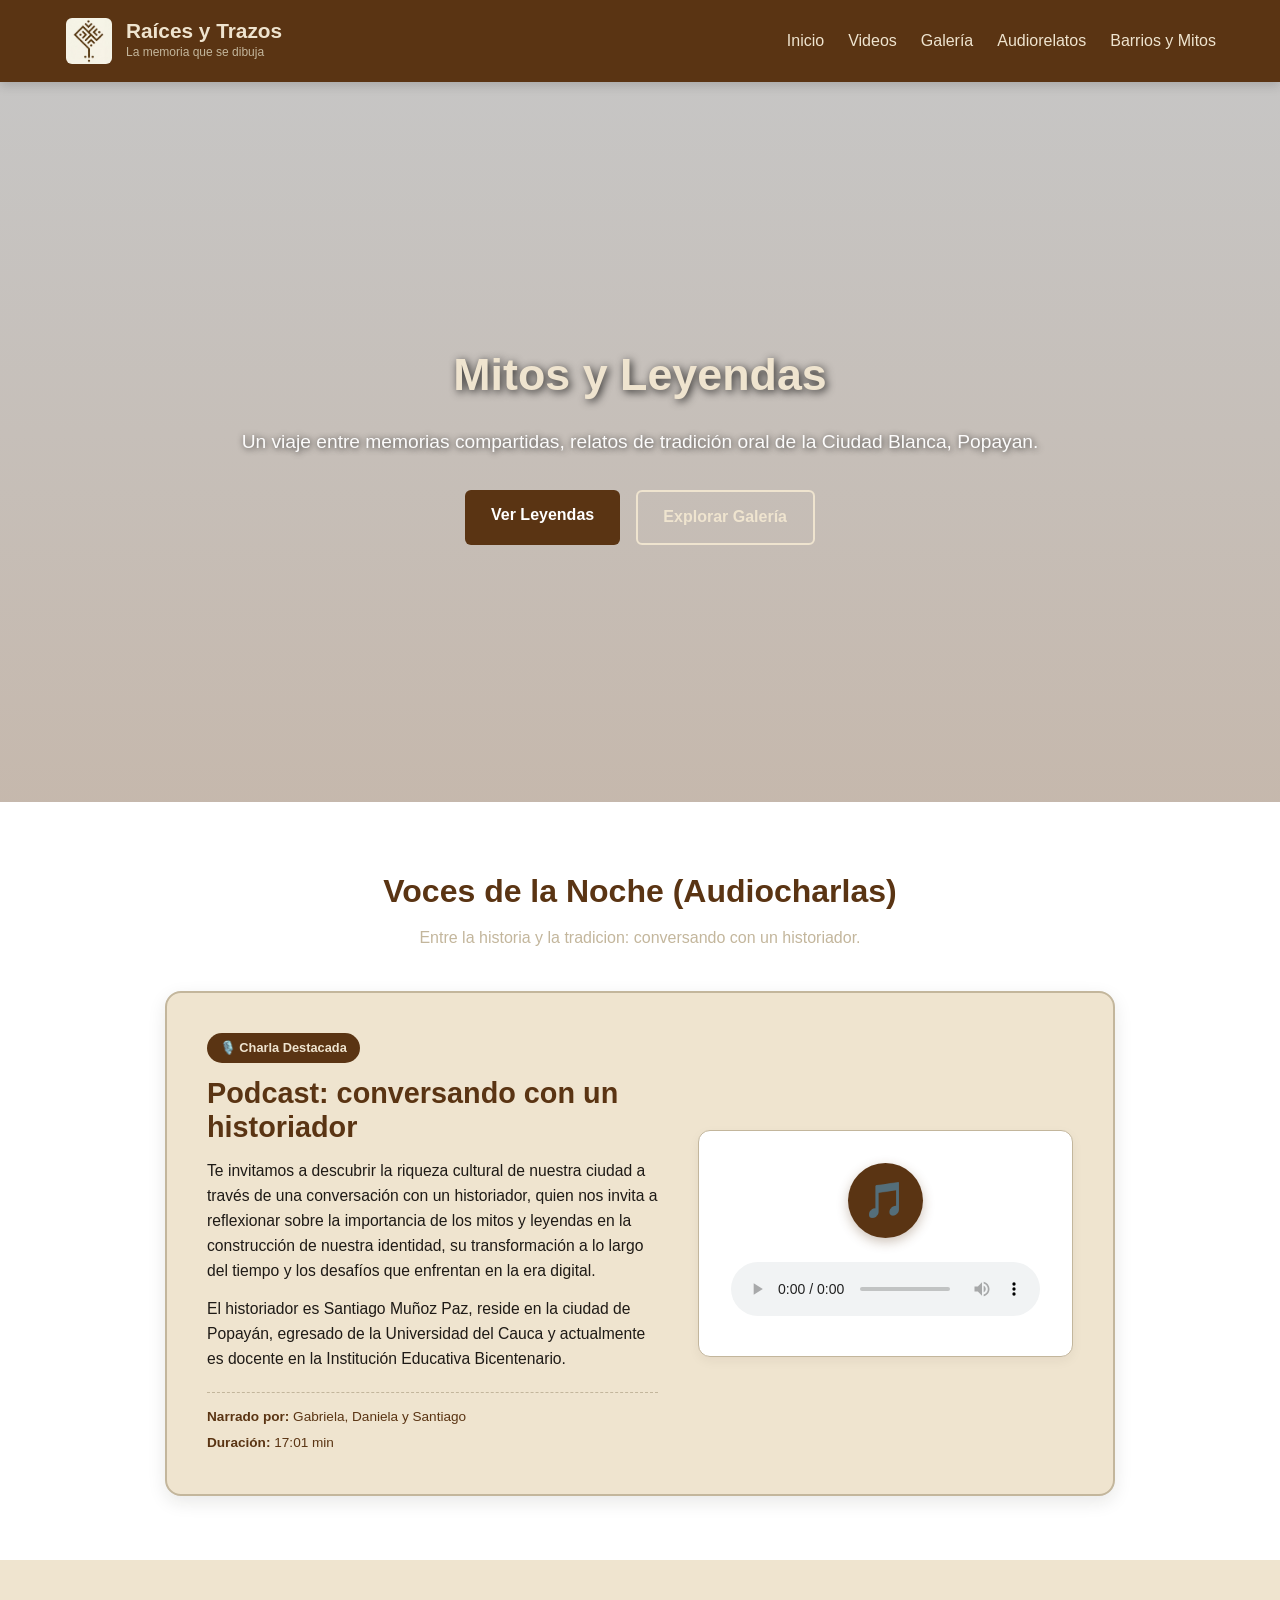
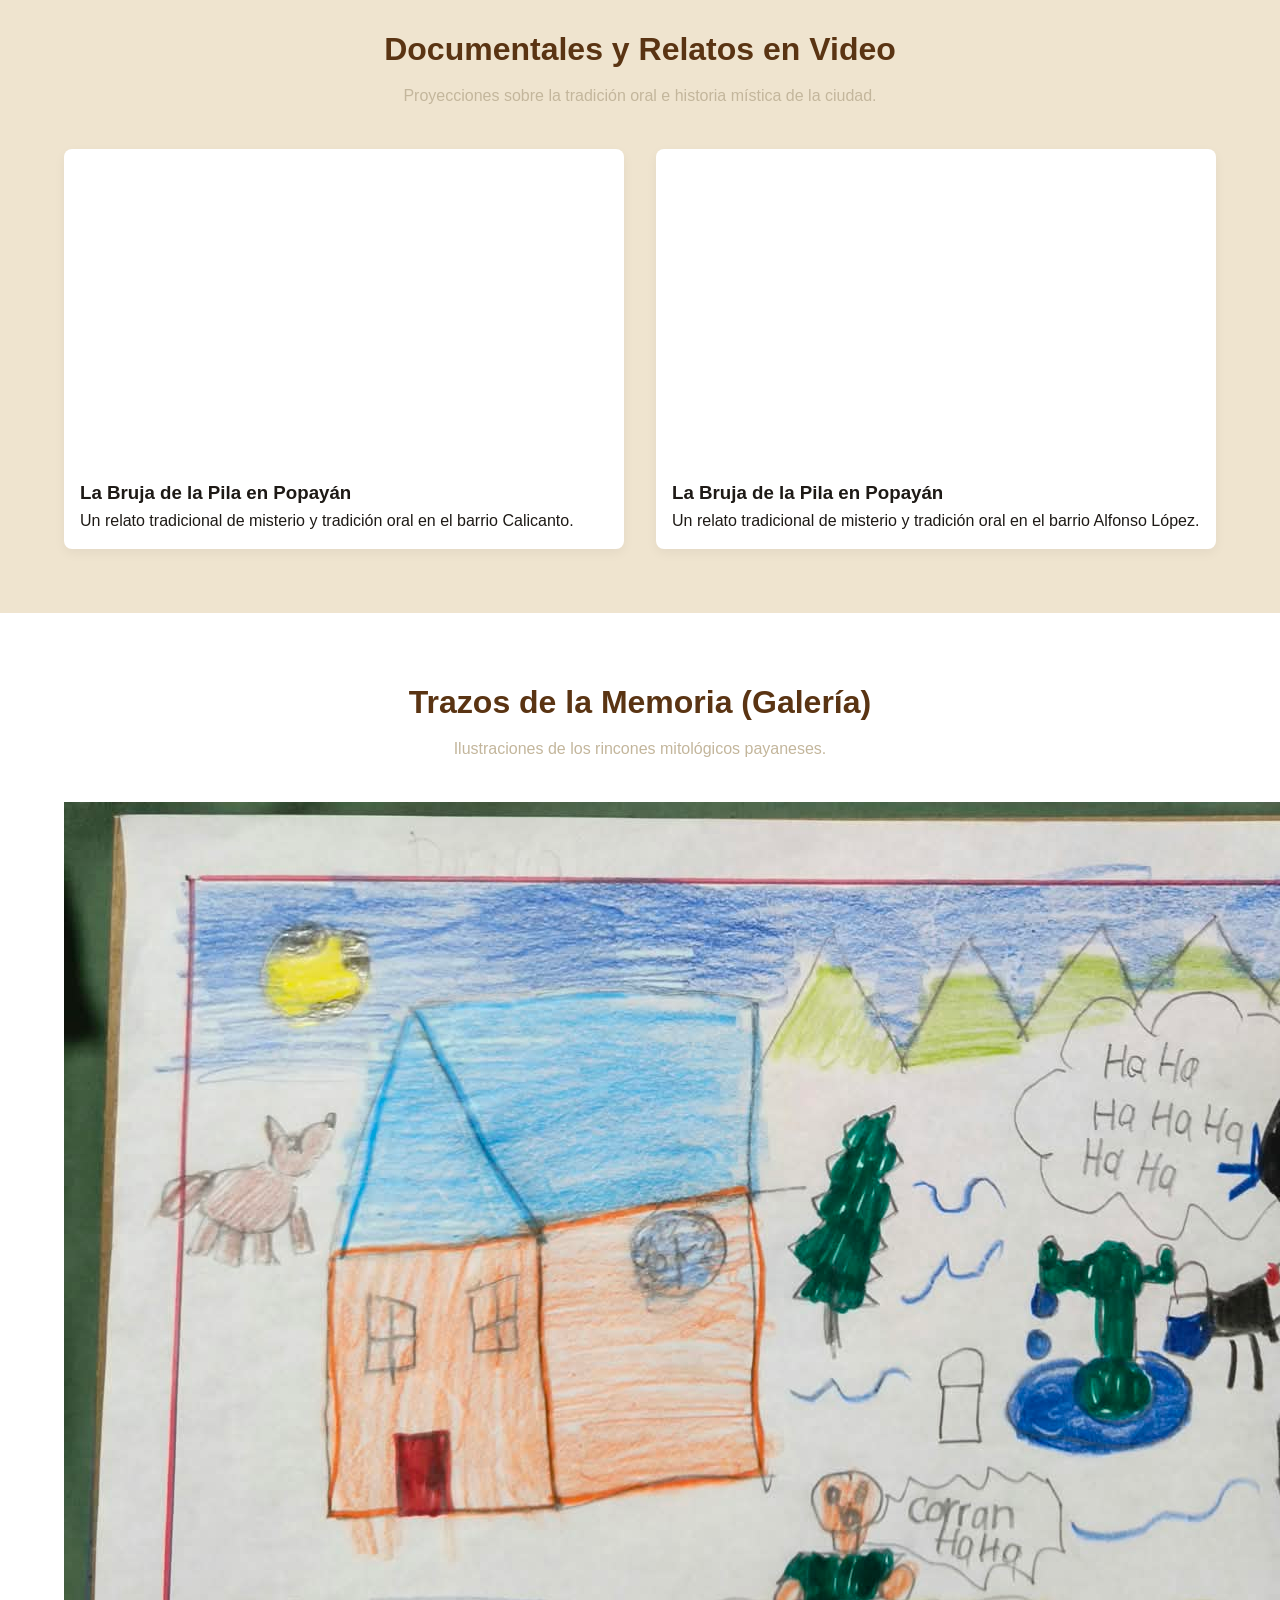
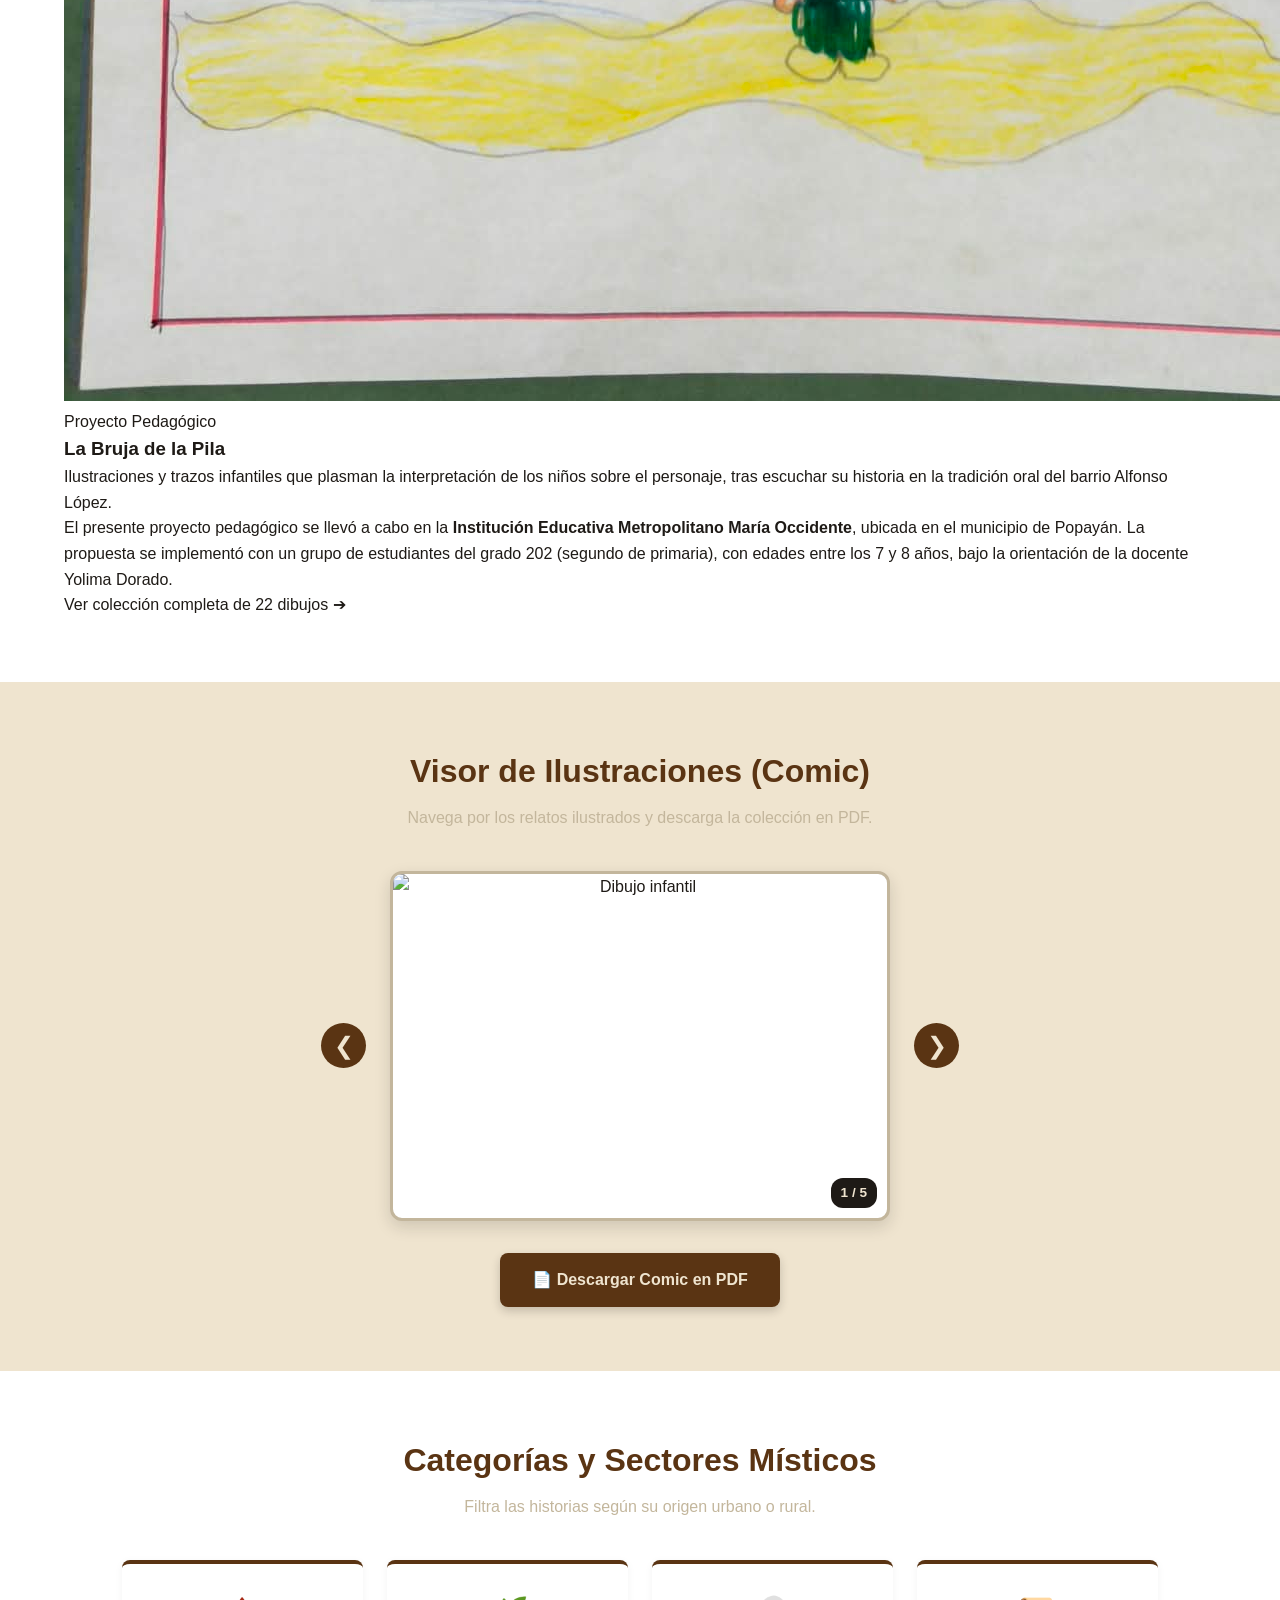
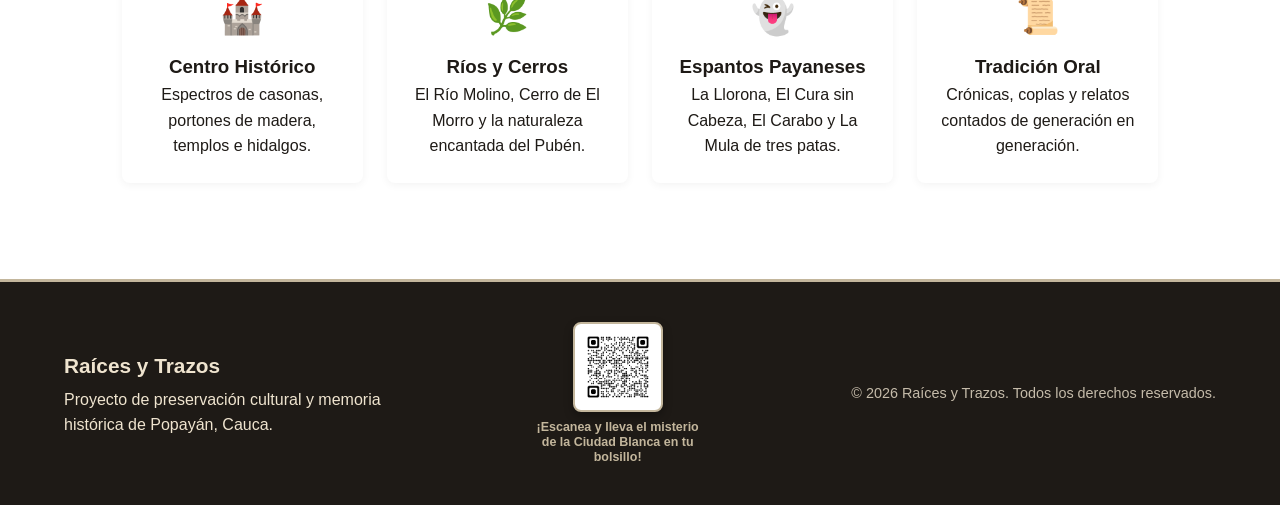
==== Index.html @ 8c99725a "Update Index.html" ====
<!DOCTYPE html>
<html lang="es">
<head>
  <meta charset="UTF-8">
  <meta name="viewport" content="width=device-width, initial-scale=1.0">
  <title>Raíces y Trazos | Mitos y Leyendas de Popayán</title>
  <link rel="stylesheet" href="estilos.css">
</head>
<body>

  <!-- Encabezado / Navegación -->
  <header class="header">
    <div class="contenedor header-contenido">
      
      <!-- Espacio para el Logo -->
      <a href="#inicio" class="logo-contenedor">
        <div class="logo-placeholder">
          <img src="imagenes/logo.png" alt="Logo Raíces y Trazos">
        </div>
        <div class="logo-info">
          <span class="nombre-sitio">Raíces y Trazos</span>
          <span class="slogan-sitio">La memoria que se dibuja</span>
        </div>
      </a>

      <button class="btn-menu" id="btn-menu" aria-label="Abrir menú">
        ☰
      </button>

      <nav class="navegacion" id="navegacion">
        <a href="#inicio">Inicio</a>
        <a href="#videos">Videos</a>
        <a href="#imagenes">Galería</a>
        <a href="#audio">Audiorelatos</a>
        <a href="#categorias">Barrios y Mitos</a>
      </nav>
    </div>
  </header>

  <main>
    <!-- Sección Inicio / Banner con Video de Fondo -->
    <section id="inicio" class="hero">
      <!-- Contenedor del video de YouTube de fondo -->
      <div class="hero-video-bg">
        <video autoplay muted loop playsinline>
          <source src="videos/intro1.mp4" type="video/mp4">
          Tu navegador no soporta el formato de video.
        </video>
      </div>

      <!-- Capa oscura de superposición para contraste -->
      <a href="https://youtu.be/M1o8aVx_qHk" target="_blank" rel="noopener noreferrer" class="hero-overlay" title="Ver video completo en YouTube"></a>

      <!-- Contenido principal -->
      <div class="contenedor hero-contenido">
        <h1>Mitos y Leyendas</h1>
        <p>Un viaje entre memorias compartidas, relatos de tradición oral de la Ciudad Blanca, Popayan.</p>
        <div class="hero-acciones">
          <a href="#videos" class="btn btn-primario">Ver Leyendas</a>
          <a href="#imagenes" class="btn btn-secundario">Explorar Galería</a>
        </div>
      </div>
    </section>

    <!-- Reproductor de Audio Rediseñado -->
<section id="audio" class="seccion contenedor">
  <h2 class="titulo-seccion">Voces de la Noche (Audiocharlas)</h2>
  <p class="subtitulo-seccion">Entre la historia y la tradicion: conversando con un historiador.</p>

  <div class="tarjeta-audio-horizontal">
    <!-- Columna Izquierda: Texto Descriptivo -->
    <div class="audio-texto-columna">
      <span class="etiqueta-audio">🎙️ Charla Destacada</span>
      <h3 class="audio-titulo-principal">Podcast: conversando con un historiador</h3>
      <p class="audio-descripcion-corta">
        Te invitamos a descubrir la riqueza cultural de nuestra ciudad a través de una conversación con un historiador, quien nos invita a reflexionar sobre la importancia de los mitos y leyendas en la construcción de nuestra identidad, su transformación a lo largo del tiempo y los desafíos que enfrentan en la era digital.
      </p> 
      <p class="audio-descripcion-corta">
        El historiador es Santiago Muñoz Paz, reside en la ciudad de Popayán, egresado de la Universidad del Cauca y actualmente es docente en la Institución Educativa Bicentenario.
      </p>  
      <div class="audio-meta-info">
        <span><strong>Narrado por:</strong> Gabriela, Daniela y Santiago</span>
        <span><strong>Duración:</strong> 17:01 min</span>
      </div>
    </div>

    <!-- Columna Derecha: Reproductor de Audio -->
    <div class="audio-reproductor-columna">
      <div class="disco-iluminado">
        <span class="icono-vinilo">🎵</span>
      </div>
      <div class="reproductor-wrapper">
        <audio controls>
          <source src="audios/podcast1.mp3" type="audio/mpeg">
          Tu navegador no soporta el elemento de audio.
        </audio>
      </div>
    </div>
  </div>
</section>
    
    <!-- Galería de Videos -->
    <section id="videos" class="seccion seccion-oscura">
      <div class="contenedor">
        <h2 class="titulo-seccion">Documentales y Relatos en Video</h2>
        <p class="subtitulo-seccion">Proyecciones sobre la tradición oral e historia mística de la ciudad.</p>
        
        <div class="grid-videos">
          <div class="tarjeta-video">
            <div class="video-contenedor">
              <iframe src="https://www.youtube.com/embed/gsKY0iA_JGc" title="La Bruja de la Pila" allowfullscreen></iframe>
            </div>
            <h3>La Bruja de la Pila en Popayán</h3>
            <p>Un relato tradicional de misterio y tradición oral en el barrio Calicanto.</p>
          </div>

           <div class="tarjeta-video">
            <div class="video-contenedor">
              <iframe src="https://www.youtube.com/embed/MW2JAl0w9t4" title="Los Túneles Secretos" allowfullscreen></iframe>
            </div>
            <h3>La Bruja de la Pila en Popayán</h3>
            <p>Un relato tradicional de misterio y tradición oral en el barrio Alfonso López.</p>
          </div> 
        </div>
      </div>
    </section>
    
  <!-- Galería de Imágenes -->
    <section id="imagenes" class="seccion contenedor">
      <h2 class="titulo-seccion">Trazos de la Memoria (Galería)</h2>
      <p class="subtitulo-seccion">Ilustraciones de los rincones mitológicos payaneses.</p>
    
      <div class="galeria-horizontal-container">
        
        <!-- Tarjeta Principal -->
        <a href="galeria.html" class="tarjeta-horizontal-link">
          <article class="tarjeta-horizontal">        
            <!-- Columna Izquierda: Imagen (Límite de tamaño controlado) -->
            <div class="tarjeta-horizontal-img">
              <img src="imagenes/trazosbruja1/img1.jpeg" alt="La Bruja de la Pila">
            </div>
            <!-- Columna Derecha: Información y descripción -->
            <div class="tarjeta-horizontal-contenido">
              <span class="badge-proyecto">Proyecto Pedagógico</span>
              <h3 class="tarjeta-horizontal-titulo">La Bruja de la Pila</h3>          
              <p class="tarjeta-horizontal-texto">
                Ilustraciones y trazos infantiles que plasman la interpretación de los niños sobre el personaje, tras escuchar su historia en la tradición oral del barrio Alfonso López.
              </p>          
              <p class="tarjeta-horizontal-subtexto">
                El presente proyecto pedagógico se llevó a cabo en la <strong>Institución Educativa Metropolitano María Occidente</strong>, ubicada en el municipio de Popayán. La propuesta se implementó con un grupo de estudiantes del grado 202 (segundo de primaria), con edades entre los 7 y 8 años, bajo la orientación de la docente Yolima Dorado.
              </p>
              <div class="tarjeta-horizontal-footer">
                <span>Ver colección completa de 22 dibujos ➔</span>
              </div>
            </div>
          </article>   
        </a>     
    
      </div>
    </section>

  <!-- Visor de Imágenes e Interacción PDF (Debajo de Galería) -->
  <section class="seccion seccion-oscura">
    <div class="contenedor visor-contenedor-principal">
      
      <h2 class="titulo-seccion">Visor de Ilustraciones (Comic)</h2>
      <p class="subtitulo-seccion">Navega por los relatos ilustrados y descarga la colección en PDF.</p>
  
      <!-- Visor de Imágenes (Carrusel) -->
      <div class="visor-caja">
        <button class="btn-visor prev" id="btn-prev" aria-label="Anterior">❮</button>
        
        <div class="visor-imagen-wrapper">
          <img id="visor-img" src="imagenes/trazosbruja1/page1.jpeg" alt="Dibujo infantil">
          <span id="visor-contador" class="visor-contador">1 / 5</span>
        </div>
  
        <button class="btn-visor next" id="btn-next" aria-label="Siguiente">❯</button>
      </div>
  
      <!-- Botón para descargar PDF -->
      <div class="contenedor-descarga-pdf">
        <a href="documentos/comicbruja1.pdf" download class="btn btn-pdf">
          📄 Descargar Comic en PDF
        </a>
      </div>
  
    </div>
  </section>
    
    <!-- Categorías -->
    <section id="categorias" class="seccion contenedor">
      <div class="contenedor">
        <h2 class="titulo-seccion">Categorías y Sectores Místicos</h2>
        <p class="subtitulo-seccion">Filtra las historias según su origen urbano o rural.</p>

        <div class="grid-categorias">
          <div class="tarjeta-categoria">
            <div class="cat-icono">🏰</div>
            <h3>Centro Histórico</h3>
            <p>Espectros de casonas, portones de madera, templos e hidalgos.</p>
          </div>

          <div class="tarjeta-categoria">
            <div class="cat-icono">🌿</div>
            <h3>Ríos y Cerros</h3>
            <p>El Río Molino, Cerro de El Morro y la naturaleza encantada del Pubén.</p>
          </div>

          <div class="tarjeta-categoria">
            <div class="cat-icono">👻</div>
            <h3>Espantos Payaneses</h3>
            <p>La Llorona, El Cura sin Cabeza, El Carabo y La Mula de tres patas.</p>
          </div>

          <div class="tarjeta-categoria">
            <div class="cat-icono">📜</div>
            <h3>Tradición Oral</h3>
            <p>Crónicas, coplas y relatos contados de generación en generación.</p>
          </div>
        </div>
      </div>
    </section>
  </main>

  <!-- Pie de Página -->
  <footer class="footer">
    <div class="contenedor footer-contenido">
      <!-- Información del proyecto -->
      <div class="footer-info">
        <h4>Raíces y Trazos</h4>
        <p>Proyecto de preservación cultural y memoria histórica de Popayán, Cauca.</p>
      </div>
  
      <!-- Sección del Código QR -->
      <div class="footer-qr">
        <div class="qr-box">
          <img src="imagenes/qrpage.png" alt="Código QR de Raíces y Trazos">
        </div>
        <p class="qr-texto">¡Escanea y lleva el misterio de la Ciudad Blanca en tu bolsillo!</p>
      </div>
  
      <!-- Derechos reservados -->
      <div class="footer-copy">
        <p>&copy; 2026 Raíces y Trazos. Todos los derechos reservados.</p>
      </div>
    </div>
  </footer>

  <script>
    // JS básico para el menú responsivo
    const btnMenu = document.getElementById('btn-menu');
    const navegacion = document.getElementById('navegacion');

    btnMenu.addEventListener('click', () => {
      navegacion.classList.toggle('activa');
    });
  </script>

  <script>
    // Script para el Visor de Imágenes (Carrusel)
    const visorImg = document.getElementById('visor-img');
    const visorContador = document.getElementById('visor-contador');
    const btnPrev = document.getElementById('btn-prev');
    const btnNext = document.getElementById('btn-next');
  
    let imagenActual = 1;
    const totalImagenes = 22;
  
    function actualizarVisor(index) {
      visorImg.src = `imagenes/trazosbruja1/img${index}.jpeg`;
      visorContador.textContent = `${index} / ${totalImagenes}`;
    }
  
    btnNext.addEventListener('click', () => {
      imagenActual = (imagenActual % totalImagenes) + 1;
      actualizarVisor(imagenActual);
    });
  
    btnPrev.addEventListener('click', () => {
      imagenActual = (imagenActual - 2 + totalImagenes) % totalImagenes + 1;
      actualizarVisor(imagenActual);
    });
  </script>
  
</body>
</html>
---- estilos.css ----
/* ==========================================================================
   PALETA DE COLORES Y VARIABLES
   ========================================================================== */
:root {
  --color-primario: #5A3413;       /* Sepia */
  --color-secundario: #C3B69C;     /* Arena */
  --color-acento: #5A3413;         /* Sepia */
  --color-fondo: #ffffff;          /* Fondo Blanco */
  --color-fondo-claro: #EFE4CF;    /* Papel */
  --color-texto: #1E1A16;          /* Tinta */
}     

/* ==========================================================================
   ESTILOS GENERALES
   ========================================================================== */
* {
  box-sizing: border-box;
  margin: 0;
  padding: 0;
}

body {
  font-family: 'Segoe UI', Tahoma, Geneva, Verdana, sans-serif;
  background-color: var(--color-fondo);
  color: var(--color-texto);
  line-height: 1.6;
}

.contenedor {
  width: 90%;
  max-width: 1200px;
  margin: 0 auto;
}

a {
  text-decoration: none;
  color: inherit;
}

/* ==========================================================================
   HEADER Y LOGO
   ========================================================================== */
.header {
  background-color: var(--color-primario);
  color: #ffffff;
  position: sticky;
  top: 0;
  z-index: 1000;
  box-shadow: 0 4px 10px rgba(0, 0, 0, 0.15);
}

.header-contenido {
  display: flex;
  justify-content: space-between;
  align-items: center;
  padding: 1rem 0;
}

/* Espacio reservado para el Logo */
.logo-contenedor {
  display: flex;
  align-items: center;
  gap: 12px;
}

.logo-placeholder {
  width: 50px;
  height: 50px;
  background-color: var(--color-fondo-claro);
  border: 2px solid var(--color-acento);
  border-radius: 8px;
  display: flex;
  align-items: center;
  justify-content: center;
  overflow: hidden;
}

.logo-placeholder img {
  width: 100%;
  height: 100%;
  object-fit: cover;
}

.logo-texto-icono {
  font-weight: bold;
  color: var(--color-primario);
  font-size: 1.1rem;
}

.logo-info {
  display: flex;
  flex-direction: column;
}

.nombre-sitio {
  font-size: 1.3rem;
  font-weight: bold;
  color: var(--color-fondo-claro);
  line-height: 1.1;
}

.slogan-sitio {
  font-size: 0.75rem;
  color: var(--color-secundario);
}

/* Navegación */
.navegacion {
  display: flex;
  gap: 1.5rem;
}

.navegacion a {
  color: var(--color-fondo-claro);
  font-weight: 500;
  transition: color 0.3s ease;
}

.navegacion a:hover {
  color: #ffffff;
  text-decoration: underline;
}

.btn-menu {
  display: none;
  background: none;
  border: none;
  font-size: 1.8rem;
  color: var(--color-fondo-claro);
  cursor: pointer;
}

/* ==========================================================================
   HERO / INICIO
   ========================================================================== */
.hero {
  position: relative;
  min-height: 80vh;
  display: flex;
  align-items: center;
  justify-content: center;
  overflow: hidden;
  color: #ffffff;
  padding: 5rem 0;
  text-align: center;
}

/* Contenedor responsivo para adaptar el iframe al fondo */
.hero-video-bg {
  position: absolute;
  top: 50%;
  left: 50%;
  width: 100vw;
  height: 56.25vw; /* Mantiene la proporción 16:9 */
  min-height: 100vh;
  min-width: 177.77vh; /* 16/9 = 1.777 */
  transform: translate(-50%, -50%);
  pointer-events: none; /* Permite interactuar con los botones e interacción del usuario */
  z-index: 1;
}

.hero-video-bg iframe {
  width: 100%;
  height: 100%;
  border: none;
}

.hero-video-bg video {
  width: 100%;
  height: 100%;
  object-fit: cover;
}

/* Capa de oscurecimiento con tinte Tinta / Sepia para legibilidad del texto */
.hero-overlay {
  position: absolute;
  top: 0;
  left: 0;
  width: 100%;
  height: 100%;
  /* Bajamos la opacidad de 0.65 - 0.75 a 0.25 - 0.35 para mayor claridad */
  background: linear-gradient(rgba(30, 26, 22, 0.25), rgba(90, 52, 19, 0.35));
  z-index: 2;
}

.hero-contenido {
  position: relative;
  z-index: 3;
  max-width: 800px;
}

.hero h1 {
  font-size: 2.8rem;
  margin-bottom: 1rem;
  color: var(--color-fondo-claro);
  text-shadow: 2px 2px 8px rgba(0, 0, 0, 0.8); /* Sombra para resaltar el texto */
}

.hero p {
  font-size: 1.2rem;
  margin-bottom: 2rem;
  opacity: 0.95;
  text-shadow: 1px 1px 6px rgba(0, 0, 0, 0.8); /* Sombra para resaltar el párrafo */
}

.hero-acciones {
  display: flex;
  justify-content: center;
  gap: 1rem;
}

/* Botones */
.btn {
  display: inline-block;
  padding: 0.8rem 1.6rem;
  border-radius: 6px;
  font-weight: bold;
  transition: background-color 0.3s ease, transform 0.2s ease;
}

.btn-primario {
  background-color: var(--color-acento);
  color: #ffffff;
}

.btn-primario:hover {
  background-color: var(--color-secundario);
  transform: translateY(-2px);
}

.btn-secundario {
  background-color: transparent;
  color: var(--color-fondo-claro);
  border: 2px solid var(--color-fondo-claro);
}

.btn-secundario:hover {
  background-color: var(--color-fondo-claro);
  color: var(--color-texto);
}

/* ==========================================================================
   SECCIONES Y TITULOS
   ========================================================================== */
.seccion {
  padding: 4rem 0;
}

.seccion-oscura {
  background-color: var(--color-fondo-claro);
}

.titulo-seccion {
  text-align: center;
  font-size: 2rem;
  color: var(--color-primario);
  margin-bottom: 0.5rem;
}

.subtitulo-seccion {
  text-align: center;
  color: var(--color-secundario);
  margin-bottom: 2.5rem;
}

/* ==========================================================================
   REPRODUCTOR DE AUDIO HORIZONTAL (DOS COLUMNAS)
   ========================================================================== */
.tarjeta-audio-horizontal {
  background-color: var(--color-fondo-claro); /* Papel (#EFE4CF) */
  border: 2px solid var(--color-secundario);   /* Arena (#C3B69C) */
  border-radius: 16px;
  padding: 2.5rem;
  display: grid;
  grid-template-columns: 1.2fr 1fr; /* Columna texto más ancha que la del reproductor */
  gap: 2.5rem;
  align-items: center;
  max-width: 950px;
  margin: 0 auto;
  box-shadow: 0 6px 18px rgba(30, 26, 22, 0.1);
}

/* Columna Izquierda: Texto */
.audio-texto-columna {
  display: flex;
  flex-direction: column;
  gap: 0.8rem;
  text-align: left;
}

.etiqueta-audio {
  display: inline-block;
  background-color: var(--color-primario); /* Sepia (#5A3413) */
  color: var(--color-fondo-claro);
  padding: 0.3rem 0.8rem;
  border-radius: 20px;
  font-size: 0.8rem;
  font-weight: bold;
  align-self: flex-start;
}

.audio-titulo-principal {
  font-size: 1.8rem;
  color: var(--color-primario);
  line-height: 1.2;
}

.audio-descripcion-corta {
  font-size: 0.98rem;
  color: var(--color-texto); /* Tinta (#1E1A16) */
  line-height: 1.6;
}

.audio-meta-info {
  display: flex;
  flex-direction: column;
  gap: 0.3rem;
  font-size: 0.85rem;
  color: var(--color-primario);
  border-top: 1px dashed var(--color-secundario);
  padding-top: 0.8rem;
  margin-top: 0.5rem;
}

/* Columna Derecha: Reproductor */
.audio-reproductor-columna {
  display: flex;
  flex-direction: column;
  align-items: center;
  justify-content: center;
  gap: 1.5rem;
  background-color: #ffffff;
  padding: 2rem;
  border-radius: 12px;
  border: 1px solid var(--color-secundario);
  box-shadow: 0 4px 12px rgba(30, 26, 22, 0.05);
}

.disco-iluminado {
  width: 75px;
  height: 75px;
  background: var(--color-primario);
  color: var(--color-fondo-claro);
  border-radius: 50%;
  display: flex;
  align-items: center;
  justify-content: center;
  font-size: 2.2rem;
  box-shadow: 0 4px 12px rgba(90, 52, 19, 0.3);
}

.reproductor-wrapper {
  width: 100%;
}

.reproductor-wrapper audio {
  width: 100%;
  border-radius: 8px;
}

/* Adaptación para dispositivos móviles y tablets */
@media (max-width: 768px) {
  .tarjeta-audio-horizontal {
    grid-template-columns: 1fr; /* Cambia a una sola columna */
    padding: 1.5rem;
    gap: 1.8rem;
  }

  .audio-texto-columna {
    text-align: center;
  }

  .etiqueta-audio {
    align-self: center;
  }
}

/* ==========================================================================
   GALERÍA DE VIDEOS
   ========================================================================== */
.grid-videos {
  display: grid;
  grid-template-columns: repeat(auto-fit, minmax(320px, 1fr));
  gap: 2rem;
}

.tarjeta-video {
  background-color: #ffffff;
  padding: 1rem;
  border-radius: 8px;
  box-shadow: 0 4px 12px rgba(0,0,0,0.05);
}

.video-contenedor {
  position: relative;
  padding-bottom: 56.25%; /* Relación de aspecto 16:9 */
  height: 0;
  overflow: hidden;
  border-radius: 6px;
  margin-bottom: 1rem;
}

.video-contenedor iframe {
  position: absolute;
  top: 0;
  left: 0;
  width: 100%;
  height: 100%;
  border: none;
}

/* ==========================================================================
   GALERÍA DE IMÁGENES
   ========================================================================== *//* ==========================================================================
   ESTILOS PARA LA TARJETA HORIZONTAL DE LA GALERÍA
   ========================================================================== */

/* Contenedor de la cuadrícula */
.grid-galeria-horizontal {
  display: grid;
  grid-template-columns: 1fr;
  max-width: 900px;
  margin: 0 auto;
  gap: 2rem;
}

/* Enlace que envuelve toda la tarjeta */
.enlace-tarjeta-horizontal {
  display: block;
  text-decoration: none;
  color: inherit;
  cursor: pointer;
}

/* Estructura general de la tarjeta horizontal */
.tarjeta-imagen-horizontal {
  background-color: var(--color-fondo-claro); /* Papel (#EFE4CF) */
  border: 2px solid var(--color-secundario);   /* Arena (#C3B69C) */
  border-radius: 12px;
  overflow: hidden;
  box-shadow: 0 4px 14px rgba(30, 26, 22, 0.1);
  display: grid;
  grid-template-columns: 280px 1fr; /* Imagen izquierda (280px), texto derecha */
  align-items: center;
  transition: transform 0.3s ease, box-shadow 0.3s ease;
}

.tarjeta-imagen-horizontal:hover {
  transform: translateY(-4px);
  box-shadow: 0 8px 20px rgba(30, 26, 22, 0.18);
}

/* Contenedor de la imagen */
.img-wrapper-horizontal {
  width: 100%;
  height: 100%;
  min-height: 240px;
  background-color: #ffffff;
  display: flex;
  align-items: center;
  justify-content: center;
  overflow: hidden;
  border-right: 1px solid var(--color-secundario);
}

.img-wrapper-horizontal img {
  width: 100%;
  height: 100%;
  object-fit: cover; /* Ajusta la imagen cubriendo el espacio de manera armónica */
}

/* Cuerpo de texto de la tarjeta */
.tarjeta-cuerpo-horizontal {
  padding: 1.8rem;
  display: flex;
  flex-direction: column;
  justify-content: center;
  gap: 0.8rem;
}

.tarjeta-cuerpo-horizontal h3 {
  color: var(--color-primario); /* Sepia (#5A3413) */
  font-size: 1.5rem;
  line-height: 1.2;
}

.tarjeta-cuerpo-horizontal p {
  color: var(--color-texto); /* Tinta (#1E1A16) */
  font-size: 0.95rem;
  line-height: 1.5;
  margin: 0;
}

/* Estilo adicional para diferenciar el párrafo del proyecto pedagógico */
.tarjeta-cuerpo-horizontal .texto-secundario {
  font-size: 0.88rem;
  opacity: 0.85;
  border-top: 1px dashed var(--color-secundario);
  padding-top: 0.6rem;
}

/* Diseño adaptativo para dispositivos móviles y tablets */
@media (max-width: 768px) {
  .tarjeta-imagen-horizontal {
    grid-template-columns: 1fr; /* Cambia a una sola columna: imagen arriba, texto abajo */
  }

  .img-wrapper-horizontal {
    min-height: 220px;
    border-right: none;
    border-bottom: 1px solid var(--color-secundario);
  }

  .tarjeta-cuerpo-horizontal {
    padding: 1.2rem;
  }
}
/* ==========================================================================
   CATEGORÍAS
   ========================================================================== */
.grid-categorias {
  display: grid;
  grid-template-columns: repeat(auto-fit, minmax(220px, 1fr));
  gap: 1.5rem;
}

.tarjeta-categoria {
  background-color: #ffffff;
  padding: 1.5rem;
  border-radius: 8px;
  text-align: center;
  border-top: 4px solid var(--color-primario);
  box-shadow: 0 2px 8px rgba(0, 0, 0, 0.05);
}

.cat-icono {
  font-size: 2.2rem;
  margin-bottom: 0.5rem;
}

/* ==========================================================================
   FOOTER Y CÓDIGO QR
   ========================================================================== */
.footer {
  background-color: var(--color-texto);
  color: var(--color-fondo-claro);
  padding: 2.5rem 0;
  margin-top: 2rem;
  border-top: 3px solid var(--color-secundario);
}

.footer-contenido {
  display: flex;
  justify-content: space-between;
  align-items: center;
  flex-wrap: wrap;
  gap: 2rem;
}

.footer-info {
  max-width: 320px;
}

.footer-info h4 {
  font-size: 1.3rem;
  color: var(--color-fondo-claro);
  margin-bottom: 0.3rem;
}

/* Caja contenedora del Código QR */
.footer-qr {
  display: flex;
  flex-direction: column;
  align-items: center;
  text-align: center;
  max-width: 180px;
}

.qr-box {
  width: 90px;
  height: 90px;
  background-color: #ffffff;
  padding: 6px;
  border-radius: 8px;
  border: 2px solid var(--color-secundario);
  box-shadow: 0 4px 10px rgba(0, 0, 0, 0.3);
  margin-bottom: 0.5rem;
}

.qr-box img {
  width: 100%;
  height: 100%;
  object-fit: contain;
}

/* Texto corto y llamativo debajo del QR */
.qr-texto {
  font-size: 0.78rem;
  color: var(--color-secundario);
  font-weight: 600;
  line-height: 1.2;
}

.footer-copy {
  font-size: 0.9rem;
  opacity: 0.8;
}

/* Ajuste para dispositivos móviles */
@media (max-width: 768px) {
  .footer-contenido {
    flex-direction: column;
    text-align: center;
  }
}

/* ==========================================================================
   PÁGINAS SECUNDARIAS / BANNER DE GALERÍA
   ========================================================================== */
.banner-pagina {
  background-color: var(--color-primario);
  color: var(--color-fondo-claro);
  padding: 3rem 0;
  text-align: center;
  border-bottom: 3px solid var(--color-secundario);
}

.banner-pagina h1 {
  font-size: 2.3rem;
  margin-bottom: 0.5rem;
}

.banner-pagina p {
  font-size: 1.1rem;
  opacity: 0.9;
}

/* Indicador de pestaña activa en el menú */
.navegacion a.activo {
  color: #ffffff;
  border-bottom: 2px solid var(--color-secundario);
  padding-bottom: 2px;
}

/* ==========================================================================
   GALERÍA DE DIBUJOS INFANTILES (SOLO IMÁGENES)
   ========================================================================== */
/* ==========================================================================
   GALERÍA DE DIBUJOS INFANTILES (2 POR FILA Y MÁS PEQUEÑAS)
   ========================================================================== */
.galeria-dibujos {
  display: grid;
  /* Fuerza exactamente 2 columnas iguales por fila */
  grid-template-columns: repeat(2, 1fr); 
  gap: 1.2rem;
  /* Limita el ancho máximo del contenedor para que las imágenes no se vean gigantes */
  max-width: 600px; 
  margin: 0 auto; /* Centra la galería en la página */
}

.item-dibujo {
  background-color: var(--color-fondo-claro);
  border: 2px solid var(--color-secundario);
  border-radius: 8px;
  overflow: hidden;
  box-shadow: 0 4px 10px rgba(30, 26, 22, 0.1);
  transition: transform 0.3s ease, box-shadow 0.3s ease;
  aspect-ratio: 4 / 3;
}

.item-dibujo:hover {
  transform: translateY(-4px);
  box-shadow: 0 6px 14px rgba(30, 26, 22, 0.2);
}

.item-dibujo img {
  width: 100%;
  height: 100%;
  object-fit: contain;
  background-color: #ffffff;
}

/* Ajuste opcional para celulares muy pequeños */
@media (max-width: 480px) {
  .galeria-dibujos {
    max-width: 100%;
    gap: 0.8rem;
  }
}

/* ==========================================================================
   VISOR DE IMÁGENES Y BOTÓN DE DESCARGA PDF
   ========================================================================== */
   .visor-contenedor-principal {
     text-align: center;
   }
   
   .visor-caja {
     display: flex;
     align-items: center;
     justify-content: center;
     gap: 1.5rem;
     margin: 2rem auto;
     max-width: 650px;
   }
   
   .visor-imagen-wrapper {
     position: relative;
     width: 100%;
     max-width: 500px;
     height: 350px;
     background-color: #ffffff;
     border: 3px solid var(--color-secundario);
     border-radius: 12px;
     overflow: hidden;
     box-shadow: 0 6px 16px rgba(30, 26, 22, 0.15);
     display: flex;
     align-items: center;
     justify-content: center;
   }
   
   .visor-imagen-wrapper img {
     width: 100%;
     height: 100%;
     object-fit: contain;
   }
   
   /* Indicador numérico de imagen */
   .visor-contador {
     position: absolute;
     bottom: 10px;
     right: 10px;
     background-color: var(--color-texto);
     color: var(--color-fondo-claro);
     padding: 4px 10px;
     border-radius: 12px;
     font-size: 0.85rem;
     font-weight: bold;
   }
   
   /* Botones de navegación (Anterior / Siguiente) */
   .btn-visor {
     background-color: var(--color-primario);
     color: var(--color-fondo-claro);
     border: none;
     font-size: 1.5rem;
     width: 45px;
     height: 45px;
     border-radius: 50%;
     cursor: pointer;
     transition: background-color 0.3s ease, transform 0.2s ease;
     display: flex;
     align-items: center;
     justify-content: center;
   }
   
   .btn-visor:hover {
     background-color: var(--color-secundario);
     color: var(--color-texto);
     transform: scale(1.1);
   }
   
   /* Botón de Descarga PDF */
   .contenedor-descarga-pdf {
     margin-top: 1.5rem;
   }
   
   .btn-pdf {
     background-color: var(--color-primario);
     color: var(--color-fondo-claro);
     padding: 0.9rem 2rem;
     border-radius: 8px;
     font-weight: bold;
     text-decoration: none;
     display: inline-flex;
     align-items: center;
     gap: 0.5rem;
     box-shadow: 0 4px 10px rgba(30, 26, 22, 0.2);
     transition: background-color 0.3s ease, transform 0.2s ease;
   }
   
   .btn-pdf:hover {
     background-color: var(--color-secundario);
     color: var(--color-texto);
     transform: translateY(-3px);
   }
   
   /* Ajustes para móviles */
   @media (max-width: 600px) {
     .visor-caja {
       gap: 0.5rem;
     }
   
     .visor-imagen-wrapper {
       height: 250px;
     }
   
     .btn-visor {
       width: 38px;
       height: 38px;
       font-size: 1.2rem;
     }
   }

/* ==========================================================================
   DISEÑO RESPONSIVO (MÓVILES)
   ========================================================================== */
@media (max-width: 768px) {
  .btn-menu {
    display: block;
  }

  .navegacion {
    display: none;
    flex-direction: column;
    position: absolute;
    top: 100%;
    left: 0;
    width: 100%;
    background-color: var(--color-primario);
    padding: 1.5rem;
    box-shadow: 0 5px 10px rgba(0,0,0,0.2);
  }

  .navegacion.activa {
    display: flex;
  }

  .hero h1 {
    font-size: 2.1rem;
  }

  .hero-acciones {
    flex-direction: column;
  }

  .footer-contenido {
    flex-direction: column;
    text-align: center;
  }
}
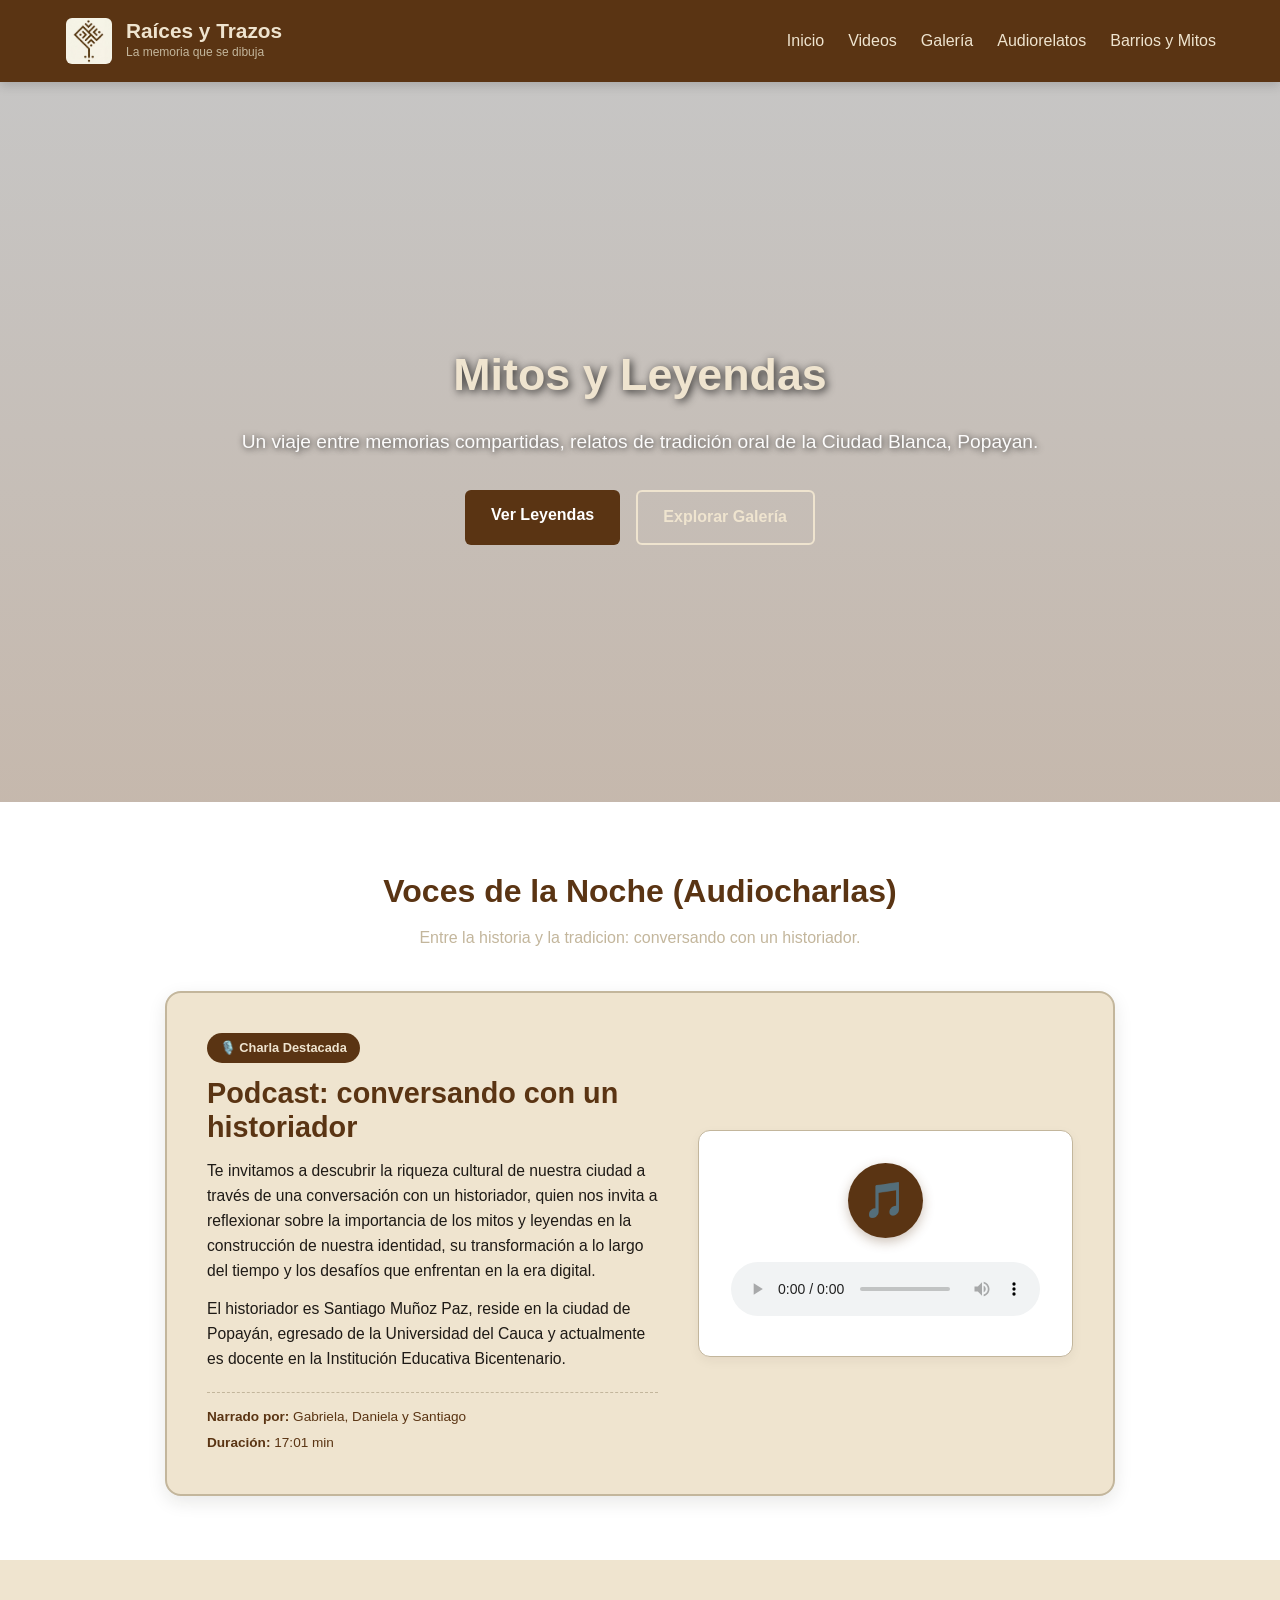
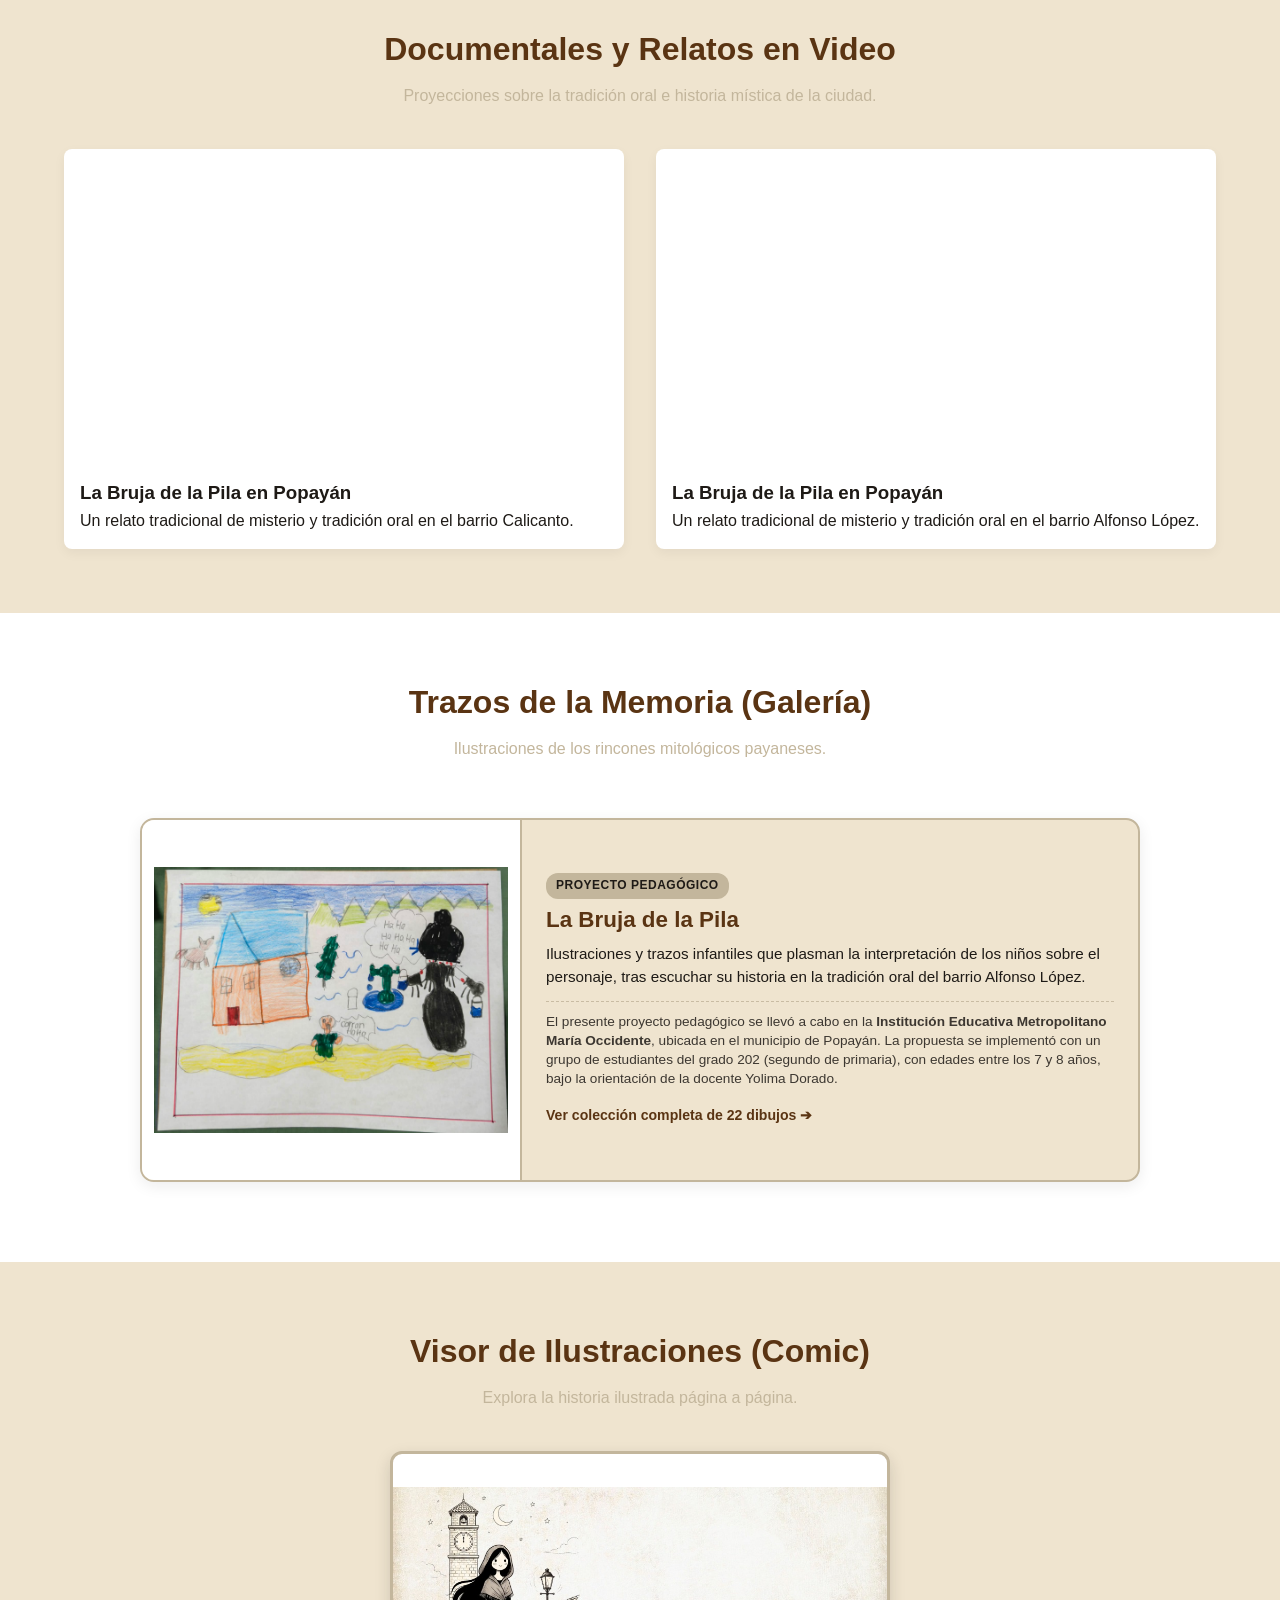
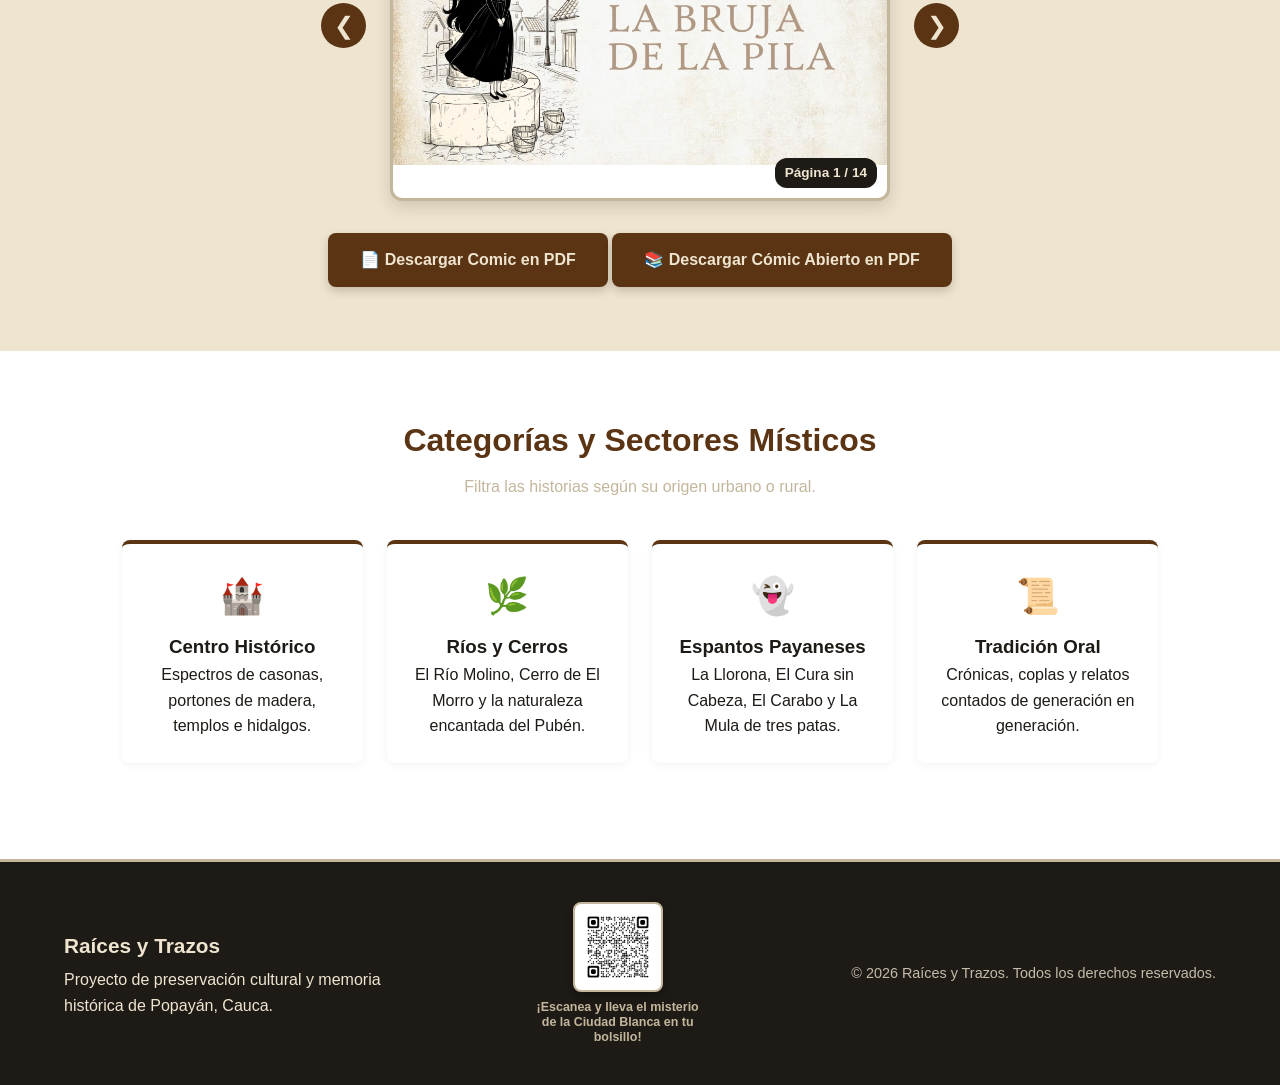
==== commit d773f847: "Add files via upload" ====
--- a/Index.html
+++ b/Index.html
@@ -159,32 +159,34 @@
       </div>
     </section>
 
-  <!-- Visor de Imágenes e Interacción PDF (Debajo de Galería) -->
+  <!-- Visor de Ilustraciones (Comic Bruja - 14 Páginas) -->
   <section class="seccion seccion-oscura">
     <div class="contenedor visor-contenedor-principal">
       
       <h2 class="titulo-seccion">Visor de Ilustraciones (Comic)</h2>
-      <p class="subtitulo-seccion">Navega por los relatos ilustrados y descarga la colección en PDF.</p>
-  
+      <p class="subtitulo-seccion">Explora la historia ilustrada página a página.</p>
+
       <!-- Visor de Imágenes (Carrusel) -->
       <div class="visor-caja">
         <button class="btn-visor prev" id="btn-prev" aria-label="Anterior">❮</button>
         
         <div class="visor-imagen-wrapper">
-          <img id="visor-img" src="imagenes/trazosbruja1/page1.jpeg" alt="Dibujo infantil">
-          <span id="visor-contador" class="visor-contador">1 / 5</span>
-        </div>
-  
+          <img id="visor-img" src="imagenes/comicbruja1/page1.jpeg" alt="Ilustración cómic página 1">
+          <span id="visor-contador" class="visor-contador">Página 1 / 14</span>
+        </div>
+
         <button class="btn-visor next" id="btn-next" aria-label="Siguiente">❯</button>
       </div>
-  
-      <!-- Botón para descargar PDF -->
+
+      <!-- Botón para descargar PDF de la galería -->
       <div class="contenedor-descarga-pdf">
         <a href="documentos/comicbruja1.pdf" download class="btn btn-pdf">
           📄 Descargar Comic en PDF
         </a>
-      </div>
-  
+        <a href="documentos/comicbruja2.pdf" download class="btn btn-pdf btn-pdf-comic">
+        📚 Descargar Cómic Abierto en PDF
+        </a>
+      </div>  
     </div>
   </section>
     
@@ -257,29 +259,31 @@
     });
   </script>
 
+  <!-- Script para la navegación de 14 páginas del comic -->
   <script>
-    // Script para el Visor de Imágenes (Carrusel)
     const visorImg = document.getElementById('visor-img');
     const visorContador = document.getElementById('visor-contador');
     const btnPrev = document.getElementById('btn-prev');
     const btnNext = document.getElementById('btn-next');
-  
-    let imagenActual = 1;
-    const totalImagenes = 22;
-  
+
+    let paginaActual = 1;
+    const totalPaginas = 14;
+    const rutaCarpeta = 'imagenes/comicbruja1/';
+
     function actualizarVisor(index) {
-      visorImg.src = `imagenes/trazosbruja1/img${index}.jpeg`;
-      visorContador.textContent = `${index} / ${totalImagenes}`;
+      visorImg.src = `${rutaCarpeta}page${index}.jpeg`;
+      visorImg.alt = `Ilustración cómic página ${index}`;
+      visorContador.textContent = `Página ${index} / ${totalPaginas}`;
     }
-  
+
     btnNext.addEventListener('click', () => {
-      imagenActual = (imagenActual % totalImagenes) + 1;
-      actualizarVisor(imagenActual);
+      paginaActual = (paginaActual % totalPaginas) + 1;
+      actualizarVisor(paginaActual);
     });
-  
+
     btnPrev.addEventListener('click', () => {
-      imagenActual = (imagenActual - 2 + totalImagenes) % totalImagenes + 1;
-      actualizarVisor(imagenActual);
+      paginaActual = (paginaActual - 2 + totalPaginas) % totalPaginas + 1;
+      actualizarVisor(paginaActual);
     });
   </script>
   
--- a/estilos.css
+++ b/estilos.css
@@ -410,111 +410,147 @@
 }
 
 /* ==========================================================================
-   GALERÍA DE IMÁGENES
-   ========================================================================== *//* ==========================================================================
-   ESTILOS PARA LA TARJETA HORIZONTAL DE LA GALERÍA
-   ========================================================================== */
-
-/* Contenedor de la cuadrícula */
-.grid-galeria-horizontal {
-  display: grid;
-  grid-template-columns: 1fr;
-  max-width: 900px;
+   SECCIÓN GALERÍA DE IMÁGENES HORIZONTAL (CONTROL DE TAMAÑO Y ESTILO)
+   ========================================================================== */
+
+/* Contenedor principal centrado */
+.galeria-horizontal-container {
+  max-width: 1000px; /* Aumentado de 900px a 1000px */
   margin: 0 auto;
-  gap: 2rem;
-}
-
-/* Enlace que envuelve toda la tarjeta */
-.enlace-tarjeta-horizontal {
+  padding: 1rem 0;
+}
+
+/* Enlace contenedor sin subrayados */
+.tarjeta-horizontal-link {
   display: block;
   text-decoration: none;
   color: inherit;
-  cursor: pointer;
-}
-
-/* Estructura general de la tarjeta horizontal */
-.tarjeta-imagen-horizontal {
-  background-color: var(--color-fondo-claro); /* Papel (#EFE4CF) */
-  border: 2px solid var(--color-secundario);   /* Arena (#C3B69C) */
-  border-radius: 12px;
+}
+
+/* Tarjeta Principal */
+.tarjeta-horizontal {
+  display: flex;
+  flex-direction: row;
+  background-color: var(--color-fondo-claro, #EFE4CF); /* Papel */
+  border: 2px solid var(--color-secundario, #C3B69C);   /* Arena */
+  border-radius: 14px;
   overflow: hidden;
-  box-shadow: 0 4px 14px rgba(30, 26, 22, 0.1);
-  display: grid;
-  grid-template-columns: 280px 1fr; /* Imagen izquierda (280px), texto derecha */
-  align-items: center;
-  transition: transform 0.3s ease, box-shadow 0.3s ease;
-}
-
-.tarjeta-imagen-horizontal:hover {
+  box-shadow: 0 4px 15px rgba(30, 26, 22, 0.08);
+  transition: transform 0.3s ease, box-shadow 0.3s ease, border-color 0.3s ease;
+}
+
+.tarjeta-horizontal:hover {
   transform: translateY(-4px);
-  box-shadow: 0 8px 20px rgba(30, 26, 22, 0.18);
-}
-
-/* Contenedor de la imagen */
-.img-wrapper-horizontal {
-  width: 100%;
-  height: 100%;
-  min-height: 240px;
+  box-shadow: 0 8px 24px rgba(30, 26, 22, 0.18);
+  border-color: var(--color-primario, #5A3413);
+}
+
+
+/* Columna Izquierda: Imagen Ampliada */
+.tarjeta-horizontal-img {
+  flex: 0 0 380px;          /* Aumentado de 260px a 380px de ancho */
+  max-width: 380px;
+  height: 360px;            /* Aumentado de 280px a 360px de altura */
   background-color: #ffffff;
   display: flex;
   align-items: center;
   justify-content: center;
   overflow: hidden;
-  border-right: 1px solid var(--color-secundario);
-}
-
-.img-wrapper-horizontal img {
+  border-right: 2px solid var(--color-secundario, #C3B69C);
+  padding: 12px;            /* Espacio interno para enmarcar el dibujo */
+}
+
+.tarjeta-horizontal-img img {
   width: 100%;
   height: 100%;
-  object-fit: cover; /* Ajusta la imagen cubriendo el espacio de manera armónica */
-}
-
-/* Cuerpo de texto de la tarjeta */
-.tarjeta-cuerpo-horizontal {
-  padding: 1.8rem;
+  object-fit: contain;      /* Mantiene el dibujo completo y nítido */
+  border-radius: 6px;
+}
+
+/* Columna Derecha: Contenido */
+.tarjeta-horizontal-contenido {
+  flex: 1;
+  padding: 1.5rem;
   display: flex;
   flex-direction: column;
   justify-content: center;
-  gap: 0.8rem;
-}
-
-.tarjeta-cuerpo-horizontal h3 {
-  color: var(--color-primario); /* Sepia (#5A3413) */
-  font-size: 1.5rem;
+}
+
+/* Insignia / Etiqueta superior */
+.badge-proyecto {
+  display: inline-block;
+  align-self: flex-start;
+  background-color: var(--color-secundario, #C3B69C);
+  color: var(--color-texto, #1E1A16);
+  font-size: 0.75rem;
+  font-weight: 700;
+  text-transform: uppercase;
+  letter-spacing: 0.5px;
+  padding: 3px 10px;
+  border-radius: 12px;
+  margin-bottom: 0.5rem;
+}
+
+/* Título */
+.tarjeta-horizontal-titulo {
+  font-size: 1.4rem;
+  color: var(--color-primario, #5A3413); /* Sepia */
+  margin: 0 0 0.6rem 0;
   line-height: 1.2;
 }
 
-.tarjeta-cuerpo-horizontal p {
-  color: var(--color-texto); /* Tinta (#1E1A16) */
+/* Párrafo principal */
+.tarjeta-horizontal-texto {
   font-size: 0.95rem;
+  color: var(--color-texto, #1E1A16); /* Tinta */
   line-height: 1.5;
+  margin: 0 0 0.8rem 0;
+}
+
+/* Texto secundario de la institución */
+.tarjeta-horizontal-subtexto {
+  font-size: 0.85rem;
+  color: var(--color-texto, #1E1A16);
+  opacity: 0.85;
+  line-height: 1.4;
   margin: 0;
-}
-
-/* Estilo adicional para diferenciar el párrafo del proyecto pedagógico */
-.tarjeta-cuerpo-horizontal .texto-secundario {
+  padding-top: 0.6rem;
+  border-top: 1px dashed var(--color-secundario, #C3B69C);
+}
+
+/* Pie del botón dentro de la tarjeta */
+.tarjeta-horizontal-footer {
+  margin-top: 1rem;
   font-size: 0.88rem;
-  opacity: 0.85;
-  border-top: 1px dashed var(--color-secundario);
-  padding-top: 0.6rem;
-}
-
-/* Diseño adaptativo para dispositivos móviles y tablets */
+  font-weight: bold;
+  color: var(--color-primario, #5A3413);
+  display: flex;
+  align-items: center;
+  gap: 0.3rem;
+}
+
+/* ==========================================================================
+   RESPONSIVO (MÓVILES Y TABLETS)
+   ========================================================================== */
 @media (max-width: 768px) {
-  .tarjeta-imagen-horizontal {
-    grid-template-columns: 1fr; /* Cambia a una sola columna: imagen arriba, texto abajo */
-  }
-
-  .img-wrapper-horizontal {
-    min-height: 220px;
+  .tarjeta-horizontal {
+    flex-direction: column; /* Pasa a formato vertical en pantallas pequeñas */
+  }
+
+  .tarjeta-horizontal-img {
+    flex: initial;
+    max-width: 100%;
+    width: 100%;
+    height: 220px;          /* Altura adecuada para celulares */
     border-right: none;
-    border-bottom: 1px solid var(--color-secundario);
-  }
-
-  .tarjeta-cuerpo-horizontal {
+    border-bottom: 2px solid var(--color-secundario, #C3B69C);
+  }
+
+  .tarjeta-horizontal-contenido {
     padding: 1.2rem;
   }
 }
+
 /* ==========================================================================
    CATEGORÍAS
    ========================================================================== */
@@ -646,31 +682,31 @@
    GALERÍA DE DIBUJOS INFANTILES (SOLO IMÁGENES)
    ========================================================================== */
 /* ==========================================================================
-   GALERÍA DE DIBUJOS INFANTILES (2 POR FILA Y MÁS PEQUEÑAS)
+   GALERÍA DE DIBUJOS INFANTILES (4 POR FILA EN PC / 1 POR FILA EN MÓVIL)
    ========================================================================== */
 .galeria-dibujos {
   display: grid;
-  /* Fuerza exactamente 2 columnas iguales por fila */
-  grid-template-columns: repeat(2, 1fr); 
-  gap: 1.2rem;
-  /* Limita el ancho máximo del contenedor para que las imágenes no se vean gigantes */
-  max-width: 600px; 
-  margin: 0 auto; /* Centra la galería en la página */
+  /* 4 columnas iguales en escritorio */
+  grid-template-columns: repeat(4, 1fr); 
+  gap: 1.5rem;
+  max-width: 1200px; /* Ancho amplio para acomodar bien las 4 columnas */
+  margin: 0 auto;
+  padding: 1rem 0;
 }
 
 .item-dibujo {
-  background-color: var(--color-fondo-claro);
-  border: 2px solid var(--color-secundario);
-  border-radius: 8px;
+  background-color: var(--color-fondo-claro, #EFE4CF);
+  border: 2px solid var(--color-secundario, #C3B69C);
+  border-radius: 10px;
   overflow: hidden;
-  box-shadow: 0 4px 10px rgba(30, 26, 22, 0.1);
+  box-shadow: 0 4px 12px rgba(30, 26, 22, 0.1);
   transition: transform 0.3s ease, box-shadow 0.3s ease;
   aspect-ratio: 4 / 3;
 }
 
 .item-dibujo:hover {
-  transform: translateY(-4px);
-  box-shadow: 0 6px 14px rgba(30, 26, 22, 0.2);
+  transform: translateY(-5px);
+  box-shadow: 0 8px 18px rgba(30, 26, 22, 0.2);
 }
 
 .item-dibujo img {
@@ -680,11 +716,26 @@
   background-color: #ffffff;
 }
 
-/* Ajuste opcional para celulares muy pequeños */
-@media (max-width: 480px) {
+.item-dibujo a {
+  display: block;
+  width: 100%;
+  height: 100%;
+}
+
+/* Tablets (pantallas medianas): 2 por fila */
+@media (max-width: 900px) {
   .galeria-dibujos {
-    max-width: 100%;
-    gap: 0.8rem;
+    grid-template-columns: repeat(2, 1fr);
+    gap: 1.2rem;
+  }
+}
+
+/* Celulares (pantallas pequeñas): 1 por fila */
+@media (max-width: 600px) {
+  .galeria-dibujos {
+    grid-template-columns: 1fr; /* 1 columna por fila */
+    gap: 1rem;
+    max-width: 90%;
   }
 }
 
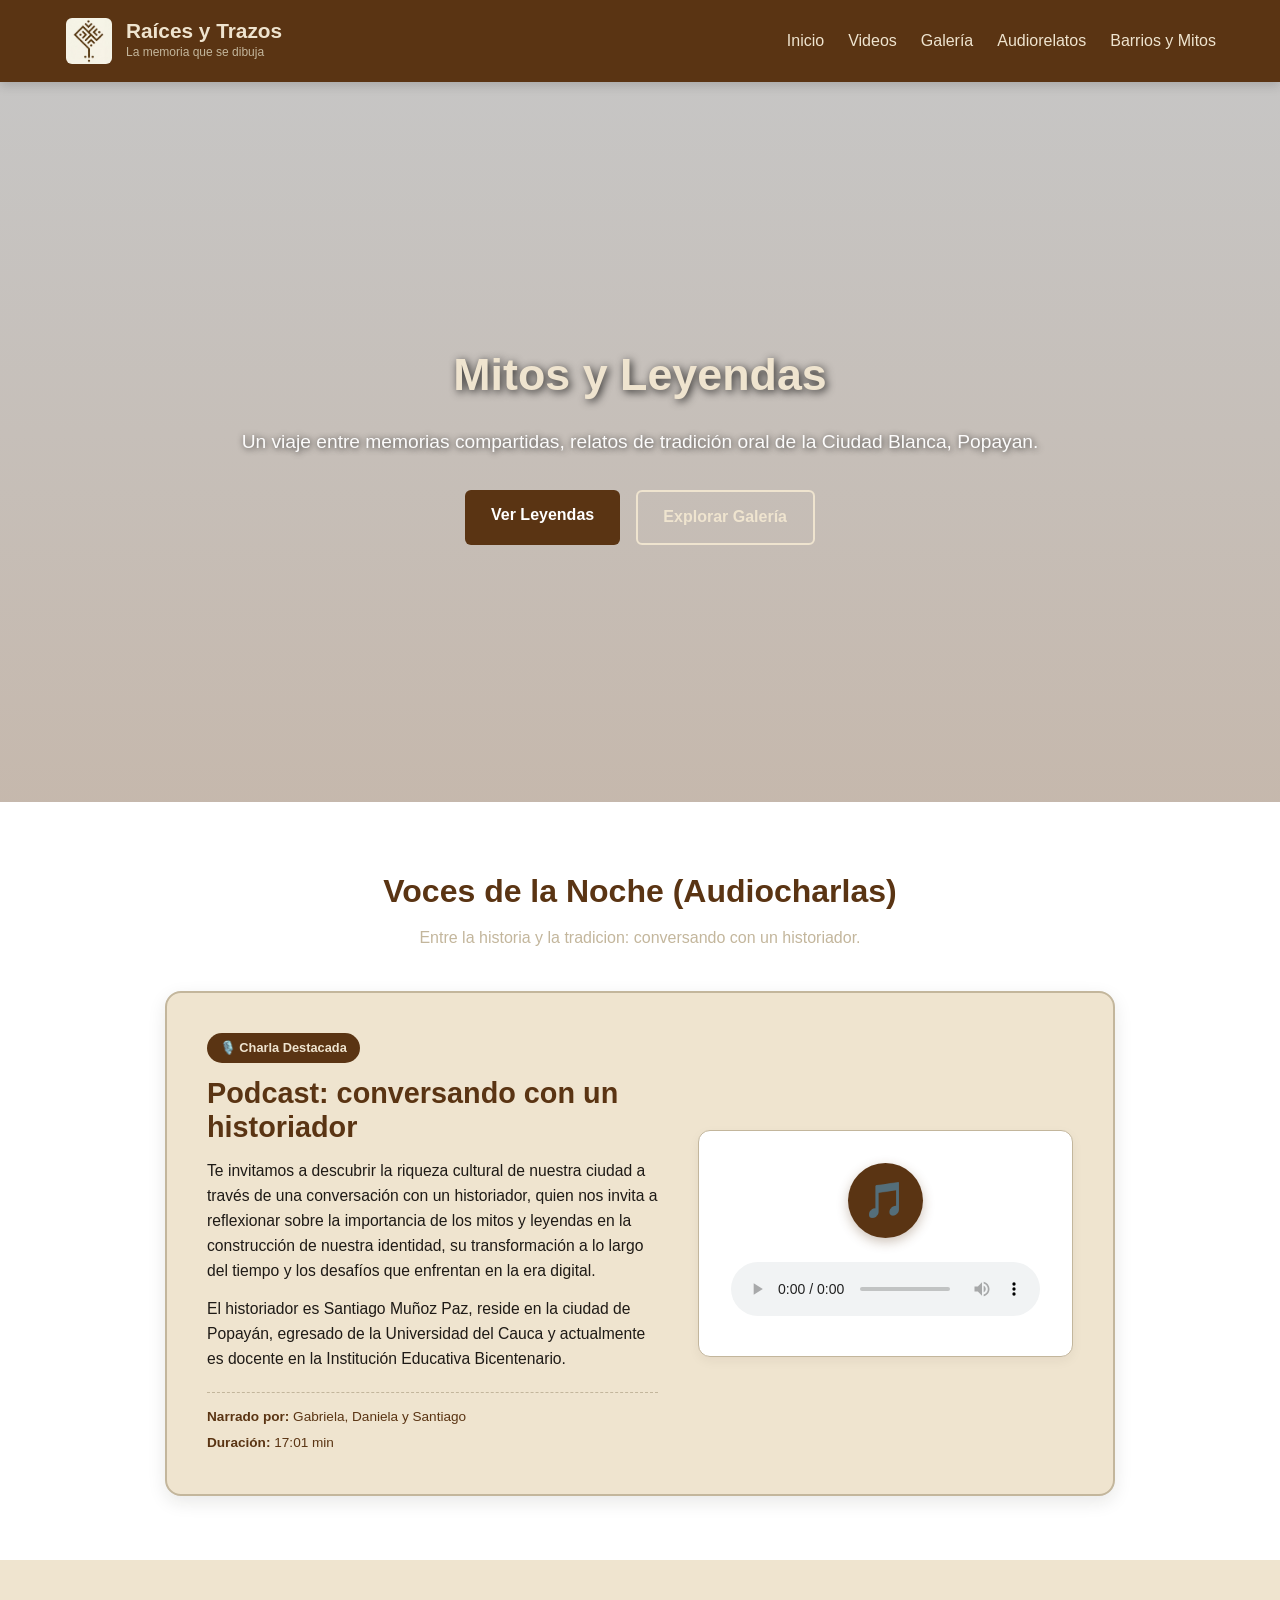
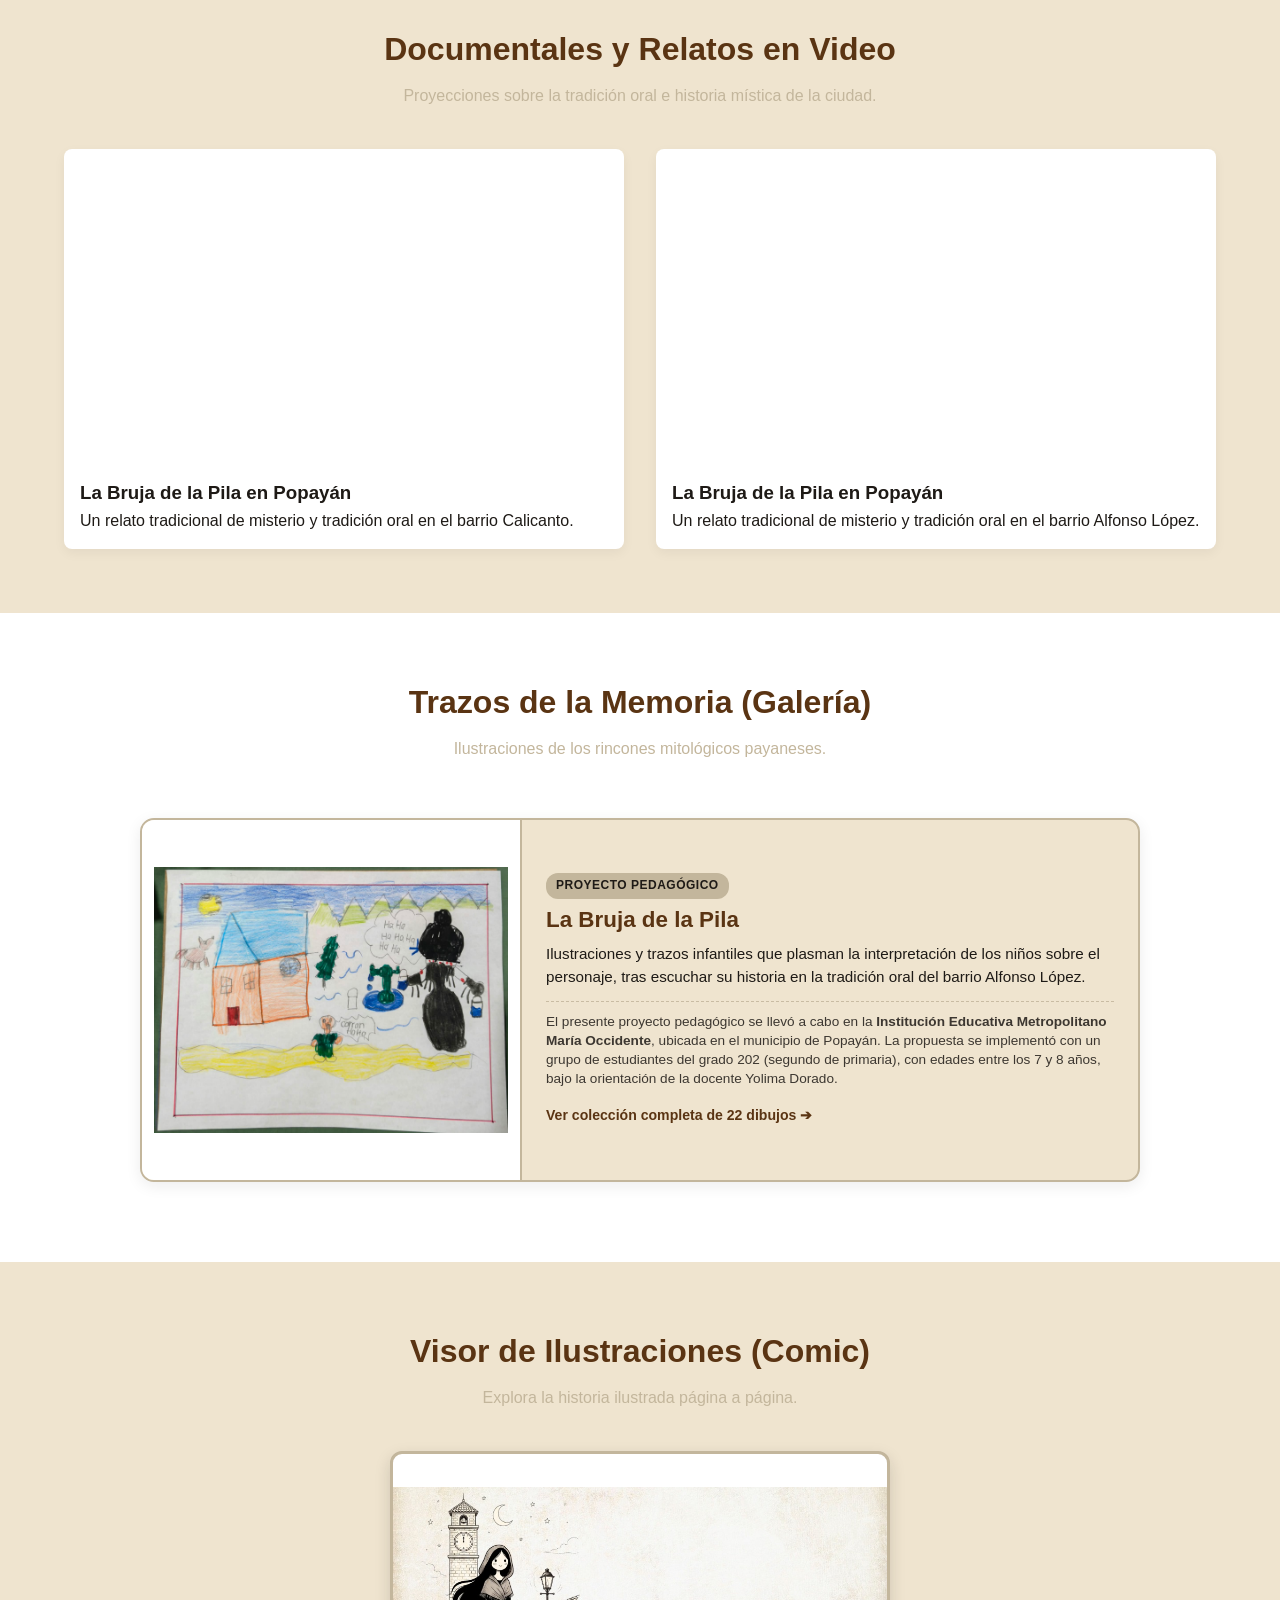
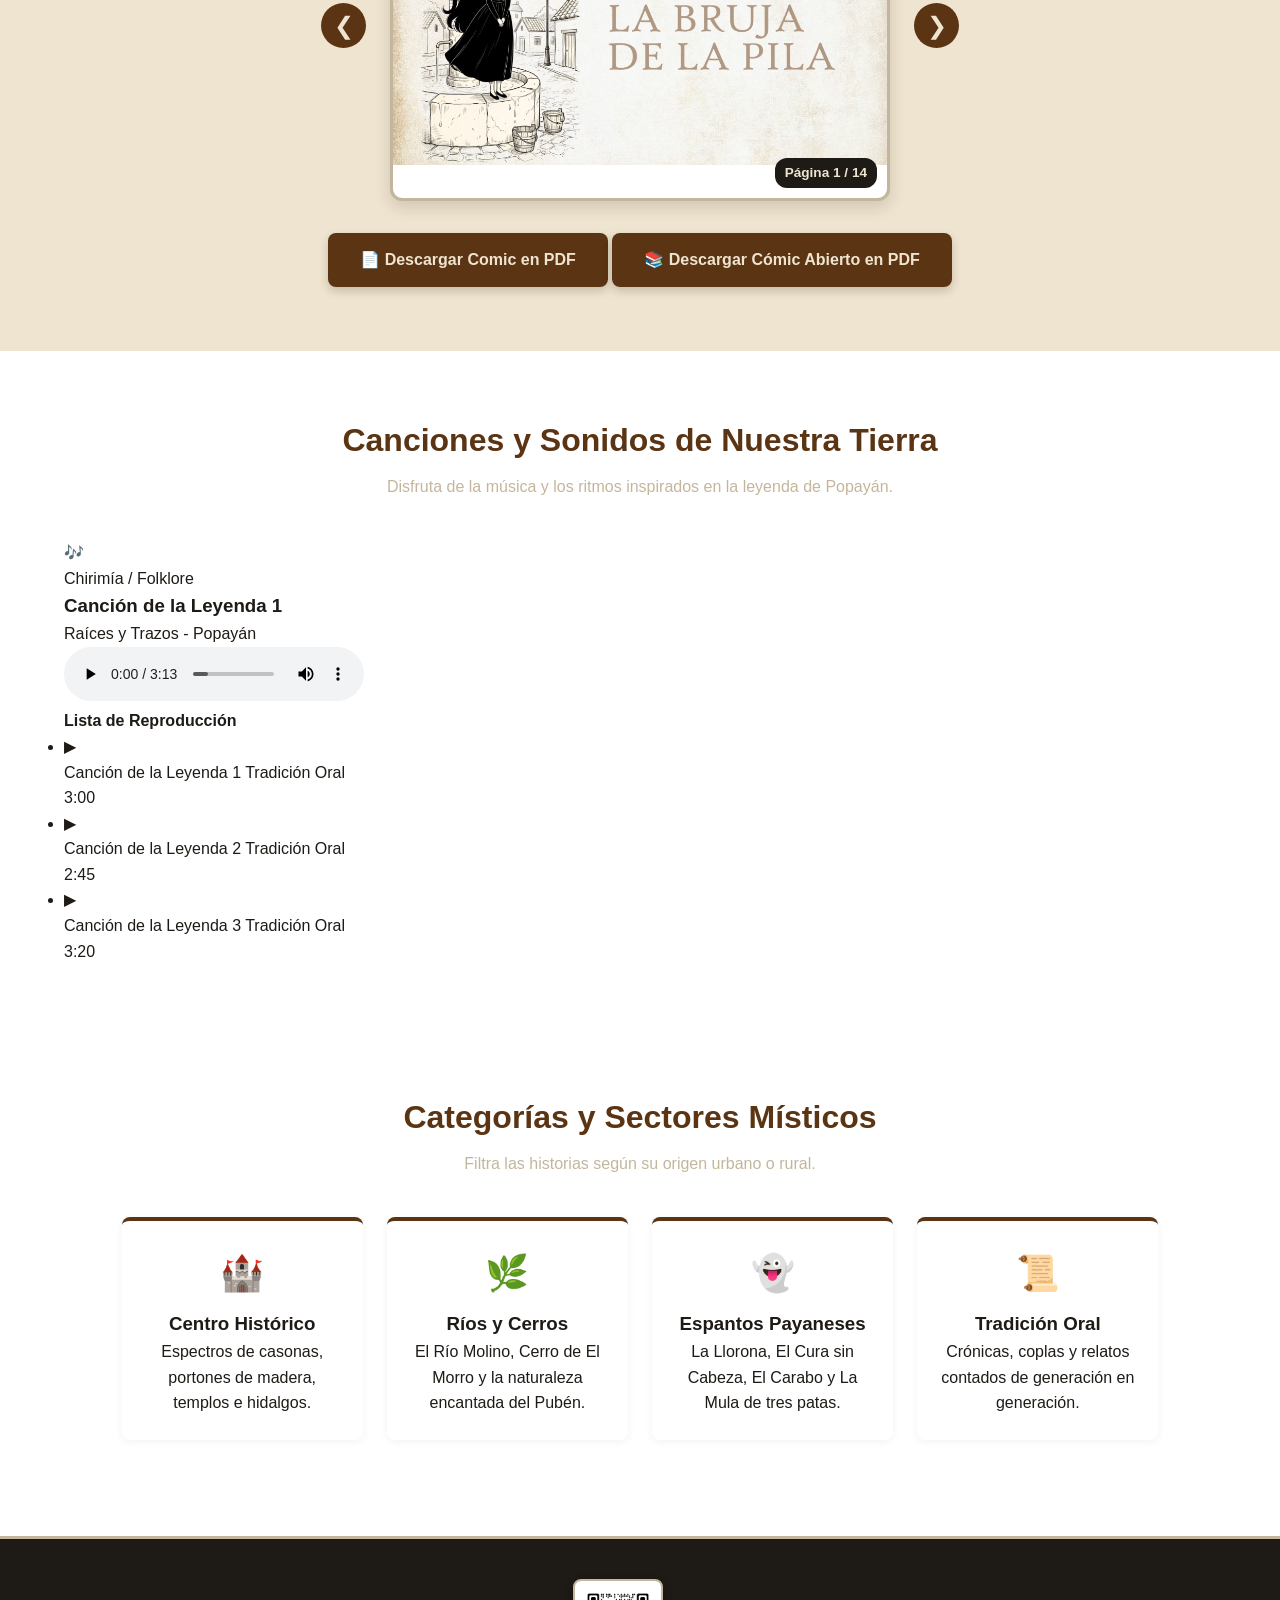
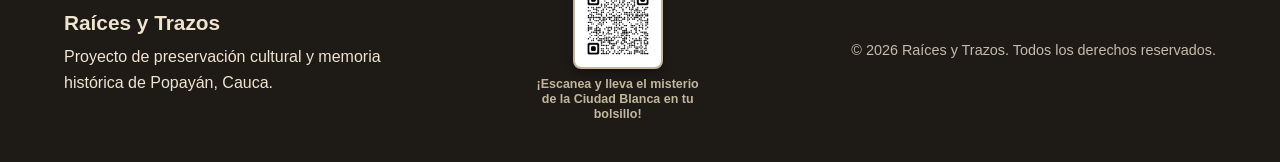
==== commit d591d278: "Update Index.html" ====
--- a/Index.html
+++ b/Index.html
@@ -189,6 +189,67 @@
       </div>  
     </div>
   </section>
+
+  <!-- Sección de Reproducción de Canciones -->
+<section id="canciones" class="seccion contenedor">
+  <h2 class="titulo-seccion">Canciones y Sonidos de Nuestra Tierra</h2>
+  <p class="subtitulo-seccion">Disfruta de la música y los ritmos inspirados en la leyenda de Popayán.</p>
+
+  <div class="contenedor-playlist">
+    <!-- Reproductor Principal Destacado -->
+    <div class="reproductor-cancion-destacada">
+      <div class="caratula-cancion">
+        <span class="icono-caratula">🎶</span>
+      </div>
+      <div class="info-cancion-actual">
+        <span class="badge-genero">Chirimía / Folklore</span>
+        <h3 id="titulo-cancion-activa">Canción de la Leyenda 1</h3>
+        <p id="artista-cancion-activa">Raíces y Trazos - Popayán</p>
+        
+        <!-- Reproductor de Audio -->
+        <audio id="reproductor-musica" controls class="control-audio-cancion">
+          <source id="fuente-cancion" src="audios/cancionbruja1.mp3" type="audio/mpeg">
+          Tu navegador no soporta la reproducción de audio.
+        </audio>
+      </div>
+    </div>
+
+    <!-- Lista de Reproducción (Playlist de 3 canciones) -->
+    <div class="lista-canciones">
+      <h4 class="titulo-playlist">Lista de Reproducción</h4>
+      <ul class="items-playlist">
+        
+        <li class="item-cancion activa" onclick="cambiarCancion('audios/cancionbruja1.mp3', 'Canción de la Leyenda 1', 'Raíces y Trazos - Popayán', this)">
+          <div class="cancion-icono">▶</div>
+          <div class="cancion-detalles">
+            <span class="cancion-nombre">Canción de la Leyenda 1</span>
+            <span class="cancion-autor">Tradición Oral</span>
+          </div>
+          <span class="cancion-duracion">3:00</span>
+        </li>
+
+        <li class="item-cancion" onclick="cambiarCancion('audios/cancionbruja2.mp3', 'Canción de la Leyenda 2', 'Raíces y Trazos - Popayán', this)">
+          <div class="cancion-icono">▶</div>
+          <div class="cancion-detalles">
+            <span class="cancion-nombre">Canción de la Leyenda 2</span>
+            <span class="cancion-autor">Tradición Oral</span>
+          </div>
+          <span class="cancion-duracion">2:45</span>
+        </li>
+
+        <li class="item-cancion" onclick="cambiarCancion('audios/cancionbruja3.mp3', 'Canción de la Leyenda 3', 'Raíces y Trazos - Popayán', this)">
+          <div class="cancion-icono">▶</div>
+          <div class="cancion-detalles">
+            <span class="cancion-nombre">Canción de la Leyenda 3</span>
+            <span class="cancion-autor">Tradición Oral</span>
+          </div>
+          <span class="cancion-duracion">3:20</span>
+        </li>
+
+      </ul>
+    </div>
+  </div>
+</section>
     
     <!-- Categorías -->
     <section id="categorias" class="seccion contenedor">
@@ -286,6 +347,29 @@
       actualizarVisor(paginaActual);
     });
   </script>
-  
+  <!-- Script para la interacción de la Playlist -->
+<script>
+  function cambiarCancion(rutaAudio, titulo, artista, elemento) {
+    const reproductor = document.getElementById('reproductor-musica');
+    const fuente = document.getElementById('fuente-cancion');
+    const tituloActivo = document.getElementById('titulo-cancion-activa');
+    const artistaActivo = document.getElementById('artista-cancion-activa');
+    
+    // Actualizar fuente e información
+    fuente.src = rutaAudio;
+    tituloActivo.textContent = titulo;
+    artistaActivo.textContent = artista;
+    
+    // Cargar y reproducir
+    reproductor.load();
+    reproductor.play();
+
+    // Actualizar clase activa en la lista visual
+    document.querySelectorAll('.item-cancion').forEach(item => {
+      item.classList.remove('activa');
+    });
+    elemento.classList.add('activa');
+  }
+</script>
 </body>
 </html>
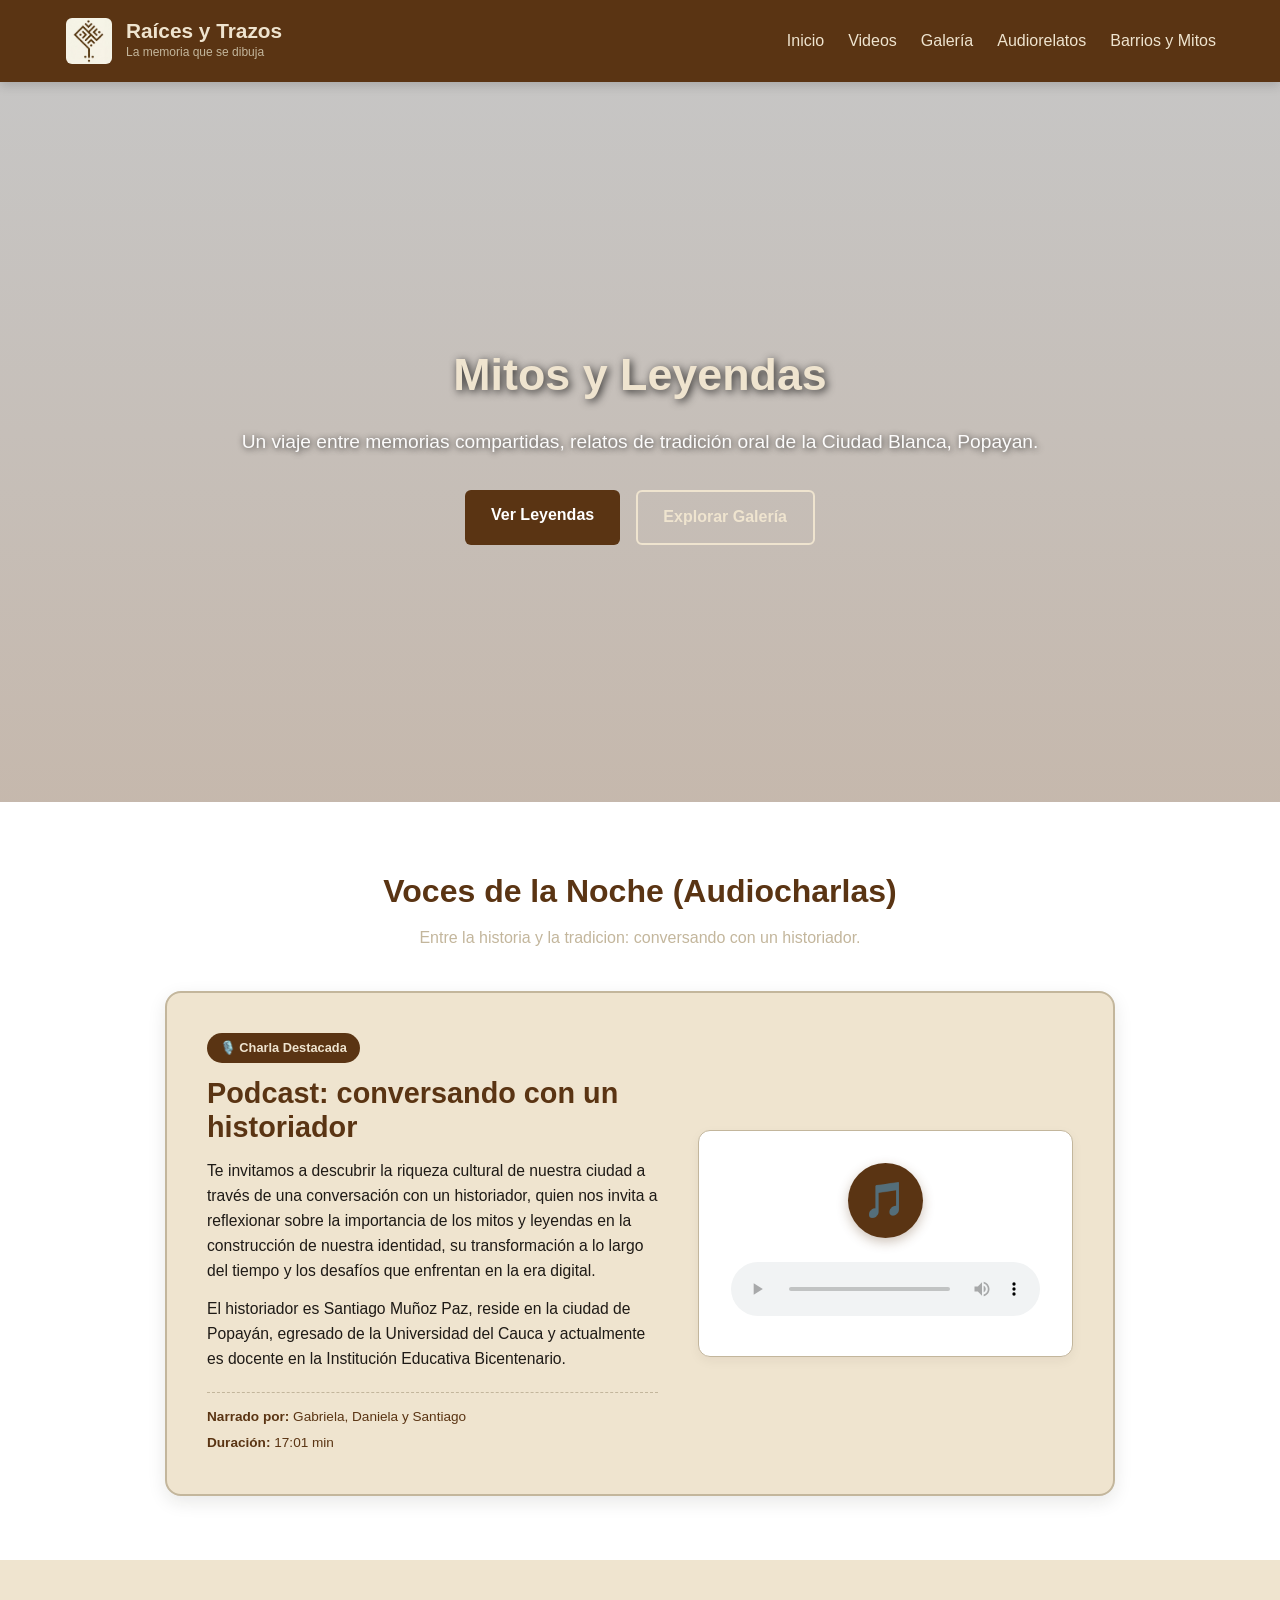
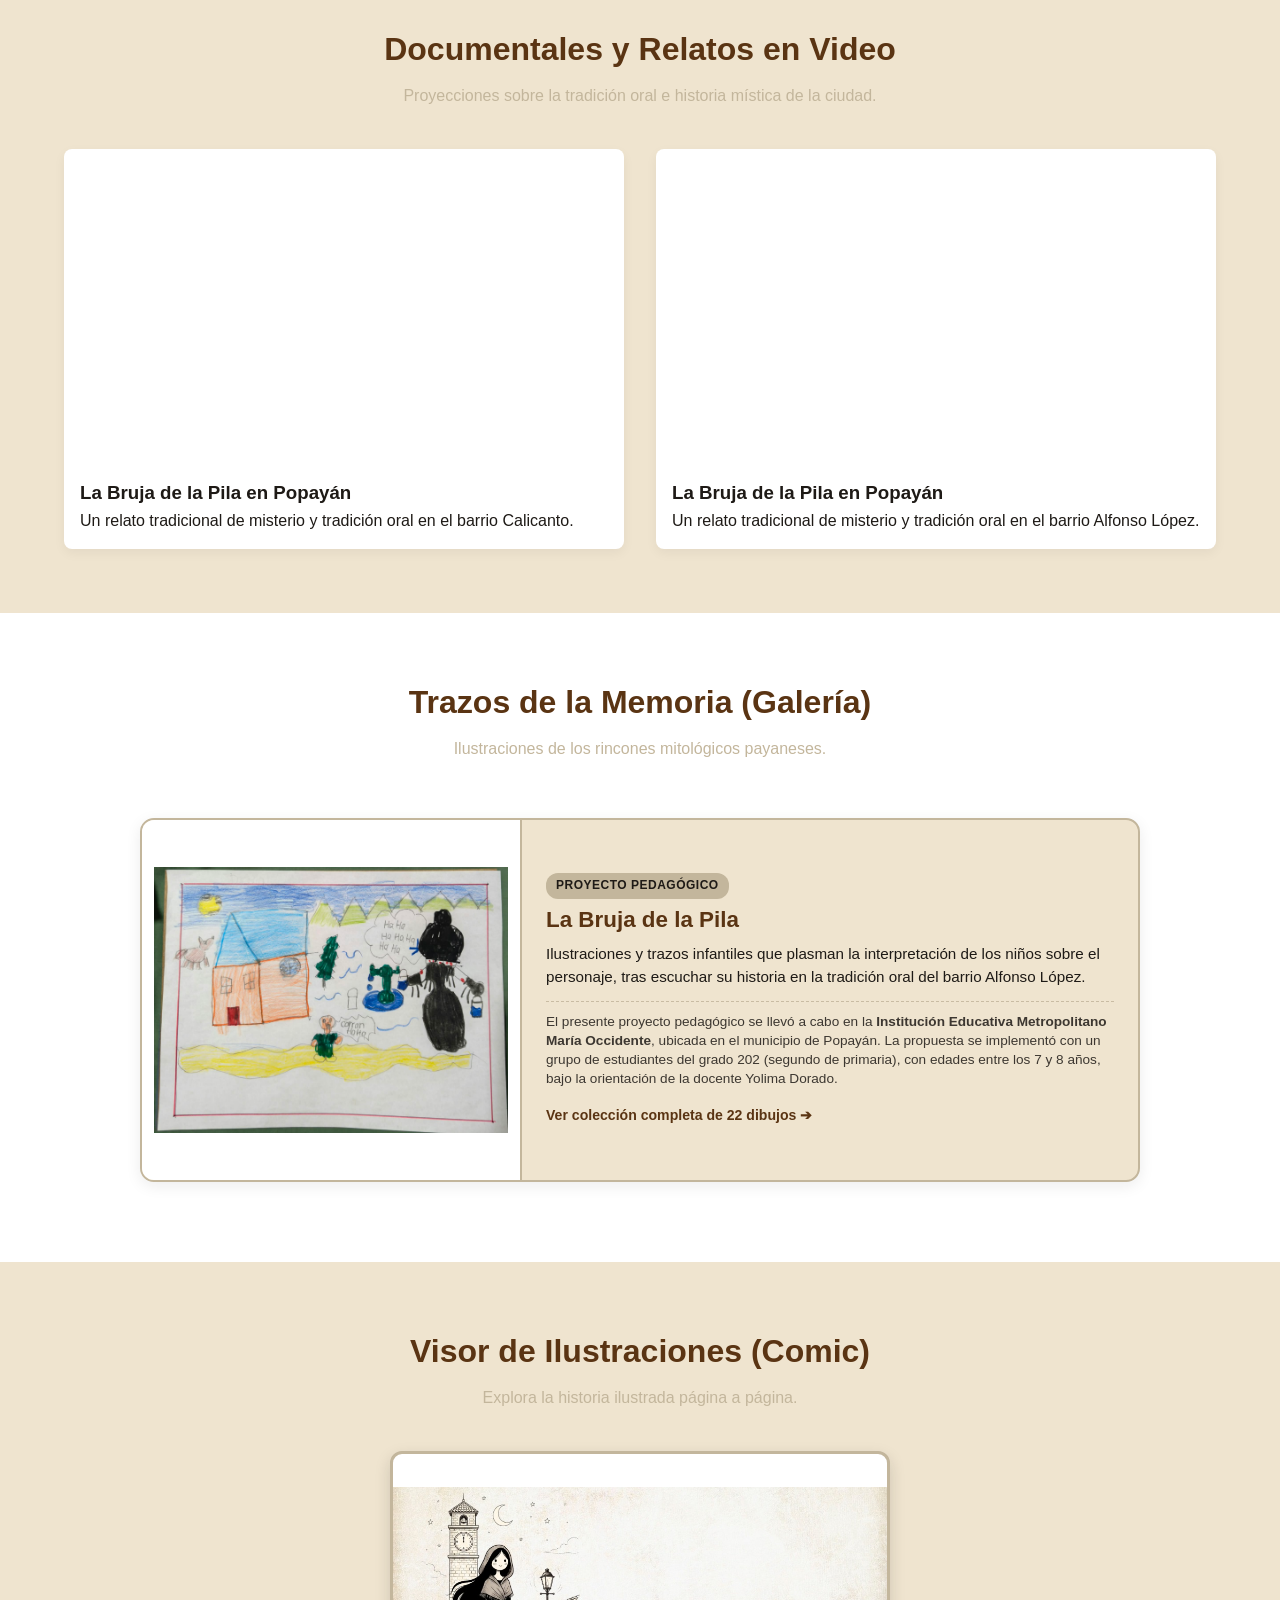
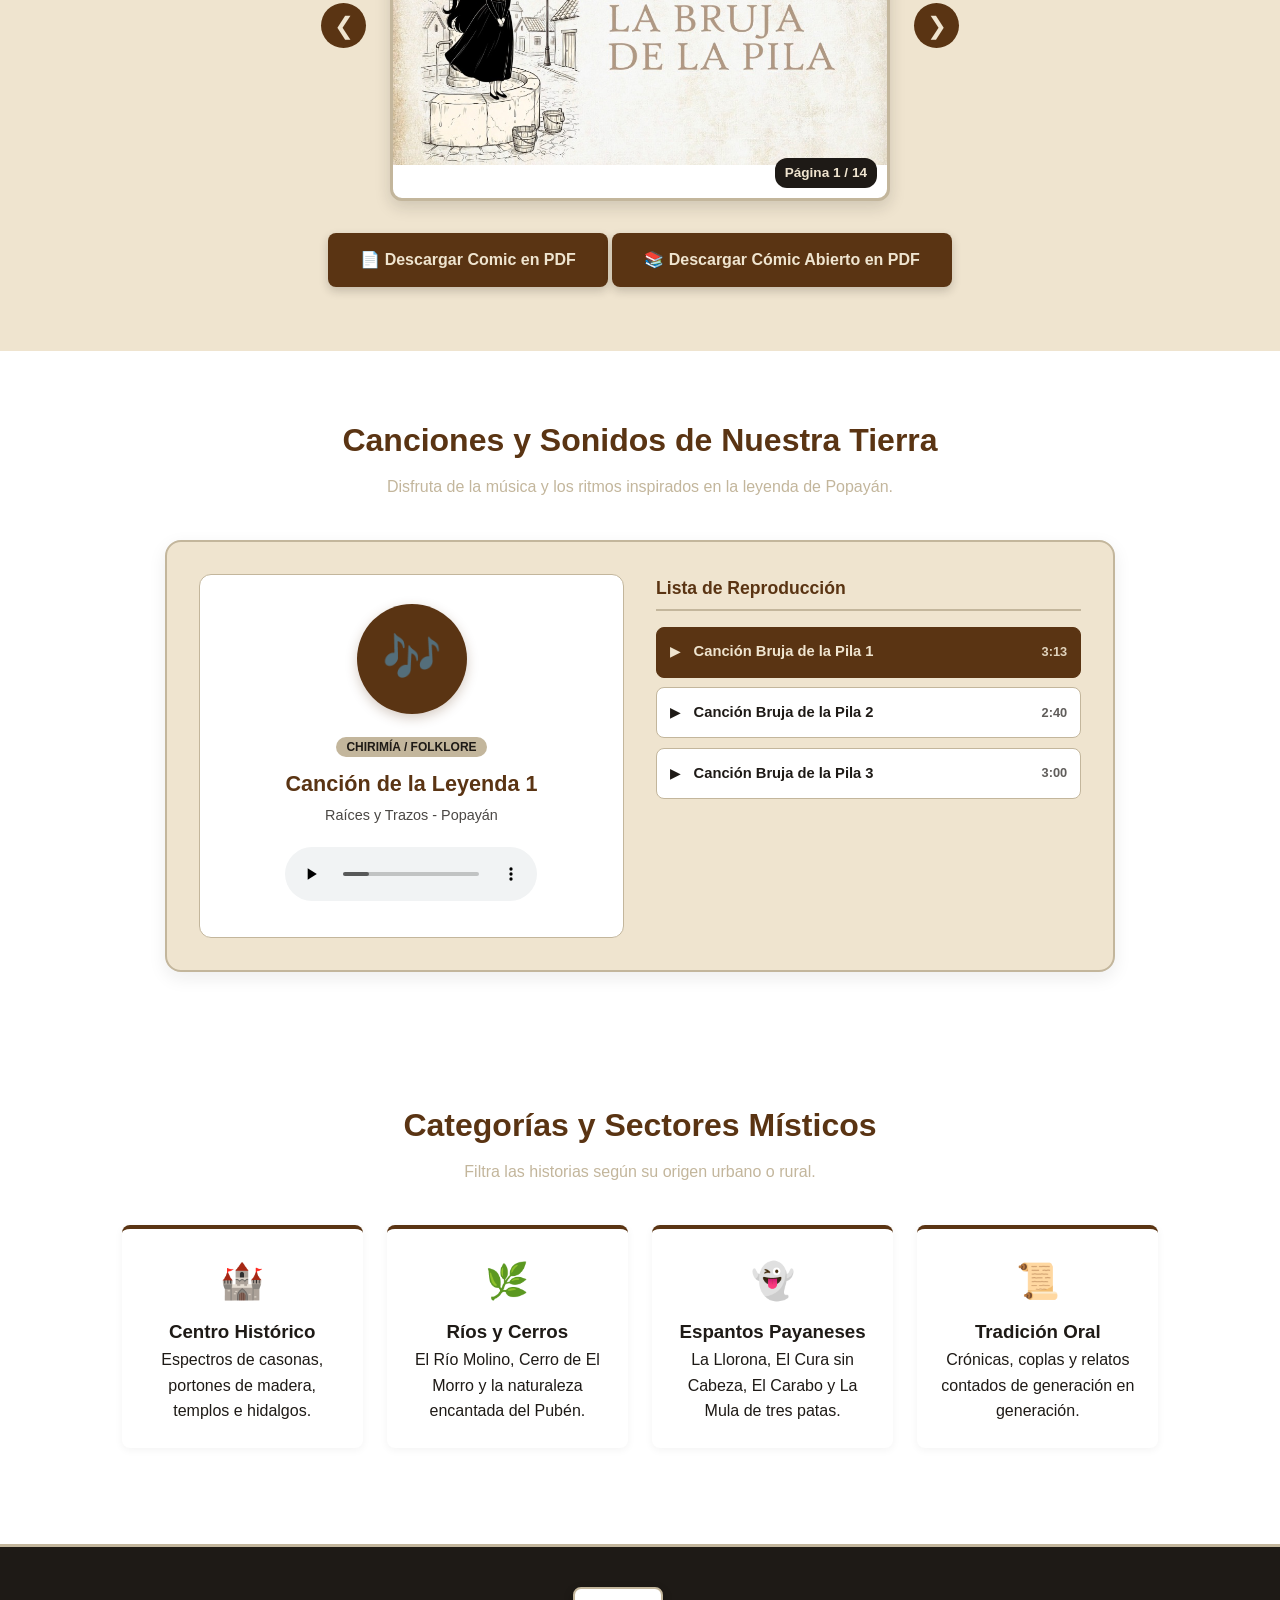
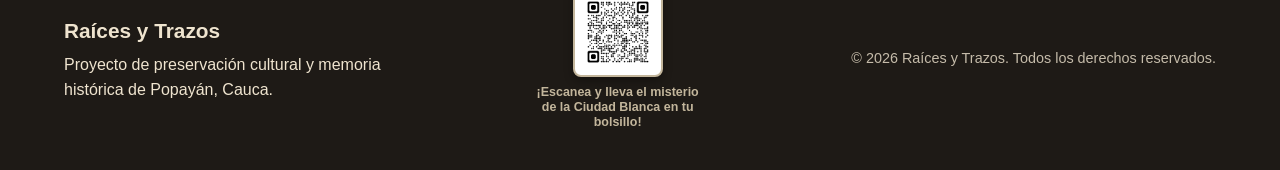
==== commit c6bdb7fe: "Update Index.html" ====
--- a/Index.html
+++ b/Index.html
@@ -222,28 +222,25 @@
         <li class="item-cancion activa" onclick="cambiarCancion('audios/cancionbruja1.mp3', 'Canción de la Leyenda 1', 'Raíces y Trazos - Popayán', this)">
           <div class="cancion-icono">▶</div>
           <div class="cancion-detalles">
-            <span class="cancion-nombre">Canción de la Leyenda 1</span>
-            <span class="cancion-autor">Tradición Oral</span>
-          </div>
-          <span class="cancion-duracion">3:00</span>
+            <span class="cancion-nombre">Canción Bruja de la Pila 1</span>
+          </div>
+          <span class="cancion-duracion">3:13</span>
         </li>
 
         <li class="item-cancion" onclick="cambiarCancion('audios/cancionbruja2.mp3', 'Canción de la Leyenda 2', 'Raíces y Trazos - Popayán', this)">
           <div class="cancion-icono">▶</div>
           <div class="cancion-detalles">
-            <span class="cancion-nombre">Canción de la Leyenda 2</span>
-            <span class="cancion-autor">Tradición Oral</span>
-          </div>
-          <span class="cancion-duracion">2:45</span>
+            <span class="cancion-nombre">Canción Bruja de la Pila 2</span>
+          </div>
+          <span class="cancion-duracion">2:40</span>
         </li>
 
         <li class="item-cancion" onclick="cambiarCancion('audios/cancionbruja3.mp3', 'Canción de la Leyenda 3', 'Raíces y Trazos - Popayán', this)">
           <div class="cancion-icono">▶</div>
           <div class="cancion-detalles">
-            <span class="cancion-nombre">Canción de la Leyenda 3</span>
-            <span class="cancion-autor">Tradición Oral</span>
-          </div>
-          <span class="cancion-duracion">3:20</span>
+            <span class="cancion-nombre">Canción Bruja de la Pila 3</span>
+          </div>
+          <span class="cancion-duracion">3:00</span>
         </li>
 
       </ul>
--- a/estilos.css
+++ b/estilos.css
@@ -854,6 +854,255 @@
    }
 
 /* ==========================================================================
+   SECCIÓN DE REPRODUCCIÓN DE CANCIONES (PLAYLIST)
+   ========================================================================== */
+.contenedor-playlist {
+  display: grid;
+  grid-template-columns: 1fr 1fr;
+  gap: 2rem;
+  background-color: var(--color-fondo-claro, #EFE4CF); /* Papel */
+  border: 2px solid var(--color-secundario, #C3B69C);   /* Arena */
+  border-radius: 16px;
+  padding: 2rem;
+  max-width: 950px;
+  margin: 0 auto;
+  box-shadow: 0 6px 18px rgba(30, 26, 22, 0.08);
+}
+
+/* Columna Izquierda: Reproductor Destacado */
+.reproductor-cancion-destacada {
+  display: flex;
+  flex-direction: column;
+  align-items: center;
+  text-align: center;
+  background-color: #ffffff;
+  padding: 1.8rem;
+  border-radius: 12px;
+  border: 1px solid var(--color-secundario, #C3B69C);
+}
+
+.caratula-cancion {
+  width: 110px;
+  height: 110px;
+  background-color: var(--color-primario, #5A3413); /* Sepia */
+  color: var(--color-fondo-claro, #EFE4CF);
+  border-radius: 50%;
+  display: flex;
+  align-items: center;
+  justify-content: center;
+  font-size: 3rem;
+  margin-bottom: 1.2rem;
+  box-shadow: 0 4px 12px rgba(90, 52, 19, 0.25);
+}
+
+.badge-genero {
+  background-color: var(--color-secundario, #C3B69C);
+  color: var(--color-texto, #1E1A16);
+  font-size: 0.75rem;
+  font-weight: bold;
+  padding: 3px 10px;
+  border-radius: 12px;
+  text-transform: uppercase;
+}
+
+.info-cancion-actual h3 {
+  color: var(--color-primario, #5A3413);
+  font-size: 1.35rem;
+  margin: 0.5rem 0 0.2rem 0;
+}
+
+.info-cancion-actual p {
+  color: var(--color-texto, #1E1A16);
+  opacity: 0.8;
+  font-size: 0.9rem;
+  margin-bottom: 1.2rem;
+}
+
+.control-audio-cancion {
+  width: 100%;
+  border-radius: 8px;
+}
+
+/* Columna Derecha: Lista de Canciones */
+.lista-canciones {
+  display: flex;
+  flex-direction: column;
+}
+
+.titulo-playlist {
+  color: var(--color-primario, #5A3413);
+  font-size: 1.1rem;
+  margin-bottom: 1rem;
+  border-bottom: 2px solid var(--color-secundario, #C3B69C);
+  padding-bottom: 0.4rem;
+}
+
+.items-playlist {
+  list-style: none;
+  padding: 0;
+  margin: 0;
+  display: flex;
+  flex-direction: column;
+  gap: 0.6rem;
+}
+
+.item-cancion {
+  display: flex;
+  align-items: center;
+  gap: 0.8rem;
+  padding: 0.8rem;
+  background-color: #ffffff;
+  border: 1px solid var(--color-secundario, #C3B69C);
+  border-radius: 8px;
+  cursor: pointer;
+  transition: background-color 0.2s ease, transform 0.2s ease;
+}
+
+.item-cancion:hover {
+  background-color: var(--color-secundario, #C3B69C);
+  transform: translateX(4px);
+}
+
+.item-cancion.activa {
+  background-color: var(--color-primario, #5A3413);
+  color: var(--color-fondo-claro, #EFE4CF);
+  border-color: var(--color-primario, #5A3413);
+}
+
+.item-cancion.activa .cancion-autor,
+.item-cancion.activa .cancion-duracion {
+  color: var(--color-fondo-claro, #EFE4CF);
+  opacity: 0.9;
+}
+
+.cancion-icono {
+  font-size: 0.85rem;
+}
+
+.cancion-detalles {
+  flex: 1;
+  display: flex;
+  flex-direction: column;
+}
+
+.cancion-nombre {
+  font-weight: bold;
+  font-size: 0.92rem;
+}
+
+.cancion-autor {
+  font-size: 0.78rem;
+  color: var(--color-texto, #1E1A16);
+  opacity: 0.75;
+}
+
+.cancion-duracion {
+  font-size: 0.8rem;
+  font-weight: 600;
+  opacity: 0.7;
+}
+
+/* Responsivo para móviles y tablets */
+@media (max-width: 768px) {
+  .contenedor-playlist {
+    grid-template-columns: 1fr;
+    padding: 1.2rem;
+  }
+}
+
+/* ==========================================================================
+   OPTIMIZACIÓN RESPONSIVA PARA MÓVILES (SECCIÓN DE CANCIONES)
+   ========================================================================== */
+
+/* Reglas generales para la sección */
+#canciones {
+  padding-left: 1rem;
+  padding-right: 1rem;
+}
+
+/* Pantallas medianas y móviles (menores a 768px) */
+@media (max-width: 768px) {
+  .contenedor-playlist {
+    grid-template-columns: 1fr; /* Una sola columna vertical */
+    padding: 1.25rem;
+    gap: 1.5rem;
+    border-radius: 12px;
+  }
+
+  .reproductor-cancion-destacada {
+    padding: 1.25rem 1rem;
+    width: 100%;
+    box-sizing: border-box;
+  }
+
+  .caratula-cancion {
+    width: 80px;
+    height: 80px;
+    font-size: 2.2rem;
+    margin-bottom: 0.8rem;
+  }
+
+  .info-cancion-actual h3 {
+    font-size: 1.2rem;
+  }
+
+  .info-cancion-actual p {
+    font-size: 0.85rem;
+    margin-bottom: 1rem;
+  }
+
+  /* Ajuste para que el control de audio HTML5 no se desborde */
+  .control-audio-cancion {
+    width: 100%;
+    max-width: 100%;
+    display: block;
+  }
+
+  .lista-canciones {
+    width: 100%;
+  }
+
+  .item-cancion {
+    padding: 0.75rem;
+    gap: 0.6rem;
+  }
+
+  .cancion-nombre {
+    font-size: 0.88rem;
+  }
+
+  .cancion-autor {
+    font-size: 0.75rem;
+  }
+}
+
+/* Celulares pequeños (menores a 480px) */
+@media (max-width: 480px) {
+  .contenedor-playlist {
+    padding: 0.9rem;
+    gap: 1.2rem;
+    border-width: 1px;
+  }
+
+  .reproductor-cancion-destacada {
+    padding: 1rem 0.6rem;
+  }
+
+  .badge-genero {
+    font-size: 0.7rem;
+    padding: 2px 8px;
+  }
+
+  .item-cancion {
+    padding: 0.65rem 0.5rem;
+  }
+
+  .cancion-duracion {
+    font-size: 0.75rem;
+  }
+}
+
+/* ==========================================================================
    DISEÑO RESPONSIVO (MÓVILES)
    ========================================================================== */
 @media (max-width: 768px) {
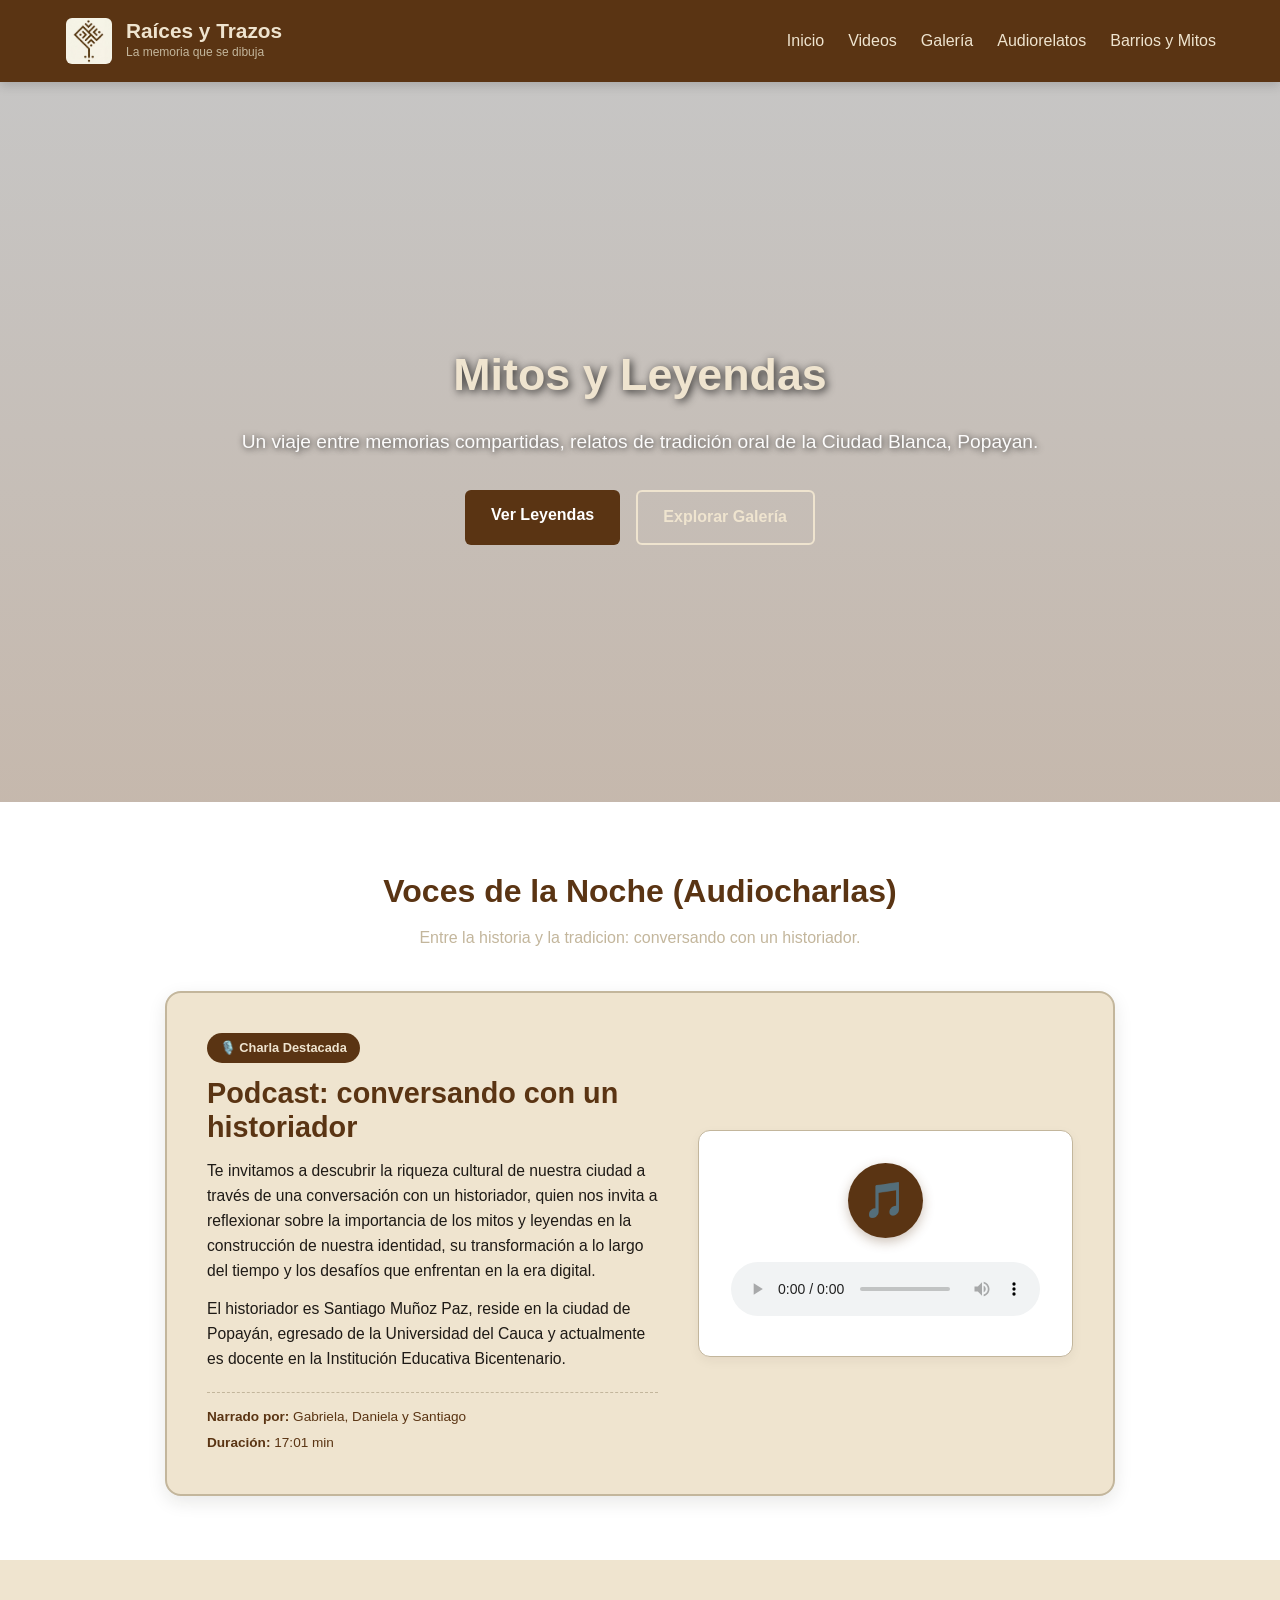
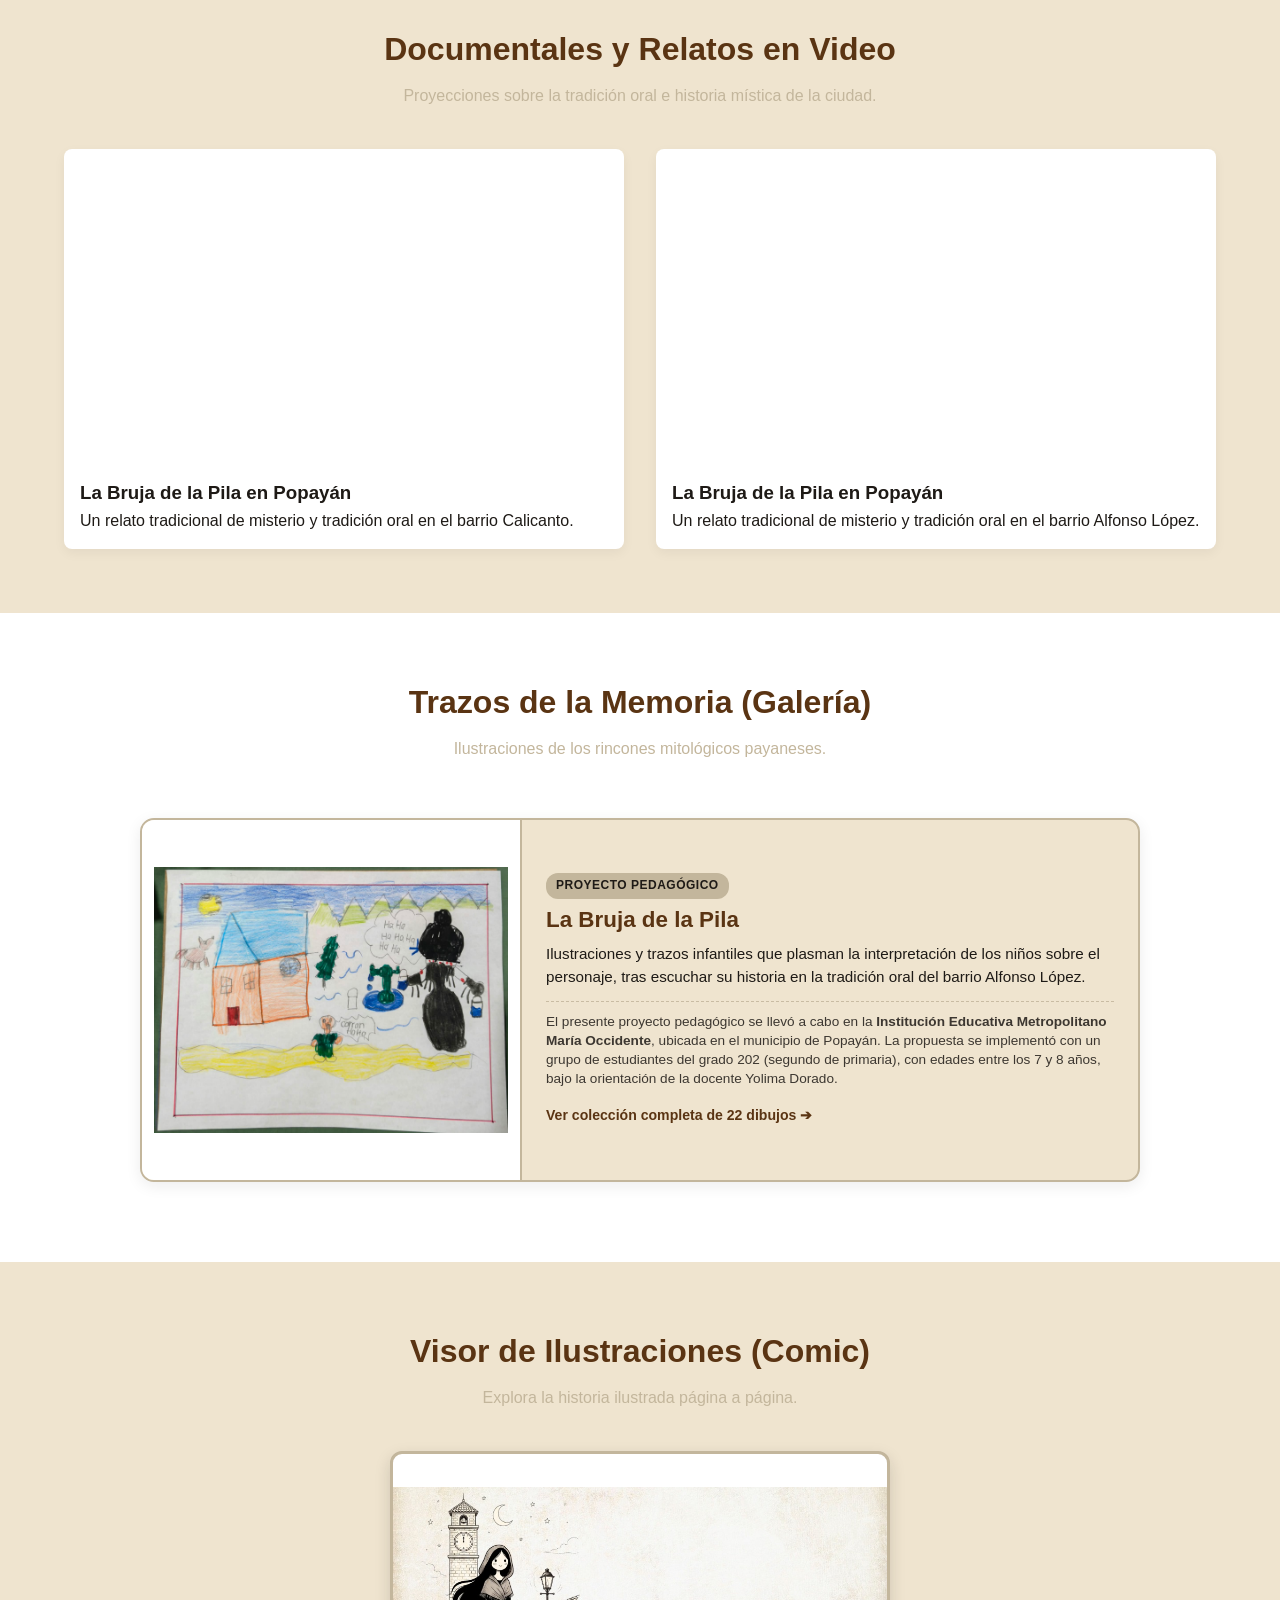
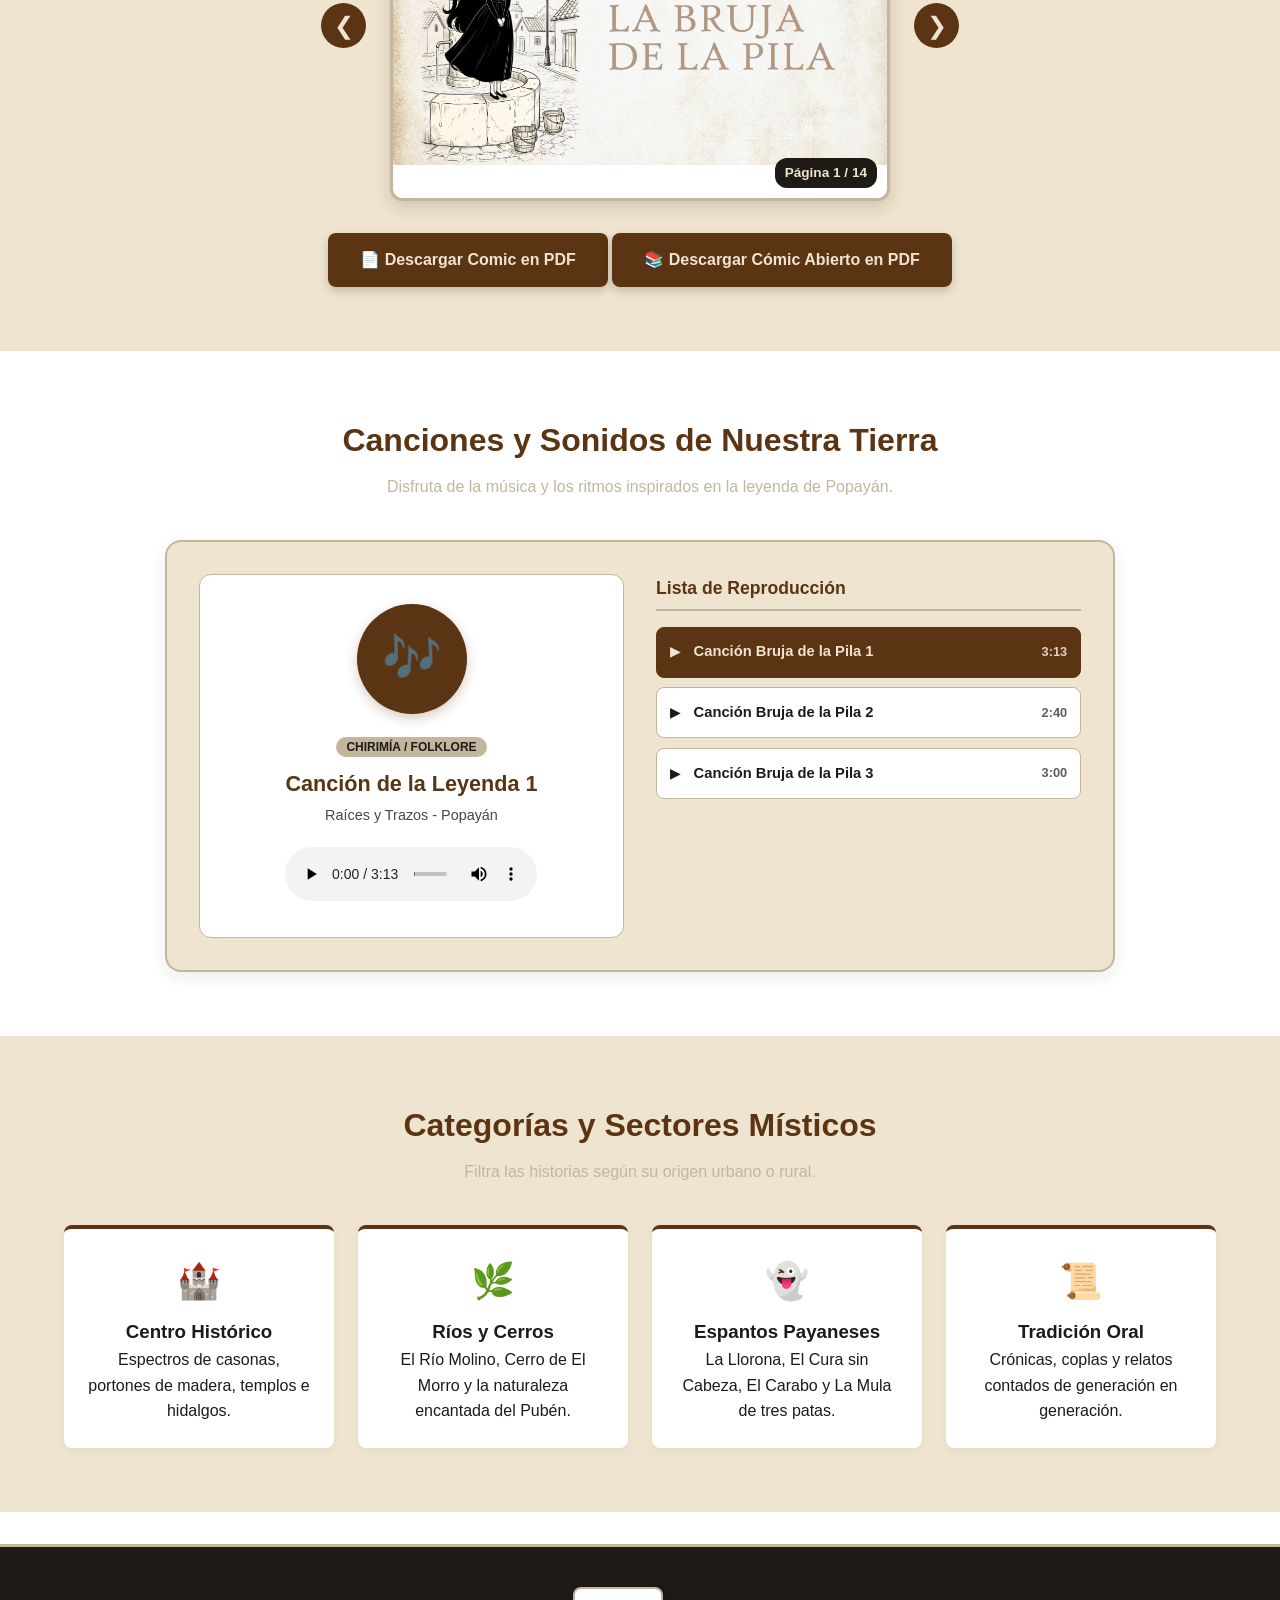
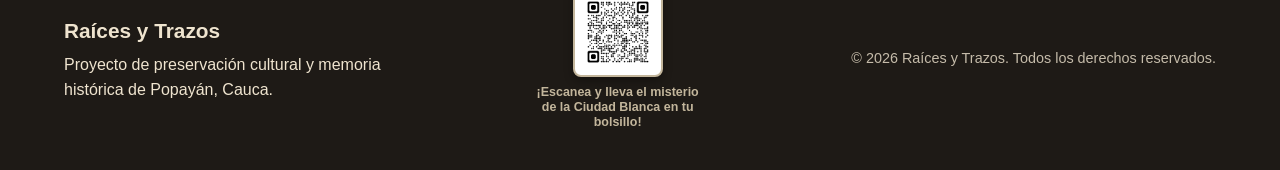
==== commit a51df35f: "Update Index.html" ====
--- a/Index.html
+++ b/Index.html
@@ -249,7 +249,7 @@
 </section>
     
     <!-- Categorías -->
-    <section id="categorias" class="seccion contenedor">
+    <section id="categorias" class="seccion seccion-oscura">
       <div class="contenedor">
         <h2 class="titulo-seccion">Categorías y Sectores Místicos</h2>
         <p class="subtitulo-seccion">Filtra las historias según su origen urbano o rural.</p>
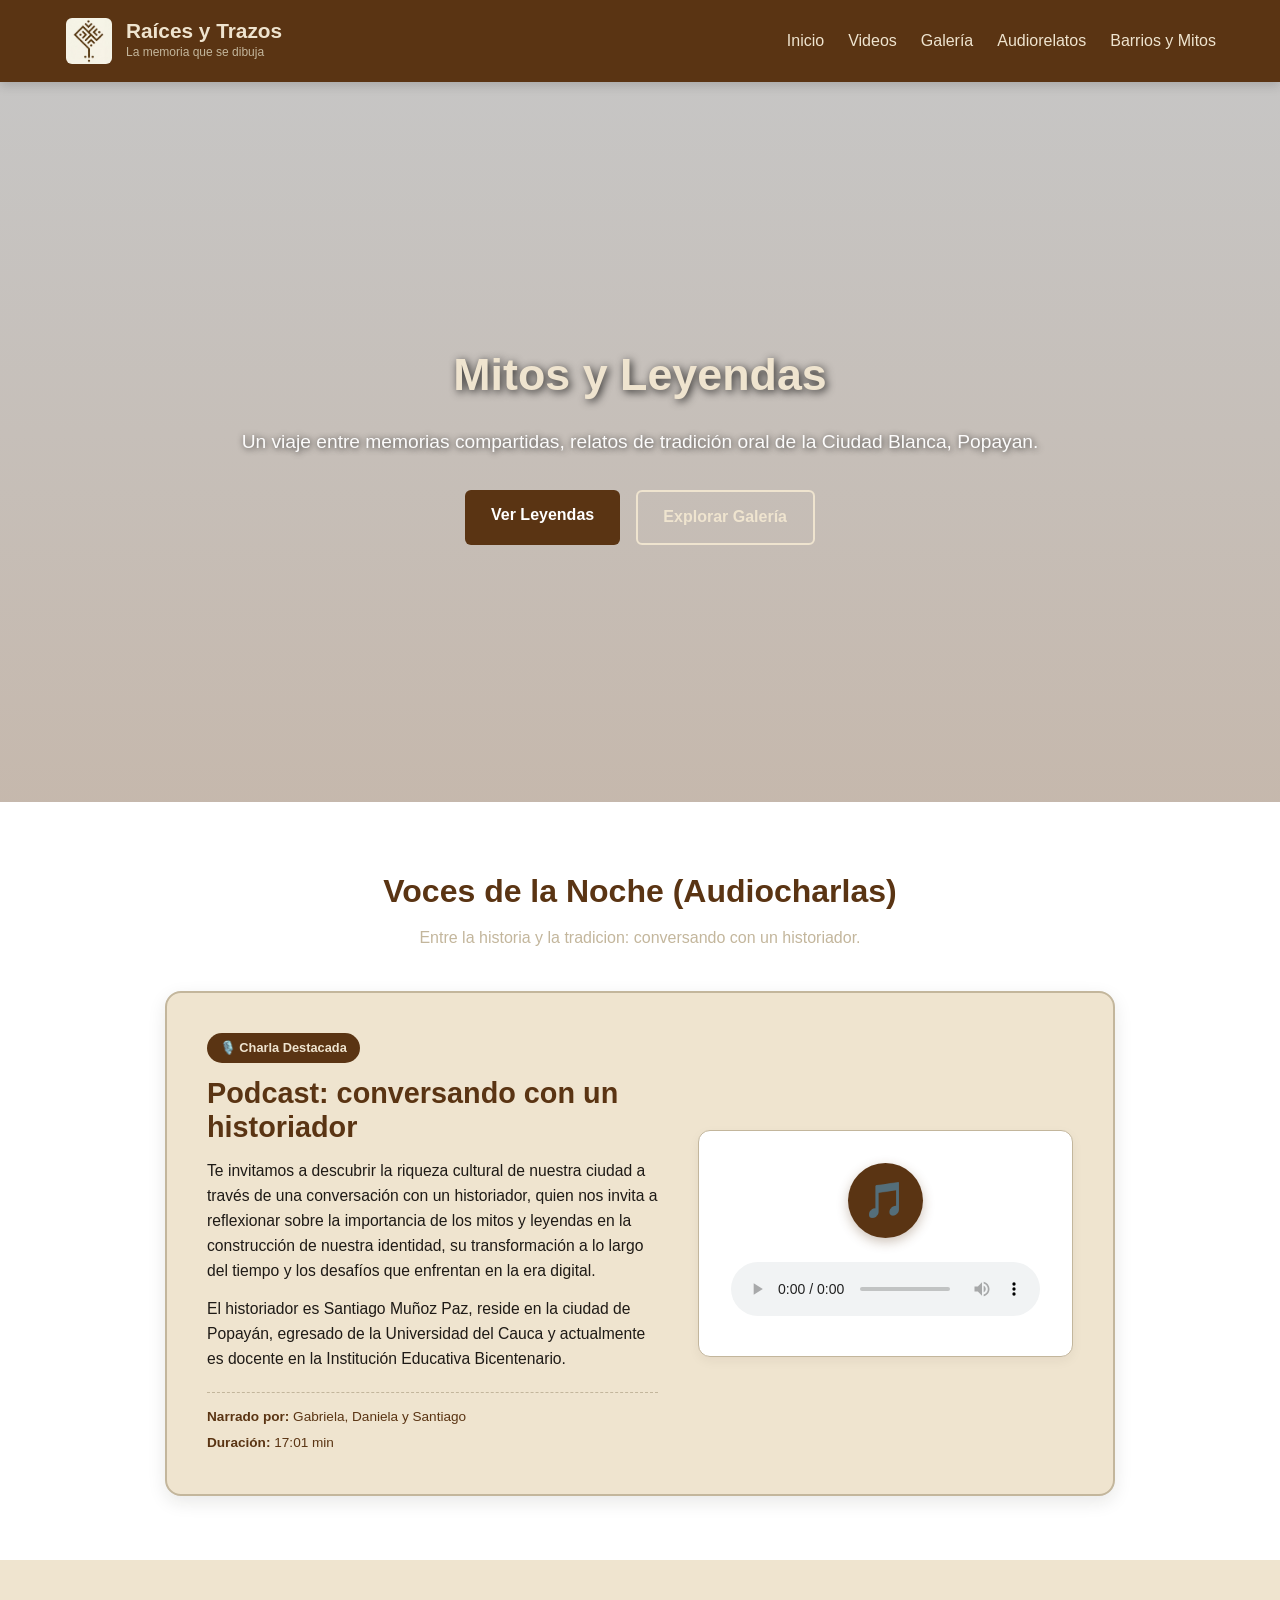
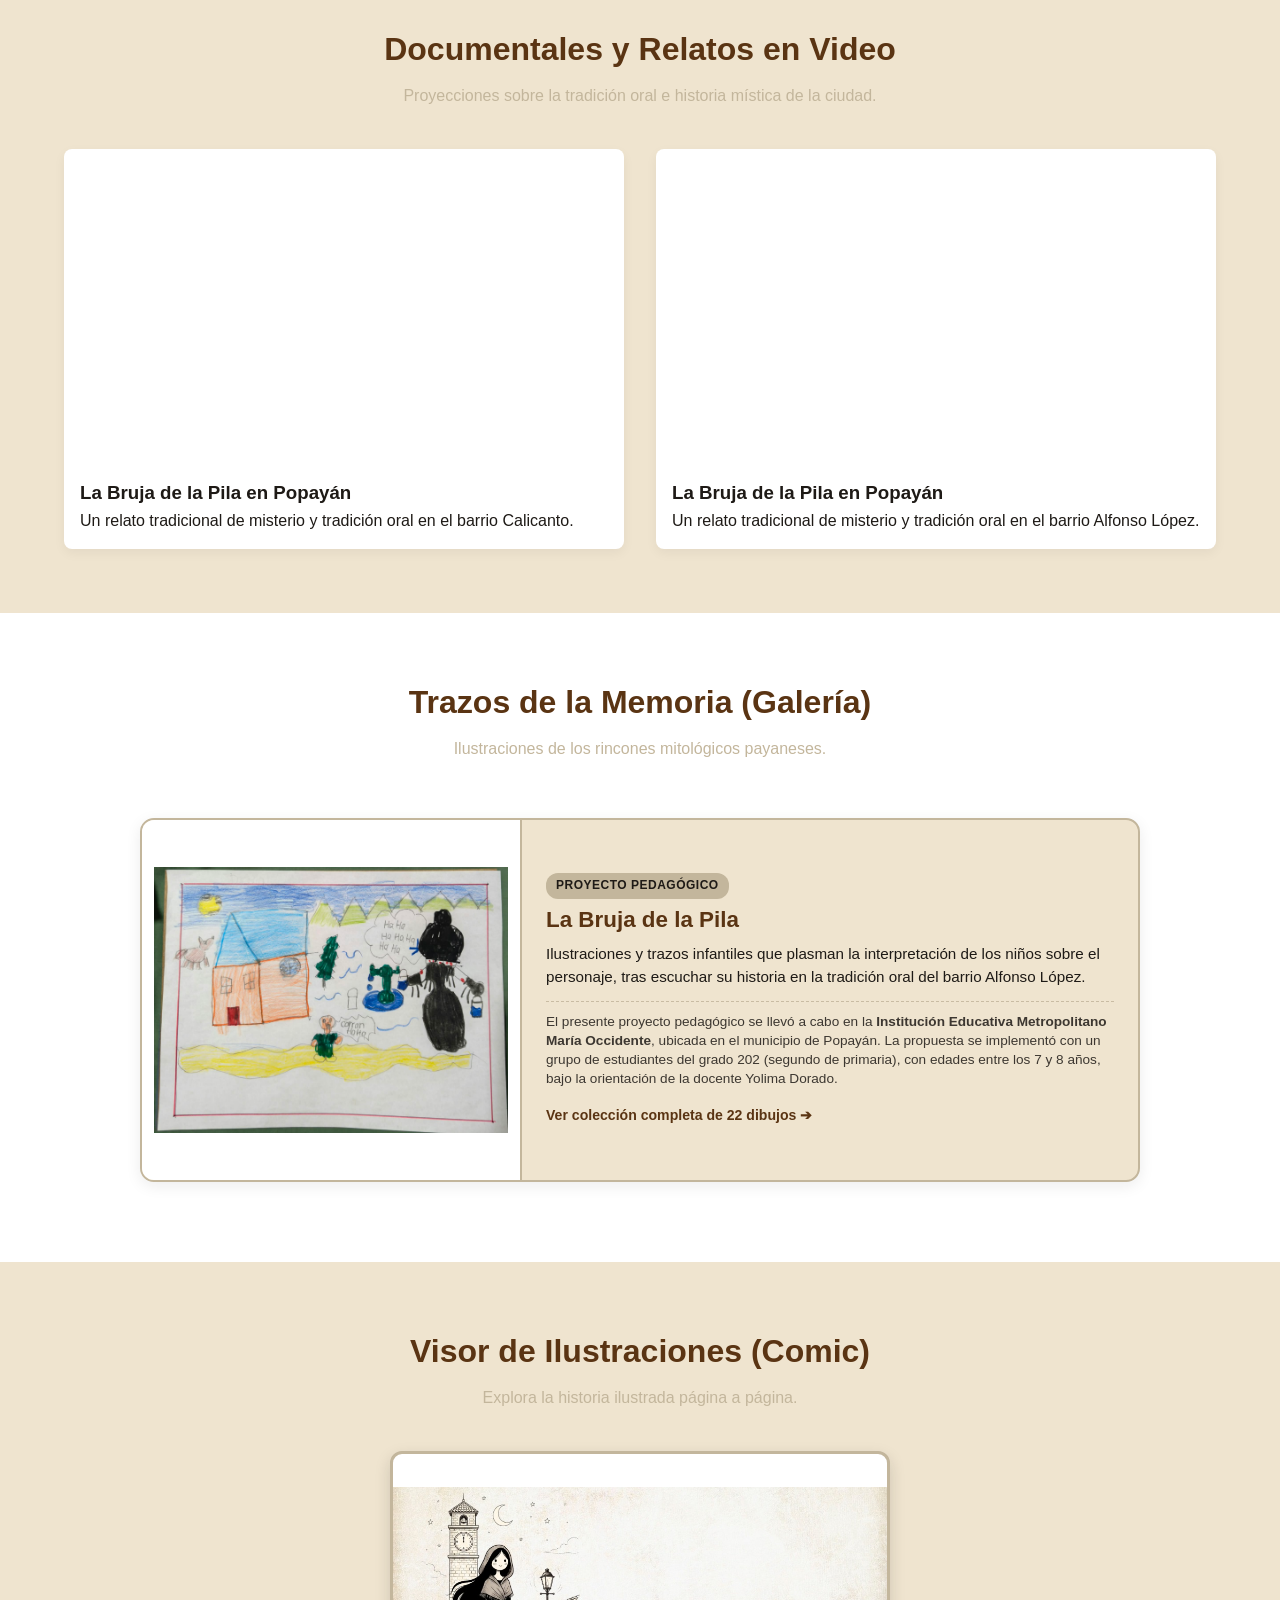
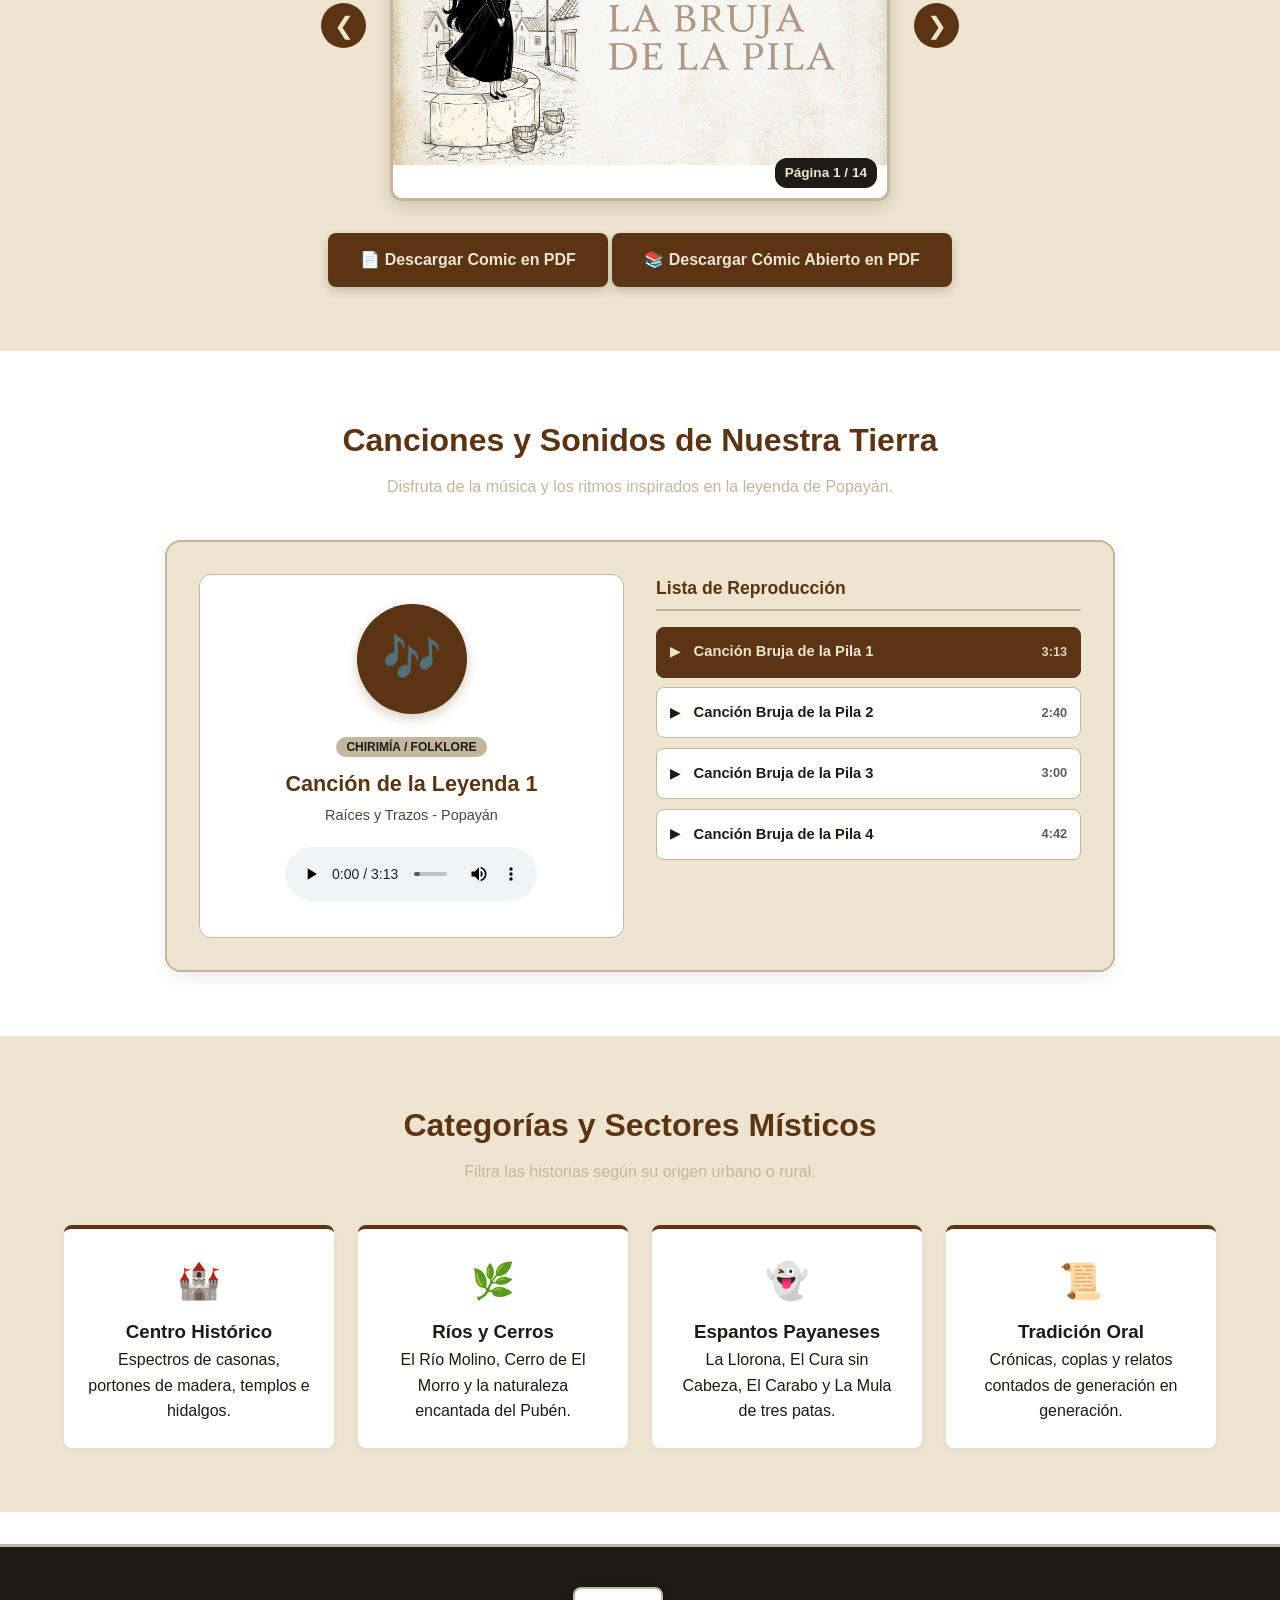
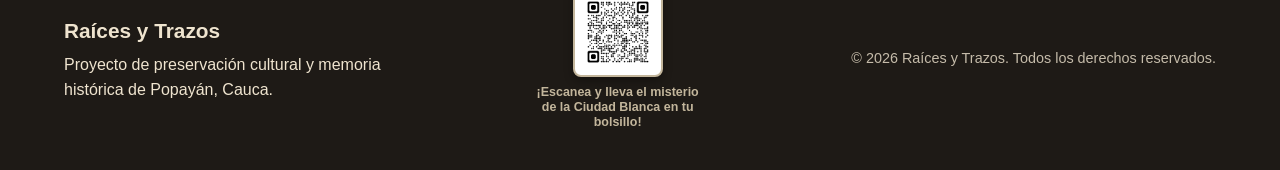
==== commit 1baddaba: "Update Index.html" ====
--- a/Index.html
+++ b/Index.html
@@ -219,7 +219,7 @@
       <h4 class="titulo-playlist">Lista de Reproducción</h4>
       <ul class="items-playlist">
         
-        <li class="item-cancion activa" onclick="cambiarCancion('audios/cancionbruja1.mp3', 'Canción de la Leyenda 1', 'Raíces y Trazos - Popayán', this)">
+        <li class="item-cancion activa" onclick="cambiarCancion('audios/cancionbruja1.mp3', 'Canción Bruja de la Pila 1', 'Raíces y Trazos - Popayán', this)">
           <div class="cancion-icono">▶</div>
           <div class="cancion-detalles">
             <span class="cancion-nombre">Canción Bruja de la Pila 1</span>
@@ -227,7 +227,7 @@
           <span class="cancion-duracion">3:13</span>
         </li>
 
-        <li class="item-cancion" onclick="cambiarCancion('audios/cancionbruja2.mp3', 'Canción de la Leyenda 2', 'Raíces y Trazos - Popayán', this)">
+        <li class="item-cancion" onclick="cambiarCancion('audios/cancionbruja2.mp3', 'Canción Bruja de la Pila 2', 'Raíces y Trazos - Popayán', this)">
           <div class="cancion-icono">▶</div>
           <div class="cancion-detalles">
             <span class="cancion-nombre">Canción Bruja de la Pila 2</span>
@@ -235,12 +235,20 @@
           <span class="cancion-duracion">2:40</span>
         </li>
 
-        <li class="item-cancion" onclick="cambiarCancion('audios/cancionbruja3.mp3', 'Canción de la Leyenda 3', 'Raíces y Trazos - Popayán', this)">
+        <li class="item-cancion" onclick="cambiarCancion('audios/cancionbruja3.mp3', 'Canción Bruja de la Pila 3', 'Raíces y Trazos - Popayán', this)">
           <div class="cancion-icono">▶</div>
           <div class="cancion-detalles">
             <span class="cancion-nombre">Canción Bruja de la Pila 3</span>
           </div>
           <span class="cancion-duracion">3:00</span>
+        </li>
+
+        <li class="item-cancion" onclick="cambiarCancion('audios/cancionbruja4.mp3', 'Canción Bruja de la Pila 4', 'Raíces y Trazos - Popayán', this)">
+          <div class="cancion-icono">▶</div>
+          <div class="cancion-detalles">
+            <span class="cancion-nombre">Canción Bruja de la Pila 4</span>
+          </div>
+          <span class="cancion-duracion">4:42</span>
         </li>
 
       </ul>
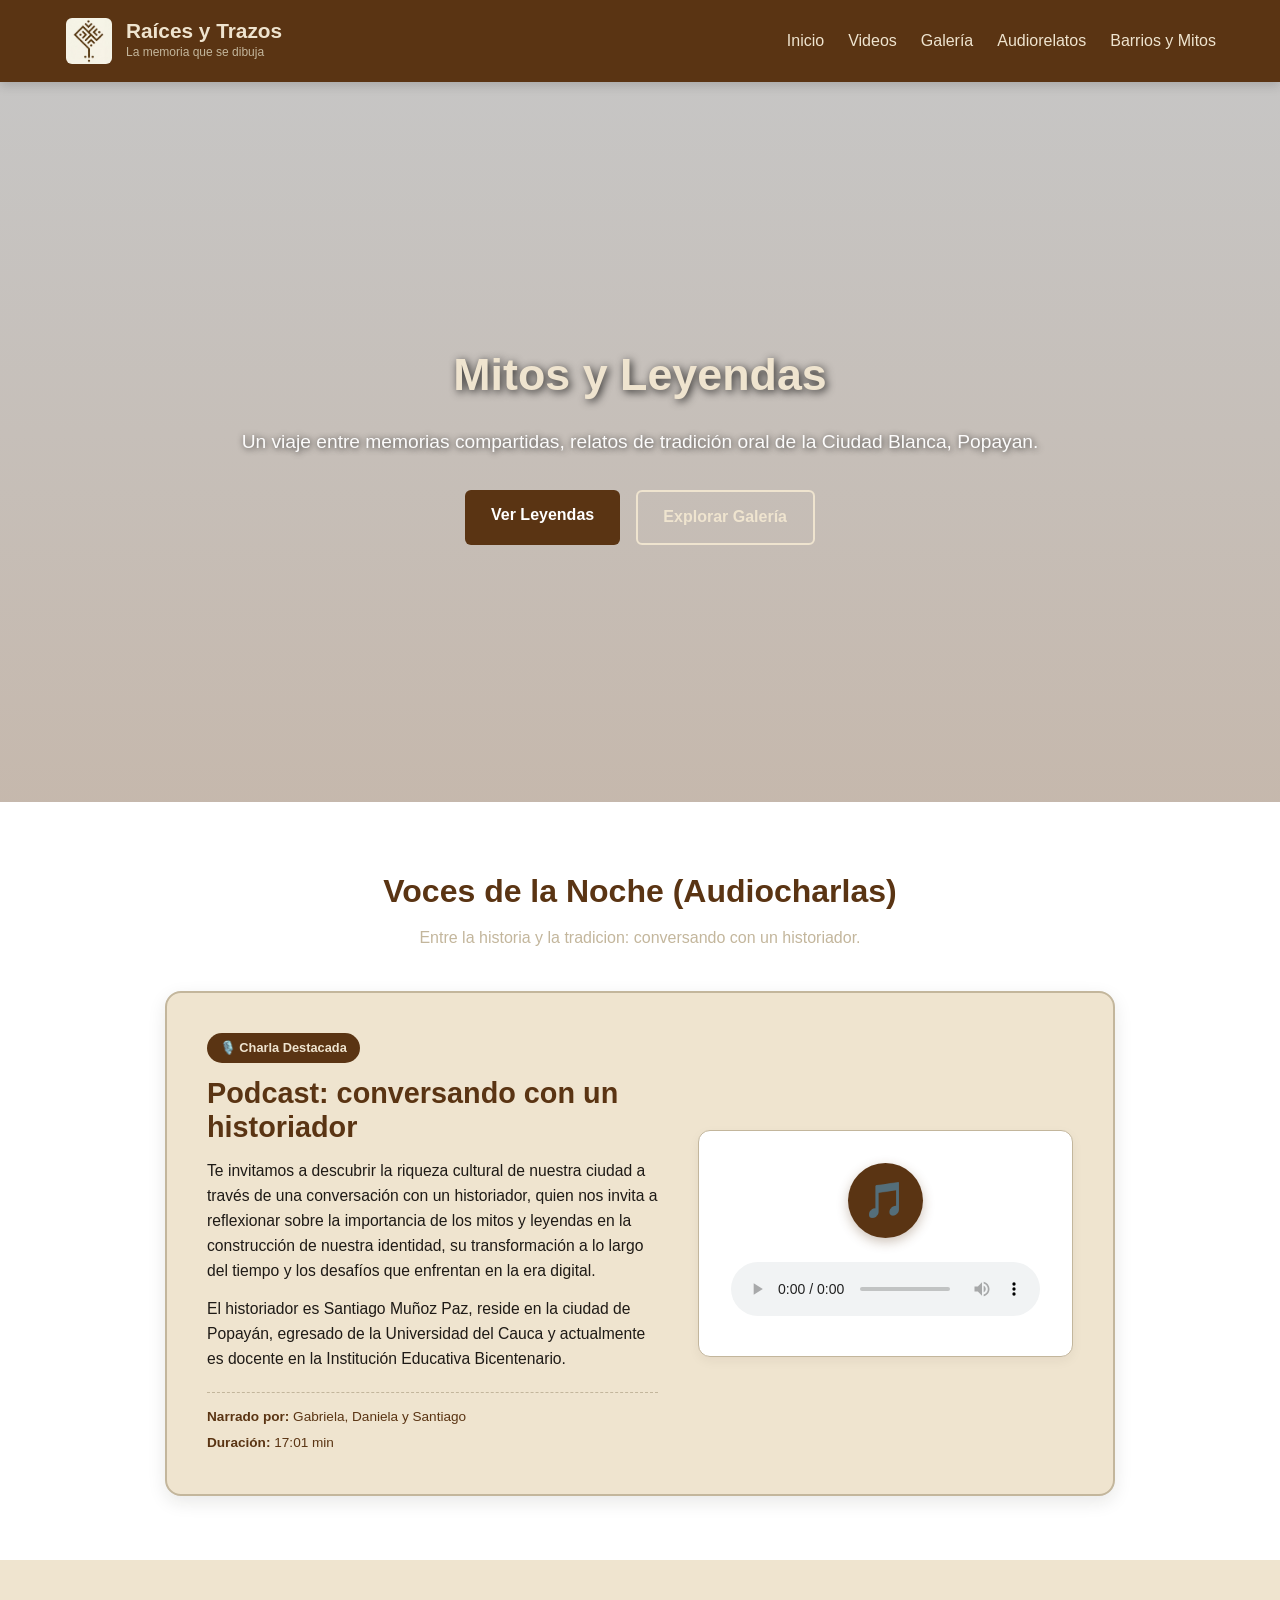
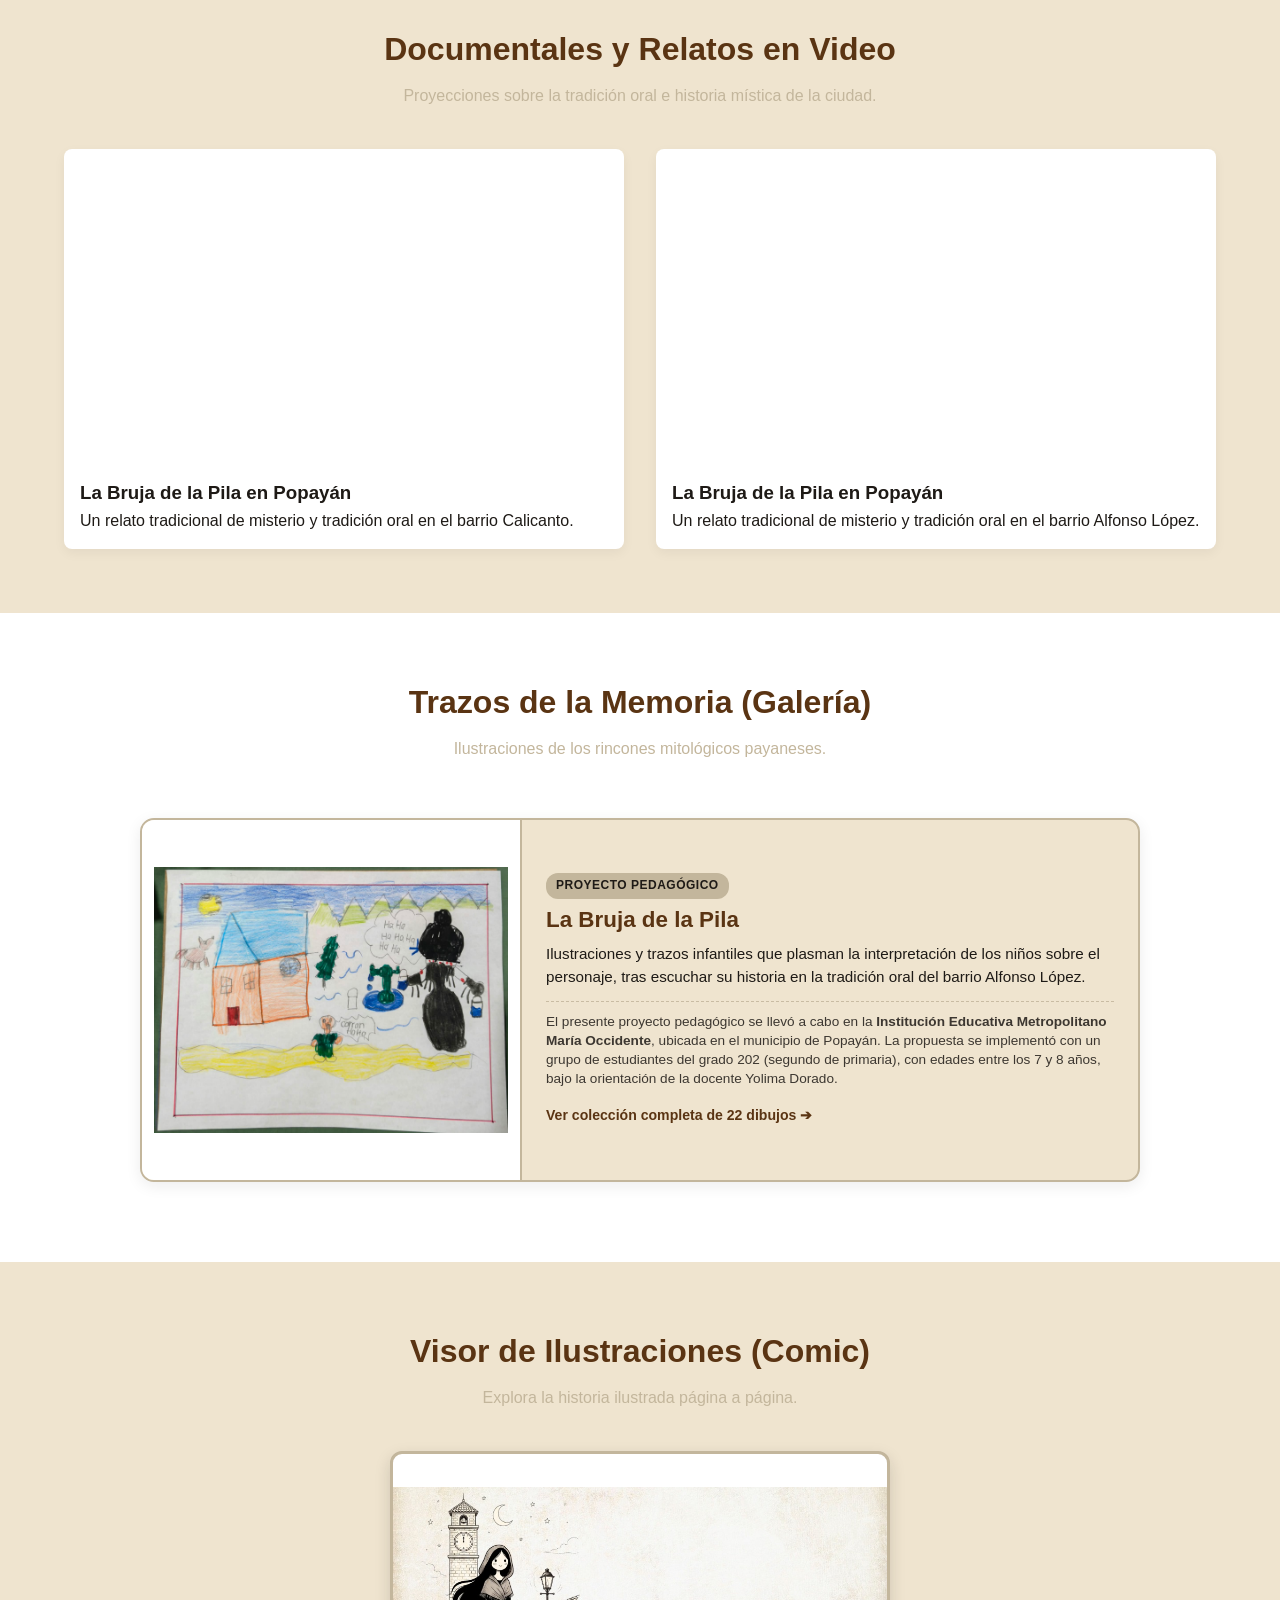
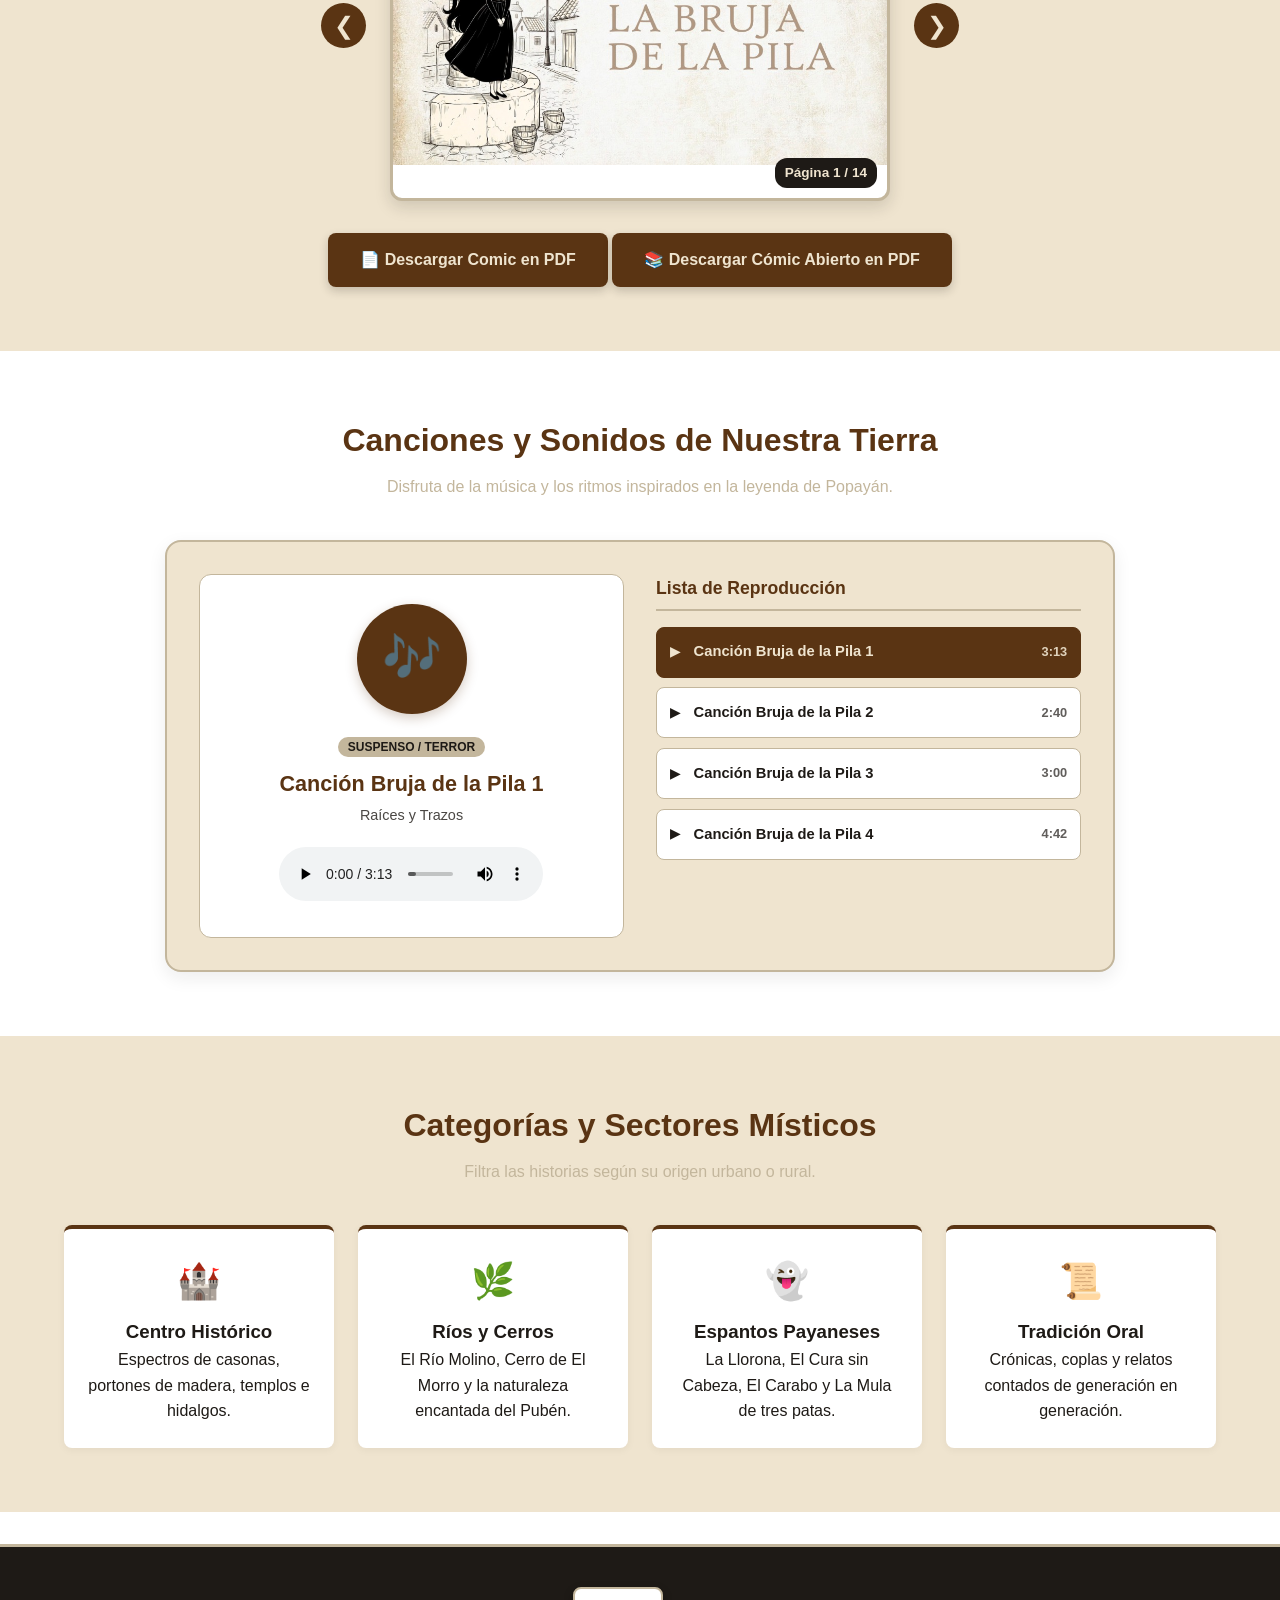
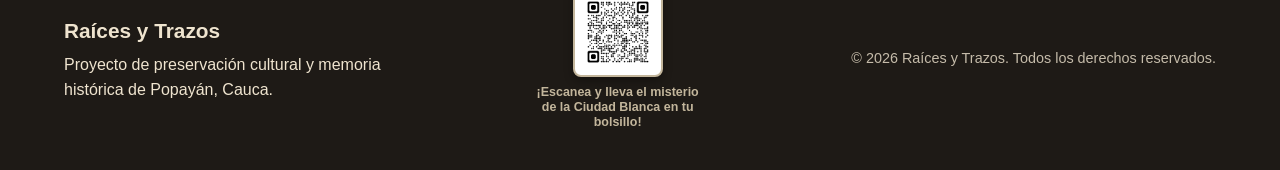
==== commit d4d46d9a: "Update Index.html" ====
--- a/Index.html
+++ b/Index.html
@@ -202,9 +202,9 @@
         <span class="icono-caratula">🎶</span>
       </div>
       <div class="info-cancion-actual">
-        <span class="badge-genero">Chirimía / Folklore</span>
-        <h3 id="titulo-cancion-activa">Canción de la Leyenda 1</h3>
-        <p id="artista-cancion-activa">Raíces y Trazos - Popayán</p>
+        <span class="badge-genero">Suspenso / Terror</span>
+        <h3 id="titulo-cancion-activa">Canción Bruja de la Pila 1</h3>
+        <p id="artista-cancion-activa">Raíces y Trazos</p>
         
         <!-- Reproductor de Audio -->
         <audio id="reproductor-musica" controls class="control-audio-cancion">
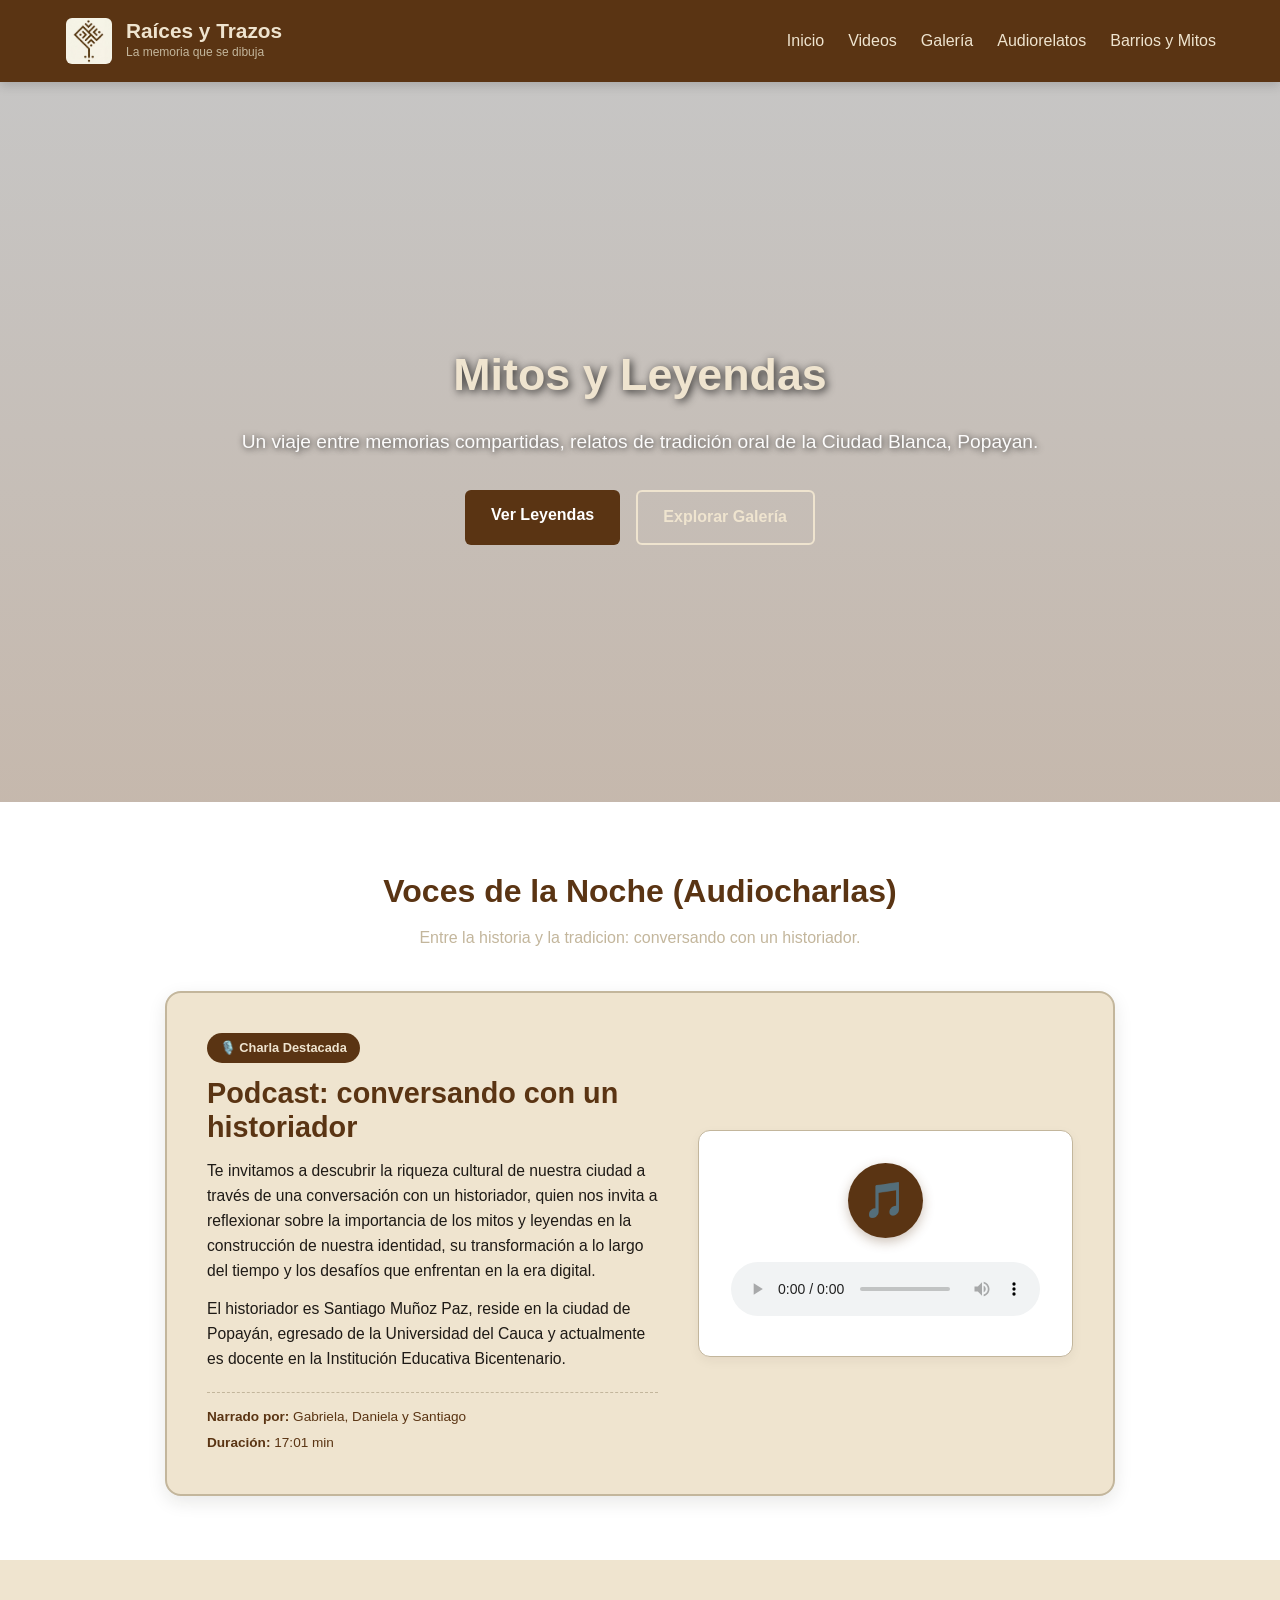
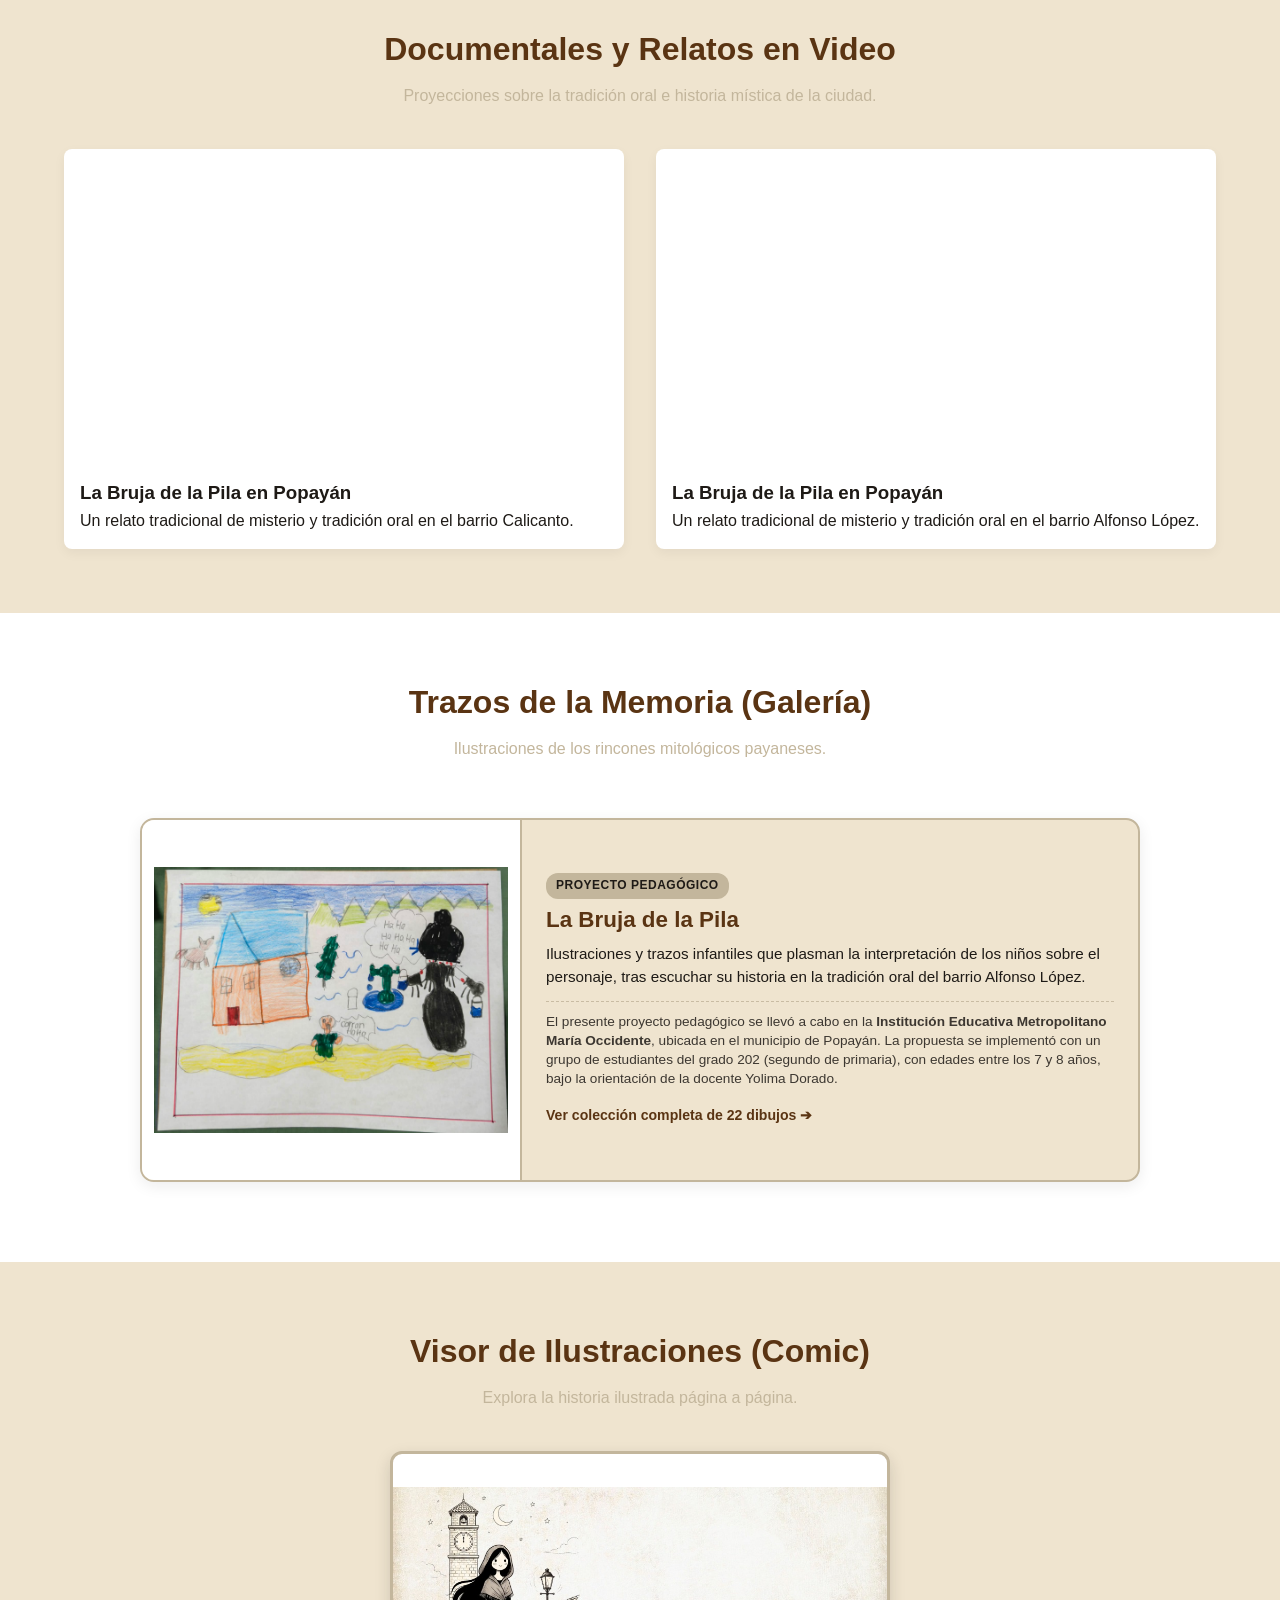
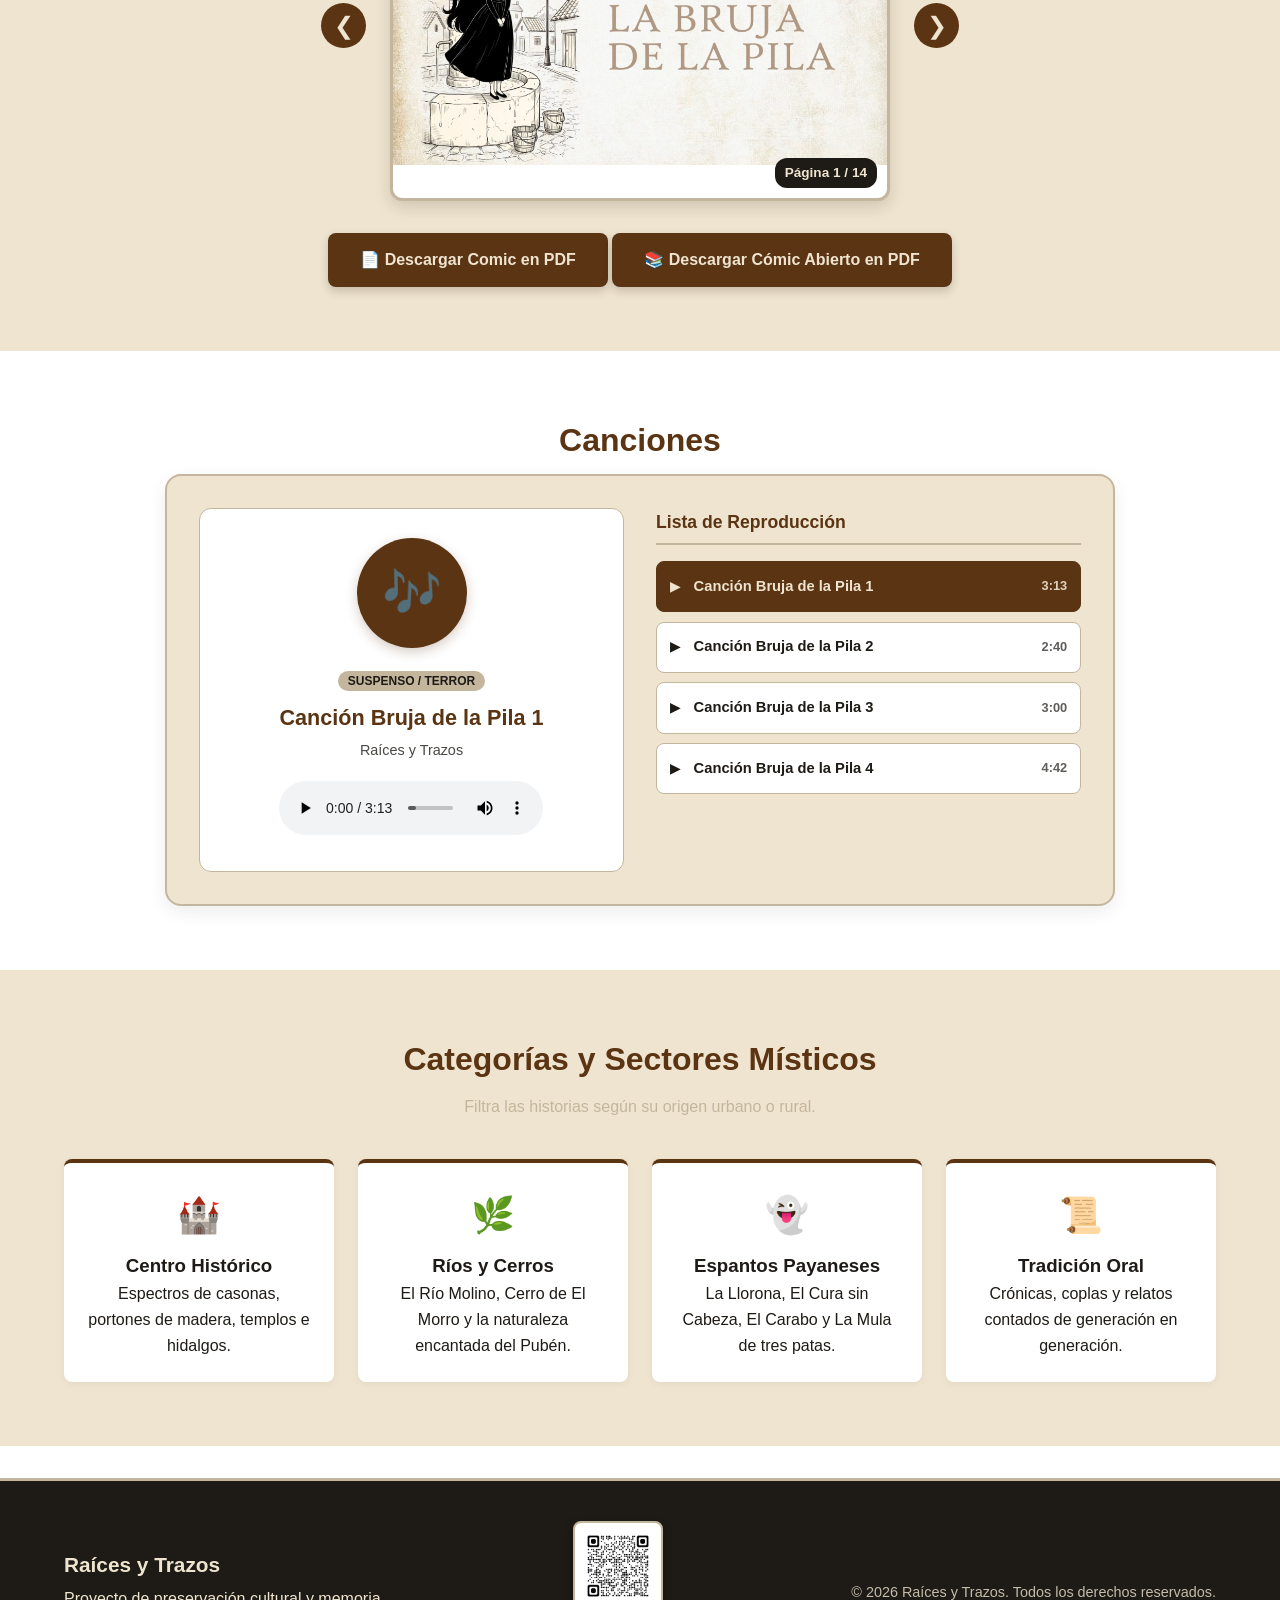
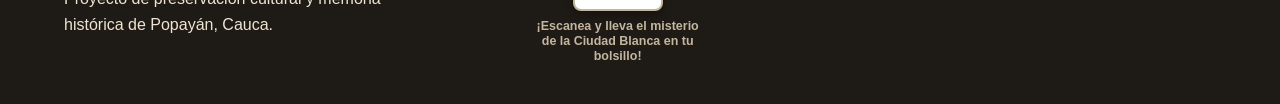
==== commit f2b407fc: "Update Index.html" ====
--- a/Index.html
+++ b/Index.html
@@ -192,8 +192,7 @@
 
   <!-- Sección de Reproducción de Canciones -->
 <section id="canciones" class="seccion contenedor">
-  <h2 class="titulo-seccion">Canciones y Sonidos de Nuestra Tierra</h2>
-  <p class="subtitulo-seccion">Disfruta de la música y los ritmos inspirados en la leyenda de Popayán.</p>
+  <h2 class="titulo-seccion">Canciones</h2>
 
   <div class="contenedor-playlist">
     <!-- Reproductor Principal Destacado -->
